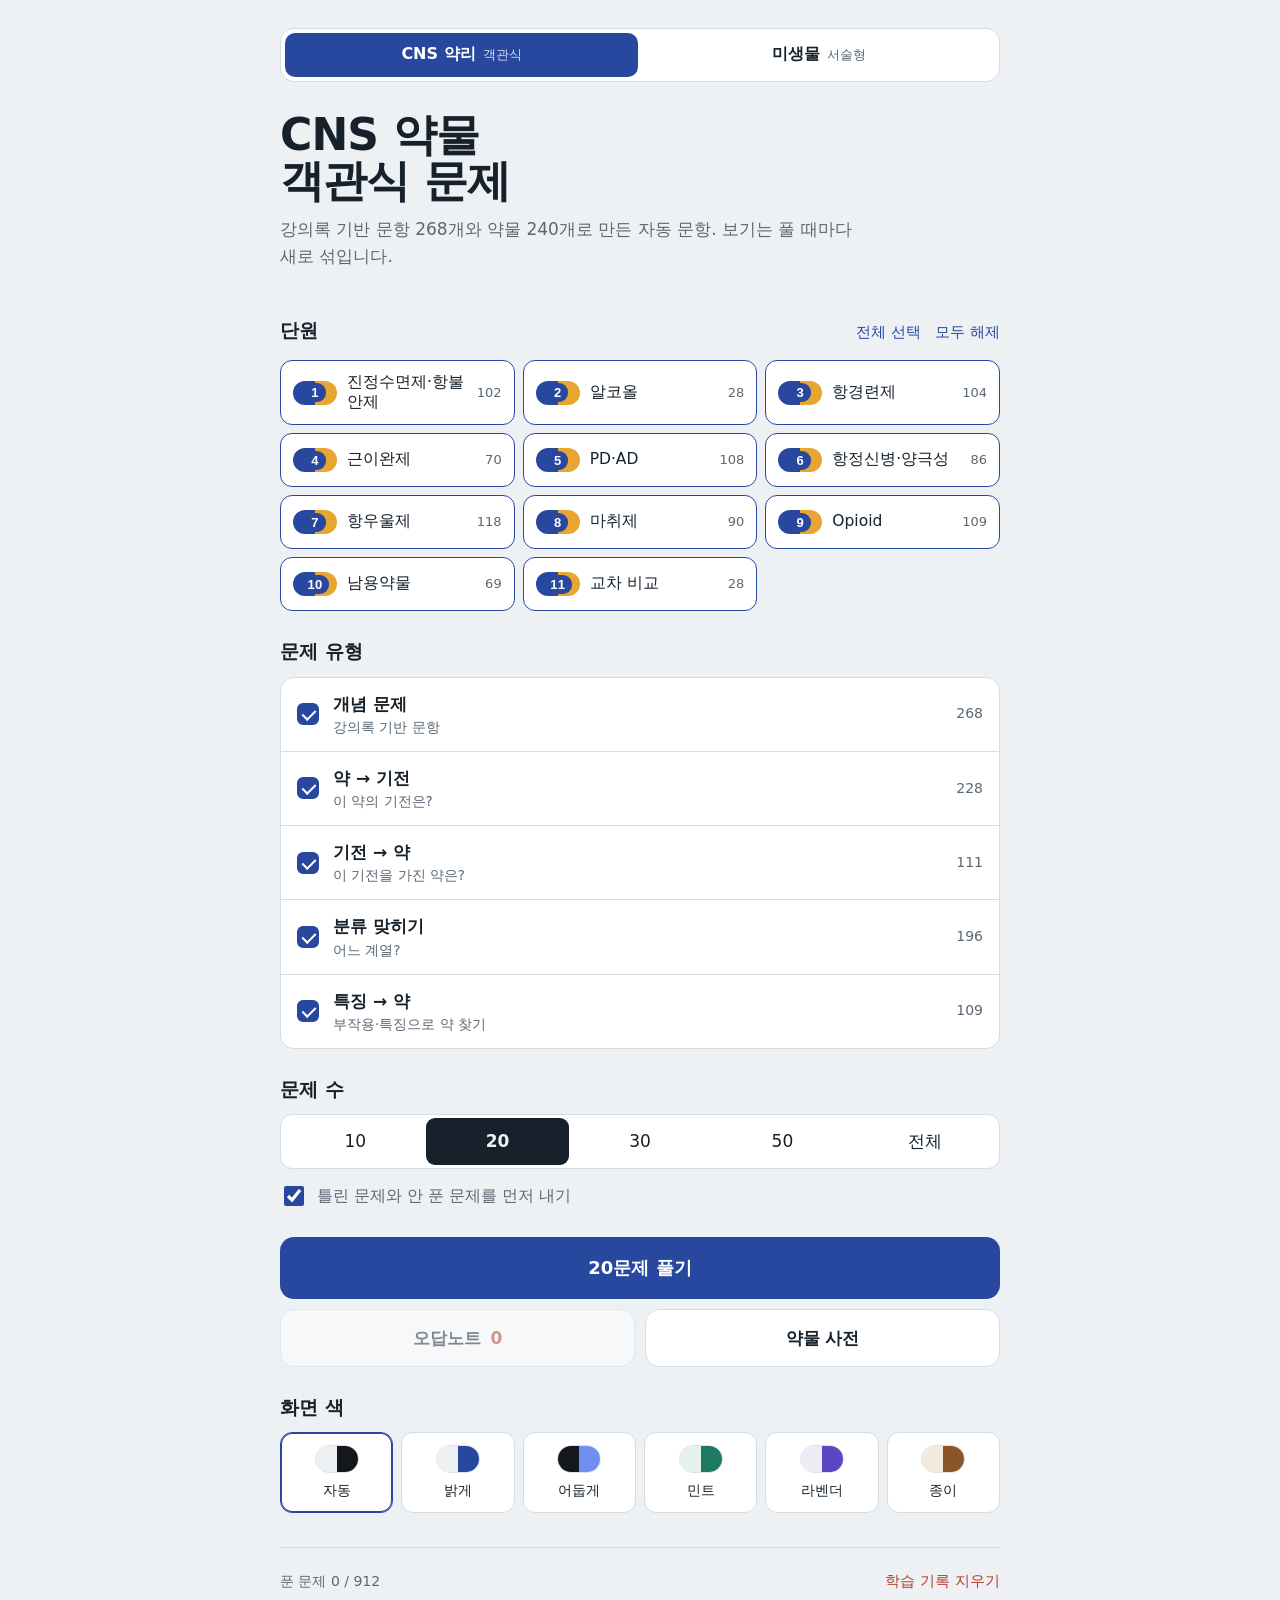
==== cns/index.html @ f4b22f4a "미생물 서술형 앱을 합치고 과목 전환 메뉴 추가 - cns/ (CNS 약리 객관식), micro/ (미생물 서술형, jkchk23/micro-essay에서 이전) - 각 앱 첫 화" ====
<!doctype html>
<html lang="ko">
<head>
<meta charset="utf-8">
<meta name="viewport" content="width=device-width, initial-scale=1, viewport-fit=cover">
<title>CNS 약물 퀴즈</title>
<meta name="apple-mobile-web-app-capable" content="yes">
<meta name="mobile-web-app-capable" content="yes">
<meta name="apple-mobile-web-app-title" content="약리·미생물">
<meta name="apple-mobile-web-app-status-bar-style" content="default">
<meta name="theme-color" content="#EEF1F4" media="(prefers-color-scheme: light)">
<meta name="theme-color" content="#14181D" media="(prefers-color-scheme: dark)">
<script>try{var h=JSON.parse(localStorage.getItem("study-hub-v1"))||{},t=h.theme;if(!t){var o=JSON.parse(localStorage.getItem("cns-quiz-v1"));t=o&&o.set&&o.set.theme}if(t&&t!=="auto")document.documentElement.dataset.theme=t}catch(e){}</script>
<link rel="apple-touch-icon" href="../icon-180.png">
<link rel="icon" href="../icon-180.png">
<link rel="manifest" href="../manifest.json">
<style>
:root{
  --bg:#EEF1F4; --surface:#FFFFFF; --ink:#16212B; --muted:#5B6874; --line:#D5DCE2;
  --cobalt:#2848A0; --cobalt-ink:#FFFFFF; --amber:#E7A532; --amber-ink:#3A2A06;
  --ok:#23784A; --ok-bg:#E3F2E8; --no:#B93A2B; --no-bg:#FBE7E3; --hl:#FFF1D2;
  --name:"Avenir Next Condensed","Avenir Next","Arial Narrow","Helvetica Neue",sans-serif;
  --body:-apple-system,"Apple SD Gothic Neo","Noto Sans KR","Malgun Gothic",system-ui,sans-serif;
}
/* 화면 색: 자동(기기 설정) · 밝게 · 어둡게 · 민트 · 라벤더 · 종이 */
@media (prefers-color-scheme: dark){
  :root:not([data-theme]), :root[data-theme="auto"]{ --bg:#14181D; --surface:#1D232A; --ink:#E7ECF0; --muted:#9AA6B1; --line:#323B45;
    --cobalt:#6F8EF0; --cobalt-ink:#0C1530; --amber:#E9B04A; --amber-ink:#2A1D03;
    --ok:#62C28A; --ok-bg:#183326; --no:#F08273; --no-bg:#3A1D19; --hl:#3A3220; }
}
:root[data-theme="dark"]{ --bg:#14181D; --surface:#1D232A; --ink:#E7ECF0; --muted:#9AA6B1; --line:#323B45;
    --cobalt:#6F8EF0; --cobalt-ink:#0C1530; --amber:#E9B04A; --amber-ink:#2A1D03;
    --ok:#62C28A; --ok-bg:#183326; --no:#F08273; --no-bg:#3A1D19; --hl:#3A3220; }
:root[data-theme="mint"]{ --bg:#E6F2EE; --surface:#FFFFFF; --ink:#13302A; --muted:#55706A; --line:#C6DDD5;
  --cobalt:#1D7A63; --cobalt-ink:#FFFFFF; --amber:#E7A532; --hl:#FFF2D4; --ok-bg:#DDF0E3; --no-bg:#FBE6E2; }
:root[data-theme="lavender"]{ --bg:#EEECF7; --surface:#FFFFFF; --ink:#211D36; --muted:#625C80; --line:#D6D1EA;
  --cobalt:#5847C2; --cobalt-ink:#FFFFFF; --amber:#E89B3A; --hl:#FFF0D9; }
:root[data-theme="paper"]{ --bg:#F2EBDD; --surface:#FBF7EE; --ink:#2D2517; --muted:#6E6352; --line:#DFD3BC;
  --cobalt:#8A5528; --cobalt-ink:#FFFFFF; --amber:#4E7C5B; --hl:#F6E7C4; --ok-bg:#E3EEDB; --no-bg:#F7E1D9; }
*{box-sizing:border-box}
html{-webkit-text-size-adjust:100%}
body{margin:0;background:var(--bg);color:var(--ink);font:17px/1.55 var(--body);
  -webkit-tap-highlight-color:transparent;
  padding:env(safe-area-inset-top) env(safe-area-inset-right) env(safe-area-inset-bottom) env(safe-area-inset-left)}
#app{max-width:760px;margin:0 auto;padding:28px 20px 48px}
button{font:inherit;color:inherit;cursor:pointer;-webkit-user-select:none;user-select:none}
button:focus-visible,input:focus-visible{outline:3px solid var(--cobalt);outline-offset:2px}
button:disabled{cursor:default}
h1,h2{margin:0}

/* 캡슐 배지: 단원 번호 */
.pill{display:inline-flex;align-items:center;justify-content:center;min-width:44px;height:24px;border-radius:12px;
  background:linear-gradient(90deg,var(--cobalt) 0 50%,var(--amber) 50% 100%);flex:none}
.pill i{font:700 13px/1 var(--name);font-style:normal;color:#fff;background:var(--cobalt);padding:3px 7px;border-radius:9px;letter-spacing:.02em}
.pill.sm{min-width:34px;height:18px}.pill.sm i{font-size:11px;padding:2px 5px}

/* 홈 */
.home-head{padding:8px 0 20px}
.home-head h1{font:700 44px/1.05 var(--body);letter-spacing:-.02em}
.lede{margin:12px 0 0;color:var(--muted);max-width:34em}
.block{margin-top:26px}
.bhead{display:flex;align-items:baseline;justify-content:space-between;margin-bottom:10px}
.bhead h2{font-size:19px;font-weight:700}
.links{display:flex;gap:14px}
.link{background:none;border:0;padding:6px 0;color:var(--cobalt);font-size:15px}
.link.danger{color:var(--no)}
.units{display:grid;grid-template-columns:repeat(auto-fill,minmax(210px,1fr));gap:8px}
.unit{display:flex;align-items:center;gap:10px;text-align:left;padding:12px 12px;border-radius:12px;
  background:var(--surface);border:1.5px solid var(--line);min-height:54px}
.unit .uname{flex:1;font-size:15.5px;line-height:1.25}
.unit .ucount{color:var(--muted);font-size:13px;font-variant-numeric:tabular-nums}
.unit:not(.on){opacity:.55}
.unit:not(.on) .pill{filter:grayscale(1)}
.unit.on{border-color:var(--cobalt)}
.types{background:var(--surface);border:1.5px solid var(--line);border-radius:14px;overflow:hidden}
.trow{display:flex;align-items:center;gap:14px;width:100%;text-align:left;padding:13px 16px;background:none;border:0;border-top:1px solid var(--line)}
.trow:first-child{border-top:0}
.trow .tl{flex:1;display:flex;flex-direction:column}
.trow small{color:var(--muted);font-size:13.5px}
.trow .tc{color:var(--muted);font-size:14px;font-variant-numeric:tabular-nums}
.check{width:22px;height:22px;border-radius:6px;border:2px solid var(--line);flex:none;position:relative}
.trow.on .check{background:var(--cobalt);border-color:var(--cobalt)}
.trow.on .check::after{content:"";position:absolute;left:6px;top:2px;width:6px;height:11px;border:solid var(--cobalt-ink);border-width:0 2.5px 2.5px 0;transform:rotate(45deg)}
.segs{display:flex;background:var(--surface);border:1.5px solid var(--line);border-radius:12px;padding:3px}
.seg{flex:1;padding:10px 0;border:0;background:none;border-radius:9px;font-variant-numeric:tabular-nums}
.seg.on{background:var(--ink);color:var(--bg);font-weight:600}
.toggle{display:flex;align-items:center;gap:10px;margin-top:14px;font-size:15.5px;color:var(--muted)}
.toggle input{width:20px;height:20px;accent-color:var(--cobalt)}
.actions{margin-top:28px;display:flex;flex-direction:column;gap:10px}
.row2{display:grid;grid-template-columns:1fr 1fr;gap:10px}
.primary{width:100%;padding:17px;border:0;border-radius:14px;background:var(--cobalt);color:var(--cobalt-ink);font-size:18px;font-weight:700}
.primary:disabled{background:var(--line);color:var(--muted)}
.secondary{padding:15px;border-radius:14px;border:1.5px solid var(--line);background:var(--surface);font-weight:600}
.secondary b{color:var(--no);margin-left:4px}
.secondary:disabled{opacity:.5}
.stats{display:flex;flex-direction:column;gap:9px}
.srow{display:grid;grid-template-columns:minmax(0,1.4fr) 2fr 44px 48px;align-items:center;gap:10px;font-size:14.5px}
.sname{white-space:nowrap;overflow:hidden;text-overflow:ellipsis}
.bar{height:8px;border-radius:4px;background:var(--line);overflow:hidden}
.bar span{display:block;height:100%;background:var(--amber)}
.sp{text-align:right;font-weight:600;font-variant-numeric:tabular-nums}
.sn{text-align:right;color:var(--muted);font-size:13px}
.themes{display:grid;grid-template-columns:repeat(auto-fill,minmax(104px,1fr));gap:8px}
.th{display:flex;flex-direction:column;align-items:center;gap:7px;padding:12px 6px 10px;border-radius:12px;border:1.5px solid var(--line);background:var(--surface);font-size:14px}
.th.on{border-color:var(--cobalt);box-shadow:inset 0 0 0 1px var(--cobalt)}
.sw{width:44px;height:28px;border-radius:14px;border:1px solid rgba(0,0,0,.12);display:flex;overflow:hidden}
.sw i{flex:1}
.foot{margin-top:34px;padding-top:16px;border-top:1px solid var(--line);display:flex;justify-content:space-between;align-items:center;color:var(--muted);font-size:14px}

/* 퀴즈 */
.qtop{display:flex;align-items:center;gap:14px;margin-bottom:18px}
.icon{width:42px;height:42px;border-radius:21px;border:1.5px solid var(--line);background:var(--surface);font-size:17px;flex:none}
.prog{flex:1;height:8px;border-radius:4px;background:var(--line);overflow:hidden}
.prog span{display:block;height:100%;background:var(--cobalt);transition:width .3s}
.count{font:700 20px/1 var(--name);font-variant-numeric:tabular-nums}
.count small{color:var(--muted);font-weight:500}
.qcard{background:var(--surface);border:1.5px solid var(--line);border-radius:18px;padding:22px 20px 20px}
.qmeta{display:flex;align-items:center;flex-wrap:wrap;gap:8px;color:var(--muted);font-size:14px}
.kind{border:1px solid var(--line);border-radius:6px;padding:1px 7px;font-size:12.5px}
.kind.w{color:var(--no);border-color:var(--no)}
.stem{margin:16px 0 18px;font-size:21px;line-height:1.5;font-weight:600;word-break:keep-all}
.stem .dn{font:700 34px/1.1 var(--name);letter-spacing:.005em;display:inline-block;margin-right:2px}
.stem .hl{background:var(--hl);padding:1px 6px;border-radius:5px;font-weight:700}
.stem .sig{display:block;margin-top:12px;padding:12px 14px;border-left:4px solid var(--amber);background:var(--hl);border-radius:0 8px 8px 0;font-weight:500;font-size:18.5px}
.opts{list-style:none;margin:0;padding:0;display:flex;flex-direction:column;gap:9px}
.opt{width:100%;display:flex;align-items:flex-start;gap:12px;text-align:left;padding:14px 15px;border-radius:13px;
  border:1.5px solid var(--line);background:var(--bg);font-size:17px;line-height:1.45;min-height:56px;transition:background .15s,border-color .15s}
.opt .num{font-size:20px;line-height:1.2;color:var(--muted);flex:none}
.opt .ot{flex:1;word-break:keep-all;overflow-wrap:anywhere}
@media (hover:hover){.opt:not(:disabled):hover{border-color:var(--cobalt)}}
.opt:not(:disabled):active{transform:scale(.99)}
.opt.correct{background:var(--ok-bg);border-color:var(--ok)}
.opt.correct .num{color:var(--ok)}
.opt.wrong{background:var(--no-bg);border-color:var(--no)}
.opt.wrong .num{color:var(--no)}
.opt.dim{opacity:.5}
.opt:disabled{color:var(--ink)}
#fb:empty{display:none}
#fb{margin-top:18px}
.verdict{font-weight:700;font-size:19px;margin-bottom:10px}
.verdict.ok{color:var(--ok)}.verdict.no{color:var(--no)}
.expl{padding:13px 15px;border-radius:12px;background:var(--bg);font-size:16px;line-height:1.6;word-break:keep-all}
.note{margin:10px 2px 0;color:var(--muted);font-size:15px}
.next{margin-top:16px}
.score{text-align:center;color:var(--muted);font-size:14px;margin-top:14px;font-variant-numeric:tabular-nums}

/* 약물 카드 */
.dcard{padding:14px 15px;border-radius:12px;background:var(--bg);margin-top:10px}
.dtitle{color:var(--muted);font-size:13px;margin-bottom:2px}
.dname{font:700 24px/1.2 var(--name);display:flex;align-items:center;gap:8px}
.dcard dl{display:grid;grid-template-columns:44px 1fr;gap:4px 10px;margin:8px 0 0;font-size:15.5px;line-height:1.5}
.dcard dt{color:var(--muted)}
.dcard dd{margin:0;word-break:keep-all}

/* 결과 */
.res-head{padding:24px 0 6px}
.big{font:700 84px/1 var(--name);font-variant-numeric:tabular-nums}
.big small{font-size:40px;color:var(--muted)}
.res-head p{color:var(--muted);margin:10px 0 0}
.wlist{list-style:none;margin:0;padding:0;display:flex;flex-direction:column;gap:10px}
.wlist li{background:var(--surface);border:1.5px solid var(--line);border-radius:14px;padding:14px 15px}
.wq{font-weight:600;margin-bottom:8px;word-break:keep-all}
.wq .dn{font:700 22px var(--name)}
.wq .sig{display:block;font-weight:500;margin-top:4px;color:var(--muted)}
.wa{font-size:15.5px;margin-top:4px;display:flex;gap:8px;align-items:baseline}
.tag{flex:none;font-size:12px;padding:1px 7px;border-radius:6px;font-weight:600}
.tag.ok{background:var(--ok-bg);color:var(--ok)}.tag.no{background:var(--no-bg);color:var(--no)}

/* 사전 */
.dhead{font-size:22px}
.search{width:100%;padding:14px 16px;border-radius:12px;border:1.5px solid var(--line);background:var(--surface);color:var(--ink);font:inherit;-webkit-appearance:none}
.chips{display:flex;gap:7px;overflow-x:auto;padding:12px 0 4px;-webkit-overflow-scrolling:touch;scrollbar-width:none}
.chips::-webkit-scrollbar{display:none}
.chip{flex:none;padding:8px 13px;border-radius:18px;border:1.5px solid var(--line);background:var(--surface);font-size:14.5px;white-space:nowrap}
.chip.on{background:var(--ink);color:var(--bg);border-color:var(--ink)}
.dlist .dcard{background:var(--surface);border:1.5px solid var(--line)}
.empty{color:var(--muted);padding:30px 0;text-align:center}

@media (max-width:520px){
  #app{padding:18px 16px 40px}
  .home-head h1{font-size:36px}
  .stem{font-size:19px}.stem .dn{font-size:30px}
  .srow{grid-template-columns:1fr 1.2fr 40px;}.sn{display:none}
}
@media (prefers-reduced-motion:reduce){*{transition:none!important}}
/* 과목 전환 메뉴 */
.subj{display:grid;grid-template-columns:1fr 1fr;gap:4px;padding:4px;margin:0 0 22px;border-radius:14px;background:var(--surface);border:1.5px solid var(--line)}
.sbtn{display:flex;align-items:baseline;justify-content:center;gap:7px;padding:11px 8px;border-radius:10px;color:var(--ink);text-decoration:none;font-size:16px;line-height:1.2;min-height:44px}
.sbtn small{color:var(--muted);font-size:13px}
.sbtn.on{background:var(--cobalt);color:var(--cobalt-ink)}
.sbtn.on small{color:inherit;opacity:.8}
a.sbtn:active{background:var(--bg)}
@media (hover:hover){a.sbtn:hover{background:var(--bg)}}

</style>
</head>
<body>
<main id="app"></main>
<script>
const CURRENT_SUBJECT = "cns";
// ───── 공용: 과목 전환 · 화면 색 · 마지막으로 연 과목
// 두 앱(cns/, micro/)이 같은 저장공간을 쓰므로 여기 값은 서로 공유된다.
const HUB_KEY = "study-hub-v1";
const SUBJECTS = [
  { id: "cns", path: "cns", label: "CNS 약리", sub: "객관식" },
  { id: "micro", path: "micro", label: "미생물", sub: "서술형" }
];
const hub = (() => {
  let h = null;
  try { h = JSON.parse(localStorage.getItem(HUB_KEY)); } catch (e) {}
  return h || {};
})();
function hubSave() { try { localStorage.setItem(HUB_KEY, JSON.stringify(hub)); } catch (e) {} }

// 예전 앱별 화면 색 설정을 한 번만 옮겨 온다
if (!hub.theme) {
  for (const k of ["cns-quiz-v1", "micro-essay-v1"]) {
    try { const t = JSON.parse(localStorage.getItem(k)).set.theme; if (t) { hub.theme = t; break; } } catch (e) {}
  }
  hub.theme = hub.theme || "auto";
}
hub.last = CURRENT_SUBJECT;
hubSave();

function getTheme() { return hub.theme || "auto"; }
function setTheme(t) { hub.theme = t; hubSave(); }

function subjectSwitcher() {
  return `<nav class="subj" aria-label="과목 전환">${SUBJECTS.map(s =>
    s.id === CURRENT_SUBJECT
      ? `<span class="sbtn on" aria-current="page"><b>${s.label}</b><small>${s.sub}</small></span>`
      : `<a class="sbtn" href="../${s.path}/"><b>${s.label}</b><small>${s.sub}</small></a>`
  ).join("")}</nav>`;
}

function registerSW() {
  if ("serviceWorker" in navigator && location.protocol.startsWith("http")) {
    navigator.serviceWorker.register("../sw.js", { scope: "../", updateViaCache: "none" }).catch(() => {});
  }
}

// [이름, 단원, 분류, 기전, 기전그룹(공백구분), 용도, 특징(sig), 플래그(nc=분류문제X, nm=기전문제X), 특징문제에서 제외할 약(쉼표)]
const UNITS = {
  1: "진정수면제·항불안제",
  2: "알코올",
  3: "항경련제",
  4: "근이완제",
  5: "PD·AD",
  6: "항정신병·양극성",
  7: "항우울제",
  8: "마취제",
  9: "Opioid",
  10: "남용약물",
  11: "교차 비교"
};
const CLASSQ_UNITS = [1, 4, 5, 6, 7, 8, 9, 10];

const BZD_M = "GABAA R 결합 (α1 & γ2 subunit)";
const BRT_M = "GABAA R 결합 (multiple subunits) — 억제 강도 가장 강함";
const Z_M = "GABAA R 결합 (α & γ subunit) — 수면 특화";
const NDP_M = "NM R competitive antagonist";
const ATYP_M = "D2 + 5-HT2A R 차단";
const TYP_M = "D2 R 차단";
const TCA_M = "SERT + NET 억제 (+M, H1, α1 차단)";

const DRUG_ROWS = [
  // ───── 1. Sedative-hypnotics & anxiolytics
  ["Alprazolam",1,"Benzodiazepine",BZD_M,"GABAA","불안 — 특히 panic disorder, agoraphobia (중시간형)","panic disorder·agoraphobia에 특히 쓰이는 BZD"],
  ["Chlordiazepoxide",1,"Benzodiazepine",BZD_M,"GABAA","불안 · 알코올 금단(long-acting)","demoxepam(장) → nordazepam(장)으로 대사되는 BZD"],
  ["Clorazepate",1,"Benzodiazepine",BZD_M,"GABAA","항경련(성인 impaired awareness) · 단시간형이지만 장시간 활성대사체(nordazepam) 생성"],
  ["Clonazepam",1,"Benzodiazepine",BZD_M,"GABAA","불안 · 항경련: absence 대체, myoclonic, IS, LGS"],
  ["Diazepam",1,"Benzodiazepine",BZD_M,"GABAA","불안 · 알코올 금단 · status epilepticus 1st · spasmolytic · 마취 전처치 · 국소마취제/TCA 경련","BZD 중 유일하게 spasmolytic(근이완)으로 쓰이며, nordazepam으로 대사되는 장시간형"],
  ["Estazolam",1,"Benzodiazepine",BZD_M,"GABAA","진정·수면"],
  ["Flurazepam",1,"Benzodiazepine",BZD_M,"GABAA","수면 · 장시간 활성대사체 생성","N-desalkylflurazepam(장시간 활성대사체)을 만드는 BZD"],
  ["Lorazepam",1,"Benzodiazepine",BZD_M,"GABAA","불안 · 알코올 금단(short) · status epilepticus 1st · premedication · cocaine/amphetamine 중독 경련"],
  ["Midazolam",1,"Benzodiazepine",BZD_M,"GABAA","마취 전처치(iv, anterograde amnesia) · refractory status epilepticus"],
  ["Nitrazepam",1,"Benzodiazepine",BZD_M,"GABAA","항경련: IS, myoclonic, LGS"],
  ["Oxazepam",1,"Benzodiazepine",BZD_M,"GABAA","불안 · 알코올 금단(short) · 바로 glucuronide conjugation"],
  ["Quazepam",1,"Benzodiazepine",BZD_M,"GABAA","진정·수면"],
  ["Temazepam",1,"Benzodiazepine",BZD_M,"GABAA","불면 — 수면 유지 곤란 (t½ 8.8h)","t½ 8.8h → 수면 '유지' 곤란에 쓰는 BZD"],
  ["Triazolam",1,"Benzodiazepine",BZD_M,"GABAA","불면 — 수면 유도 곤란 (t½ 2h)","t½ 2h → 수면 '유도' 곤란에 쓰는 BZD"],
  ["Amobarbital",1,"Barbiturate",BRT_M,"GABAA","진정·수면 (드물게 사용)"],
  ["Butabarbital",1,"Barbiturate",BRT_M,"GABAA","진정·수면 (드물게 사용)"],
  ["Mephobarbital",1,"Barbiturate",BRT_M,"GABAA","진정·수면 (드물게 사용)"],
  ["Pentobarbital",1,"Barbiturate",BRT_M,"GABAA","Refractory status epilepticus (마취용량)"],
  ["Phenobarbital",1,"Barbiturate",BRT_M,"GABAA","항경련(long-acting): neonatal seizure 1st, focal, GTC, status(iv)","강력한 CYP inducer이며 weak acid라 과량 시 urine 알칼리화로 배설↑"],
  ["Secobarbital",1,"Barbiturate",BRT_M,"GABAA","수면 (드물게 사용)"],
  ["Thiopental",1,"Barbiturate",BRT_M,"GABAA","Ultra-short: 정맥 마취 유도 · refractory status"],
  ["Methohexital",1,"Barbiturate",BRT_M,"GABAA","Ultra-short(지용성): 정맥 마취 유도"],
  ["Zolpidem",1,"Z-drug",Z_M,"GABAA","불면 — 유도+유지 곤란 (t½ 2–3h)","nightmares·몽유병이 특이 AE인 수면제"],
  ["Zaleplon",1,"Z-drug",Z_M,"GABAA","불면 — 유도 곤란만 (t½ 1h)","t½ 1h로 가장 짧아 수면 유도 곤란에만 쓰는 Z-drug"],
  ["Eszopiclone",1,"Z-drug",Z_M,"GABAA","불면 — 유도+유지 곤란 (t½ 6h)","t½ 6h로 Z-drug 중 가장 긴 약"],
  ["Ramelteon",1,"Melatonin R agonist","Selective melatonin R agonist","MT","불면","의존성·금단이 없어 장기복용 가능하지만 효과는 marginal한 수면제","","Tasimelteon"],
  ["Tasimelteon",1,"Melatonin R agonist","Selective melatonin R agonist","MT","불면"],
  ["Suvorexant",1,"Orexin R antagonist","Orexin 1·2 R antagonist","OX","불면","AE: day-after sedation, narcolepsy, 우울 악화, 자살충동","","Lemborexant"],
  ["Lemborexant",1,"Orexin R antagonist","Orexin 1·2 R antagonist","OX","불면"],
  ["Buspirone",1,"비-BZD 항불안제","5-HT1A partial agonist (+weak D2 block)","5HT1A D2","불안 (2nd)","발현이 느려(1주 이상) 급성 불안에 부적합한 항불안제"],
  ["Flumazenil",1,"BZD antagonist","BZD 결합부위 competitive antagonist","GABAA","BZD·Z-drug 과량 역전, 마취 후 회복 촉진","BZD·Z-drug는 역전하지만 barbiturate·ethanol·opioid는 역전 못함"],

  // ───── 2. Alcohols
  ["Ethanol",2,"알코올","GABAA R 활성화 + NMDA R 억제","GABAA NMDA","—","만성 섭취 시 MEOS(CYP2E1·1A2·3A4) induction → 자기 및 CYP 대사 약물 제거↑"],
  ["Methanol",2,"독성 알코올","","","—","독성대사물 formate → 시각장애('눈보라 속')·metabolic acidosis","nm"],
  ["Ethylene glycol",2,"독성 알코올","","","—","독성대사물 oxalate → 신세관 침착·지연성 신부전 (초기 CNS 흥분→억제)","nm"],
  ["Disulfiram",2,"알코올 의존 치료제","ALDH 억제 → 음주 시 acetaldehyde 축적","ALDH","알코올 의존 재발 방지 (불쾌감 유발)"],
  ["Acamprosate",2,"알코올 의존 치료제","Weak NMDA antagonist + GABAA activator","NMDA GABAA","알코올 의존 재발 방지","중증 신장애에 금기인 알코올 의존 재발 방지제"],
  ["Fomepizole",2,"독성 알코올 해독제","ADH 억제","ADH","Methanol·Ethylene glycol 중독 (+투석, bicarbonate)","ADH를 억제해 methanol·ethylene glycol의 독성대사물 생성을 막는 해독제"],
  ["Thiamine",2,"보조 치료","Vitamin B1 보충","B1","급성 알코올 중독·금단 · Wernicke-Korsakoff 예방/치료","결핍 시 Wernicke-Korsakoff(진전·ataxia·의식장애 → 기억장애)를 일으키는 비타민","nm"],

  // ───── 3. Antiseizure
  ["Phenytoin",3,"Na⁺ channel blocker","Na⁺ 채널 차단 (inactivation 연장)","NaCh","Focal, GTC, status epilepticus(iv)","gingival hyperplasia·hirsutism·coarse facies, 장기 osteomalacia, fetal hydantoin syndrome","","Fosphenytoin"],
  ["Fosphenytoin",3,"Na⁺ channel blocker","Na⁺ 채널 차단 (inactivation 연장)","NaCh","Status epilepticus 2nd","Phenytoin의 prodrug","","Phenytoin"],
  ["Carbamazepine",3,"Na⁺ channel blocker","Na⁺ 채널 차단 (inactivated state 안정화)","NaCh","Focal 1st · bipolar · trigeminal neuralgia","hyponatremia를 일으키며 trigeminal neuralgia에도 쓰는 항경련제","","Oxcarbazepine,Eslicarbazepine"],
  ["Oxcarbazepine",3,"Na⁺ channel blocker","Na⁺ 채널 차단 (inactivated state 안정화)","NaCh","Focal (carbamazepine 유사체) · CYP inducer"],
  ["Eslicarbazepine",3,"Na⁺ channel blocker","Na⁺ 채널 차단 (inactivated state 안정화)","NaCh","Focal (carbamazepine 유사체)"],
  ["Lamotrigine",3,"Na⁺ channel blocker","Na⁺ 채널 차단","NaCh","Focal, GTC, LGS, absence(가임기 여성) · bipolar 우울 재발 방지","Valproate 병용 시 clearance↓, 소아 skin rash 위험, 피임약 영향 적음"],
  ["Lacosamide",3,"Na⁺ channel blocker","Na⁺ 채널 억제","NaCh","Focal 1st"],
  ["Cenobamate",3,"Na⁺ channel blocker","Na⁺ 차단 + presynaptic GABA 분비↑","NaCh GABAA","Focal","QT를 '단축'시키는 항경련제"],
  ["Rufinamide",3,"Na⁺ channel blocker","Na⁺ 채널 차단","NaCh","LGS (특히 atonic) · CYP inducer","LGS, 특히 atonic seizure에 쓰는 Na⁺ 차단제"],
  ["Topiramate",3,"Mixed","Na⁺·Ca²⁺ 차단 + GABAA 활성 + kainate 흥분 억제 (+CA 억제)","NaCh TCa a2d GABAA AMPA CA","가장 넓은 스펙트럼(focal, GTC, absence, JME, LGS, IS, Dravet) · migraine","급성 근시·녹내장, 표현언어 저하, 임신 시 oral cleft"],
  ["Zonisamide",3,"Mixed","Na⁺ 채널 차단 (mixed)","NaCh TCa","Focal, GTC, IS, myoclonic"],
  ["Ethosuximide",3,"T-type Ca²⁺ blocker","T-type Ca²⁺ 채널 차단","TCa","Absence 1st","absence seizure 1st (GTC가 공존하면 valproate로)"],
  ["Gabapentin",3,"α2δ ligand","α2δ subunit 결합 (GABA analog)","a2d","Focal · 신경병성 통증(PHN, DPN) · RLS"],
  ["Pregabalin",3,"α2δ ligand","α2δ subunit 결합 (GABA analog)","a2d","Focal · fibromyalgia · 불안장애 2nd","fibromyalgia와 불안장애(2nd)에도 쓰는 α2δ ligand","","Gabapentin"],
  ["Retigabine",3,"K⁺ channel opener","KCNQ K⁺ 채널 개방","KCNQ","항경련 (ezogabine)"],
  ["Levetiracetam",3,"SV2A ligand","SV2A 결합 → glutamate 분비↓","SV2A","Focal, GTC, JME · 피임약 영향 적음"],
  ["Brivaracetam",3,"SV2A ligand","SV2A 결합 → glutamate 분비↓","SV2A","Focal (levetiracetam 유사체)"],
  ["Felbamate",3,"Mixed","NMDA 차단 + GABAA 증강","NMDA GABAA","난치성 focal(3rd), LGS","aplastic anemia와 severe hepatitis 때문에 거의 사용하지 않는 항경련제"],
  ["Perampanel",3,"AMPA antagonist","AMPA R antagonist","AMPA","Focal·GTC (add-on)","aggression·hostility(alcohol 병용 시 분노↑), levonorgestrel 피임약 효과↓"],
  ["Primidone",3,"GABAA 증강제","GABAA agonist (phenobarbital 유도체)","GABAA","Focal, GTC · CYP inducer"],
  ["Tiagabine",3,"GABA 농도 증가","GAT-1 선택적 억제 (GABA 재흡수↓)","GAT1","Focal (2nd/add-on)"],
  ["Vigabatrin",3,"GABA 농도 증가","GABA transaminase 억제 (+vesicle GABA transporter 억제) → 세포외 GABA↑","GABAT","Infantile spasm 1st · focal 보조","비가역적 visual field defect"],
  ["Valproic acid",3,"Mixed","Mixed (여러 기전)","NaCh TCa GABAA GABAT","Generalized 1st(GTC, absence, myoclonic, atonic) · status(iv) · bipolar · migraine 예방","항경련제 중 유일한 CYP inhibitor, 임신 시 spina bifida","nm"],
  ["Clobazam",3,"GABAA 증강제","1,5-BZD, GABAA agonist","GABAA","LGS(≥2세), Dravet · CYP inducer","1,5-benzodiazepine으로 LGS(≥2세)·Dravet에 쓰는 약"],
  ["Stiripentol",3,"GABAA 증강제","Aromatic allylic alcohol → GABAA 증강","GABAA","Dravet (clobazam/valproate와 병용)"],
  ["Cannabidiol",3,"기타 항경련제","Cannabinoid","CB","Dravet, LGS (AE: hepatotoxicity)"],
  ["Fenfluramine",3,"기타 항경련제","Amphetamine 유도체","5HTrel","Dravet, LGS"],
  ["Everolimus",3,"기타 항경련제","mTORC1 억제","mTOR","TSC 관련 난치 focal","TSC(tuberous sclerosis) 관련 난치성 focal seizure에 쓰는 약"],
  ["Acetazolamide",3,"기타 항경련제","Carbonic anhydrase 억제 (뇌 mild acidosis)","CA","월경기 발작 악화 여성","월경기에 악화되는 발작에 쓰지만 내성이 빠르게 생기는 약"],

  // ───── 4. Skeletal muscle relaxants
  ["Mivacurium",4,"Nondepolarizing NMB",NDP_M,"nAChRant","Short-acting · 기관삽관","nondepolarizing NMB 중 short-acting이라 기관삽관에 쓰이며 histamine 유리로 hypotension"],
  ["Atracurium",4,"Nondepolarizing NMB",NDP_M,"nAChRant","Intermediate(25–35분) · histamine 유리 → hypotension"],
  ["Cisatracurium",4,"Nondepolarizing NMB",NDP_M,"nAChRant","Intermediate · CV 영향 minimal"],
  ["Vecuronium",4,"Nondepolarizing NMB",NDP_M,"nAChRant","Intermediate · CV 영향 minimal"],
  ["Rocuronium",4,"Nondepolarizing NMB",NDP_M,"nAChRant","Intermediate · CV 영향 minimal"],
  ["Doxacurium",4,"Nondepolarizing NMB",NDP_M,"nAChRant","Long-acting(>35분, steroid)"],
  ["Pancuronium",4,"Nondepolarizing NMB",NDP_M,"nAChRant","Long-acting(>35분, steroid)","cardiac M 차단 → tachycardia·HTN을 일으키는 NMB"],
  ["Pipecuronium",4,"Nondepolarizing NMB",NDP_M,"nAChRant","Long-acting(>35분, steroid)"],
  ["Tubocurarine",4,"Nondepolarizing NMB",NDP_M,"nAChRant","전신마취 보조 (prototype)","고용량에서 ganglion block + histamine 유리 → hypotension"],
  ["Succinylcholine",4,"Depolarizing NMB","NM R agonist (AChE에 분해 안 됨) → Phase I 지속 탈분극 → Phase II desensitization","nAChRdep","기관삽관(5–10분) · 경련 시 근경련 완화","hyperkalemia·안압↑·위내압↑, butyrylcholinesterase 결핍 시 작용 연장"],
  ["Neostigmine",4,"NMB reversal (AChE inhibitor)","AChE 억제","AChE","Nondepolarizing NMB 잔여 차단 역전"],
  ["Pyridostigmine",4,"NMB reversal (AChE inhibitor)","AChE 억제","AChE","Nondepolarizing NMB 잔여 차단 역전"],
  ["Edrophonium",4,"NMB reversal (AChE inhibitor)","AChE 억제","AChE","NMB reversal"],
  ["Baclofen",4,"Spasmolytic (centrally acting)","GABAB agonist (presynaptic Ca²⁺↓, postsynaptic K⁺↑)","GABAB","Spasticity","척수에 작용하는 경구 활성 GABA-mimetic 근이완제"],
  ["Tizanidine",4,"Spasmolytic (centrally acting)","α2 agonist (clonidine 유사)","a2ag","Spasticity, chronic back pain"],
  ["Dantrolene",4,"Antispasmodic (근육 직접)","RyR1 결합 → SR Ca²⁺ 방출↓ (E-C coupling 방해)","RyR1","Malignant hyperthermia, NMS","malignant hyperthermia와 NMS 치료에 쓰는 근육 직접 작용 약"],
  ["Botulinum toxin",4,"Antispasmodic (근육 직접)","Vesicle docking 방해 → ACh 분비↓ (신경말단 국소주사)","SNARE","Cerebral palsy 경직, 주름(1–3개월), 과민성 방광 요실금, chronic migraine","국소주사로 cerebral palsy 경직·주름·과민성 방광·chronic migraine에 쓰는 약"],

  // ───── 5. PD · AD
  ["Levodopa",5,"DA precursor","LAT로 BBB 통과 → DOPA decarboxylase로 DA 전환","DAprec","PD main drug (고령, 인지·정신장애 동반, 빠른 호전 필요)","장기 사용 시 on-off phenomenon, pyridoxine 병용 시 말초 분해↑"],
  ["Carbidopa",5,"DOPA decarboxylase inhibitor","말초 DOPA decarboxylase 억제 (BBB 통과 못함)","DDC","Levodopa 병용 → levodopa 용량↓, 말초 DA 독성↓"],
  ["Bromocriptine",5,"Ergot DA agonist","D2 R agonist","DAag","PD · NMS 치료","ergot 유도체라 말초혈관질환에 금기이며 NMS 치료에도 쓰는 DA agonist"],
  ["Pramipexole",5,"Non-ergot DA agonist","D3 R agonist","DAag","PD (비고령·경증 단독 first-line, adjunct)"],
  ["Ropinirole",5,"Non-ergot DA agonist","D2 R agonist","DAag","PD (비고령·경증 단독 first-line, adjunct)"],
  ["Rotigotine",5,"Non-ergot DA agonist","D1–D3 R agonist (patch)","DAag","PD","patch(경피) 제형의 DA agonist"],
  ["Apomorphine",5,"Non-ergot DA agonist","Potent D2 R agonist (SC·설하)","DAag","Off-period akinesia 급속 완화","off-period akinesia를 급속히 완화하며, 초기 nausea 때문에 trimethobenzamide를 3일 전부터 쓰는 약"],
  ["Selegiline",5,"MAO-B inhibitor","MAO-B 선택적 억제 (고용량 시 MAO-A도)","MAOB MAO","PD (levodopa adjunct) · 고용량 비선택 MAOI 항우울","저용량은 MAO-B 선택(PD), 고용량은 비선택 MAOI(항우울)"],
  ["Rasagiline",5,"MAO-B inhibitor","MAO-B 선택적 억제","MAOB","PD 단독 또는 levodopa adjunct"],
  ["Safinamide",5,"MAO-B inhibitor","MAO-B 선택적 억제","MAOB","PD levodopa adjunct"],
  ["Entacapone",5,"COMT inhibitor","말초 COMT 억제 → levodopa 분해↓(작용시간↑)","COMT","Levodopa-carbidopa adjunct","Stalevo(levodopa + carbidopa + ?)의 구성 성분인 COMT inhibitor"],
  ["Opicapone",5,"COMT inhibitor","말초 COMT 억제 (장시간형)","COMT","Levodopa-carbidopa adjunct","장시간형으로 취침 시 1일 1회, 투여 전후 1시간 금식이 필요한 COMT inhibitor"],
  ["Tolcapone",5,"COMT inhibitor","말초 + CNS COMT 억제","COMT","Levodopa-carbidopa adjunct","hepatotoxicity가 특징이며 말초와 CNS 모두에서 작용하는 COMT inhibitor"],
  ["Benztropine",5,"Antimuscarinic (PD)","Muscarinic R 차단","mACh","PD tremor·rigidity · 항정신병약 유발 EPS"],
  ["Trihexyphenidyl",5,"Antimuscarinic (PD)","Muscarinic R 차단","mACh","PD tremor·rigidity · 항정신병약 유발 EPS"],
  ["Biperiden",5,"Antimuscarinic (PD)","Muscarinic R 차단","mACh","PD tremor·rigidity"],
  ["Orphenadrine",5,"Antimuscarinic (PD)","Muscarinic R 차단","mACh","PD tremor·rigidity"],
  ["Procyclidine",5,"Antimuscarinic (PD)","Muscarinic R 차단","mACh","PD tremor·rigidity"],
  ["Amantadine",5,"기타 PD 약 (항바이러스제)","DA 합성·분비↑ + M 차단 + NMDA 억제 (기전 불명)","DArel mACh NMDA","PD bradykinesia·rigidity·tremor (수 주만 효과) · 항정신병약 parkinsonism","livedo reticularis가 특징적 AE이며 효과가 수 주만 지속되는 PD 약"],
  ["Istradefylline",5,"기타 PD 약","Adenosine A2A antagonist (caffeine 유사체)","A2A","Levodopa adjunct: off-period·wearing-off↓","caffeine 유사체로 off-period·wearing-off를 줄이며 충동조절 상실 AE가 있는 약"],
  ["Trimethobenzamide",5,"제토제 (DA antagonist)","DA R 차단","D2","Apomorphine 초기 nausea 예방","apomorphine 시작 3일 전부터 투여해 초기 nausea를 예방하는 약"],
  ["Donepezil",5,"AChE inhibitor (AD)","AChE 억제 → cholinergic 전달↑","AChE","Alzheimer's disease"],
  ["Galantamine",5,"AChE inhibitor (AD)","AChE 억제 → cholinergic 전달↑","AChE","AD · PD-associated dementia","PD-associated dementia에 쓴다고 한 AChE inhibitor","","Rivastigmine"],
  ["Rivastigmine",5,"AChE inhibitor (AD)","AChE 억제 → cholinergic 전달↑","AChE","Alzheimer's disease"],
  ["Tacrine",5,"AChE inhibitor (AD)","AChE 억제 → cholinergic 전달↑","AChE","Alzheimer's disease"],
  ["Memantine",5,"NMDA antagonist (AD)","NMDA R 차단 → excitotoxicity 방지","NMDA","Alzheimer's disease"],
  ["Aducanumab",5,"Anti-amyloid mAb","Amyloid β-directed mAb","amyloid","Alzheimer's disease"],

  // ───── 6. Antipsychotics & bipolar
  ["Chlorpromazine",6,"Typical — low potency (phenothiazine)",TYP_M,"D2","조현병 · antiemetic · bipolar 조증"],
  ["Thioridazine",6,"Typical — low potency (phenothiazine)",TYP_M,"D2","조현병","QT 연장 + retinitis pigmentosa, α1·H1·M 차단 모두 강함"],
  ["Fluphenazine",6,"Typical — high potency (phenothiazine)",TYP_M,"D2","조현병"],
  ["Perphenazine",6,"Typical — high potency (phenothiazine)",TYP_M,"D2","조현병"],
  ["Trifluoperazine",6,"Typical — high potency (phenothiazine)",TYP_M,"D2","조현병"],
  ["Haloperidol",6,"Typical — high potency (butyrophenone)",TYP_M,"D2","조현병 · Tourette"],
  ["Thiothixene",6,"Typical — high potency (thioxanthene)",TYP_M,"D2","조현병"],
  ["Clozapine",6,"Atypical",ATYP_M,"D2 5HT2A","치료 저항성·자살 충동 조현병 1차","agranulocytosis(1–2%, 초기 6–8주) → 혈액검사 필수, 체중↑, 자살 위험↓"],
  ["Asenapine",6,"Atypical",ATYP_M,"D2 5HT2A","조현병"],
  ["Brexpiprazole",6,"Atypical",ATYP_M,"D2 5HT2A","조현병"],
  ["Cariprazine",6,"Atypical",ATYP_M,"D2 5HT2A","조현병"],
  ["Droperidol",6,"Atypical (강의록 분류)",ATYP_M,"D2 5HT2A","Antiemetic","","nc"],
  ["Loxapine",6,"Atypical",ATYP_M,"D2 5HT2A","조현병"],
  ["Lurasidone",6,"Atypical",ATYP_M,"D2 5HT2A","조현병"],
  ["Olanzapine",6,"Atypical",ATYP_M,"D2 5HT2A","조현병 · bipolar 조증 · antiemetic","fluoxetine과 병용해 bipolar depression에 쓰는 항정신병약"],
  ["Paliperidone",6,"Atypical",ATYP_M,"D2 5HT2A","조현병 (TD 위험 언급)"],
  ["Quetiapine",6,"Atypical",ATYP_M,"D2 5HT2A","조현병 · bipolar 조증 · bipolar depression · TD 시 교체 약"],
  ["Risperidone",6,"Atypical",ATYP_M,"D2 5HT2A","조현병 · bipolar 조증 (TD 위험 언급)"],
  ["Sertindole",6,"Atypical",ATYP_M,"D2 5HT2A","조현병"],
  ["Ziprasidone",6,"Atypical",ATYP_M,"D2 5HT2A","조현병 · bipolar 조증","QT 연장이 언급된 atypical 항정신병약","","Sertindole"],
  ["Zotepine",6,"Atypical",ATYP_M,"D2 5HT2A","조현병"],
  ["Aripiprazole",6,"Atypical","D2 partial agonist + 5-HT2A 차단","D2 5HT2A","조현병 · bipolar 조증","D2 partial agonist인 항정신병약","","Brexpiprazole,Cariprazine"],
  ["Prochlorperazine",6,"Antiemetic (D2 차단)",TYP_M,"D2","Antiemetic","","nc"],
  ["Lithium",6,"Mood stabilizer","기전 불명","Li","Bipolar 1st: 조증기 치료 + 유지","혈중 ≤1 mEq/L 유지, tremor·nephrogenic DI·edema, sick sinus syndrome 금기","nm"],
  ["Valbenazine",6,"VMAT inhibitor (TD 치료)","VMAT 억제","VMAT","Tardive dyskinesia"],
  ["Deutetrabenazine",6,"VMAT inhibitor (TD 치료)","VMAT 억제","VMAT","Tardive dyskinesia"],

  // ───── 7. Antidepressants
  ["Fluoxetine",7,"SSRI","SERT 억제","SERT","우울 · bulimia · PMDD · 소아 우울/OCD","최초의 SSRI로 active metabolite norfluoxetine(긴 t½) → 주 1회 제형, MAOI 시작 4주 전 중단"],
  ["Sertraline",7,"SSRI","SERT 억제","SERT","우울 · PMDD · 소아 OCD (AE: insomnia)"],
  ["Citalopram",7,"SSRI","SERT 억제","SERT","우울·불안"],
  ["Paroxetine",7,"SSRI","SERT 억제","SERT","우울·불안 (AE: hypersomnia)","weight gain이 특징적으로 언급된 SSRI"],
  ["Fluvoxamine",7,"SSRI","SERT 억제","SERT","우울 · 소아 OCD (AE: hypersomnia)"],
  ["Escitalopram",7,"SSRI","SERT 억제","SERT","우울 · 소아 우울"],
  ["Venlafaxine",7,"SNRI","SERT + NET 억제","SERT NET","우울·불안 · 신경병성 통증"],
  ["Desvenlafaxine",7,"SNRI","SERT + NET 억제","SERT NET","우울"],
  ["Duloxetine",7,"SNRI","SERT + NET 억제","SERT NET","우울 · 신경병성 통증"],
  ["Levomilnacipran",7,"SNRI","SERT + NET 억제","SERT NET","우울"],
  ["Milnacipran",7,"SNRI","SERT + NET 억제","SERT NET","우울"],
  ["Clomipramine",7,"TCA","SERT >> NET 억제 (+M, H1, α1 차단)","SERT NET mACh H1 a1","우울 (AE: 성기능↓)","SERT 선택성이 가장 높은 TCA"],
  ["Imipramine",7,"TCA",TCA_M,"SERT NET mACh H1 a1","우울 · 신경병성 통증","α1 차단에 의한 기립성 저혈압(반사빈맥)이 특히 언급된 TCA"],
  ["Desipramine",7,"TCA","NET > SERT 억제 (+M, H1, α1 차단)","SERT NET mACh H1 a1","우울","NET 선택적 TCA로, 복용자는 tryptophan-free diet 시에도 재발하지 않음"],
  ["Doxepin",7,"TCA",TCA_M,"SERT NET mACh H1 a1","우울"],
  ["Nortriptyline",7,"TCA","NET > SERT 억제 (+M, H1, α1 차단)","SERT NET mACh H1 a1","우울"],
  ["Amitriptyline",7,"TCA",TCA_M,"SERT NET mACh H1 a1","우울 · 신경병성 통증"],
  ["Protriptyline",7,"TCA",TCA_M,"SERT NET mACh H1 a1","우울"],
  ["Amoxapine",7,"Tetracyclic","NET > SERT 억제 + D2 차단","NET SERT D2","우울","D2 차단으로 항정신병 성질과 parkinsonism을 보이는 항우울제"],
  ["Maprotiline",7,"Tetracyclic","NET > SERT 억제","NET SERT","우울"],
  ["Vilazodone",7,"Tetracyclic (강의록 분류)","SERT 억제 + 5-HT1A partial agonist","SERT 5HT1A","우울 (AE: 성기능↓)","","nc"],
  ["Phenelzine",7,"MAOI (비선택·비가역)","MAO-A·B 비선택적·비가역적 억제","MAO","난치 MDD"],
  ["Isocarboxazid",7,"MAOI (비선택·비가역)","MAO-A·B 비선택적·비가역적 억제","MAO","난치 MDD"],
  ["Tranylcypromine",7,"MAOI (비선택·비가역)","MAO-A·B 비선택적·비가역적 억제","MAO","난치 MDD"],
  ["Moclobemide",7,"MAOI (선택·가역, MAO-A)","MAO-A 선택적·가역적 억제","MAOA","우울 (levodopa와 병용 금기)"],
  ["Trazodone",7,"5-HT antagonist/reuptake inhibitor","Weak SERT 억제 + 5-HT2A 차단 (+H1 차단)","SERT 5HT2A H1","우울 · 불면 동반 우울","priapism을 일으키는 항우울제"],
  ["Nefazodone",7,"5-HT antagonist/reuptake inhibitor","Weak SERT 억제 + 5-HT2A 차단 (+H1 차단)","SERT 5HT2A H1","우울 (성기능 AE 적어 1st 가능)","치명적 hepatotoxicity가 있는 항우울제"],
  ["Vortioxetine",7,"5-HT antagonist/reuptake inhibitor","SERT 억제 + 5-HT3·5-HT7 차단 + 5-HT1A 작동","SERT 5HT3 5HT1A","우울 (AE: nausea, 성기능 장애)"],
  ["Bupropion",7,"기타 항우울제","DA/NE reuptake 억제 (추정)","DAT NET","우울 · 금연","금연 보조로 쓰이며 SSRI의 성기능 부작용이 없는 항우울제"],
  ["Mirtazapine",7,"기타 항우울제","Presynaptic α2 차단 → NE·5-HT 분비↑ + 5-HT2·5-HT3 차단 (SERT/NET 영향 없음)","a2block 5HT2A 5HT3 H1","우울 · 불면 동반 우울","presynaptic α2를 차단하고 강력한 H1 차단으로 진정을 일으키는 항우울제","nc","Trazodone,Nefazodone"],
  ["Esketamine",7,"기타 항우울제","NMDA antagonist (비강 스프레이)","NMDA","치료저항성 우울 · 자살사고 동반 MDD","dissociation이 2h 내 최대 → 투여 후 2h 병원 관찰"],
  ["Brexanolone",7,"기타 항우울제","GABAA PAM (allopregnanolone, progesterone 유도체)","GABAA","산후우울증","산후우울증에 60h IV infusion으로 쓰는 약"],

  // ───── 8. Anesthetics
  ["Halothane",8,"흡입마취제 (volatile)","","","전신마취 (blood:gas 2.3, 느림)","catecholamine 감작 → 심실부정맥, halothane hepatitis, 간대사율 최고","nm"],
  ["Enflurane",8,"흡입마취제 (volatile)","","","전신마취","장기 노출 시 nephrotoxicity","nm"],
  ["Isoflurane",8,"흡입마취제 (volatile)","","","전신마취 (느림, pungent)","흡입마취제 중 NMB의 근이완 증강 효과가 가장 큼","nm"],
  ["Desflurane",8,"흡입마취제 (volatile)","","","전신마취","pungent이면서 유도·회복이 빠르고, volatile 중 간대사율이 가장 낮음","nm"],
  ["Sevoflurane",8,"흡입마취제 (volatile)","","","전신마취","nonpungent이면서 유도·회복이 빠른 volatile","nm"],
  ["Nitrous oxide",8,"흡입마취제 (gas)","","","전신마취 (blood:gas 0.47, 빠름)","장기 노출 시 methionine synthase↓ → megaloblastic anemia, 순환억제 최소","nm"],
  ["Xenon",8,"흡입마취제 (gas)","","","전신마취","","nm"],
  ["Propofol",8,"정맥마취제","GABAA 매개 Cl⁻ 전류 증강","GABAA","유도 + 유지(지속주입) · MAC·ICU 진정 · refractory status","antiemetic 효과, 현저한 BP↓·주사통, 진통 없음('우유주사')"],
  ["Etomidate",8,"정맥마취제","GABAA 매개 Cl⁻ 전류 증강","GABAA","심수축력 저하 환자 유도","CV 안정이지만 부신피질 억제(11β-hydroxylase 억제)"],
  ["Ketamine",8,"정맥마취제","NMDA R 억제","NMDA","비협조 소아 · 저혈량/심인성 shock · 천식","교감신경 자극 → BP·HR·CO↑, 기관지 이완, dissociative, 강력한 진통"],
  ["Dexmedetomidine",8,"정맥마취제","α2 agonist","a2ag","ICU 단기 진정 · 전신마취 보조","호흡억제 없이 ICU 단기 진정 (AE: 서맥·심차단·asystole)"],
  ["Glycopyrrolate",8,"전마취제 (anticholinergic)","Muscarinic R 차단","mACh","서맥·기도분비 예방"],
  ["Famotidine",8,"전마취제 (H2 blocker)","H2 R 차단","H2","위산↓"],
  ["Ondansetron",8,"전마취제 (antiemetic)","5-HT3 R 차단","5HT3","PONV 예방"],
  ["Diphenhydramine",8,"전마취제 (antihistamine)","H1 R 차단","H1","알레르기 예방 · akathisia·dystonia · NMS"],
  ["Lidocaine",8,"국소마취제 (amide)","Na⁺ 채널 차단 (inactivated form에 최고 친화도)","NaCh","중시간 국소마취 · TCA 과량 부정맥"],
  ["Articaine",8,"국소마취제 (amide)","Na⁺ 채널 차단 (inactivated form에 최고 친화도)","NaCh","중시간 국소마취"],
  ["Prilocaine",8,"국소마취제 (amide)","Na⁺ 채널 차단 (inactivated form에 최고 친화도)","NaCh","중시간 국소마취"],
  ["Mepivacaine",8,"국소마취제 (amide)","Na⁺ 채널 차단 (inactivated form에 최고 친화도)","NaCh","중시간 국소마취"],
  ["Bupivacaine",8,"국소마취제 (amide)","Na⁺ 채널 차단 (inactivated form에 최고 친화도)","NaCh","장시간 · 척수마취·진통","severe cardiotoxicity(cardiac arrest, arrhythmia)가 있지만 신경독성이 적어 척수마취에 쓰는 약","","Ropivacaine,Levobupivacaine"],
  ["Ropivacaine",8,"국소마취제 (amide)","Na⁺ 채널 차단 (inactivated form에 최고 친화도)","NaCh","장시간 (bupivacaine 이성질체)"],
  ["Levobupivacaine",8,"국소마취제 (amide)","Na⁺ 채널 차단 (inactivated form에 최고 친화도)","NaCh","장시간 (bupivacaine 이성질체)"],
  ["Chloroprocaine",8,"국소마취제 (ester)","Na⁺ 채널 차단 (inactivated form에 최고 친화도)","NaCh","초단시간 수술","단시간형으로 초단시간 수술에 쓰는 ester 국소마취제"],
  ["Benzocaine",8,"국소마취제 (ester)","Na⁺ 채널 차단 (inactivated form에 최고 친화도)","NaCh","표면마취 (고지용성)","methemoglobinemia를 일으키는 표면마취제","","Prilocaine"],

  // ───── 9. Opioids
  ["Morphine",9,"Strong μ agonist","μ full agonist","mu","진통 · 급성 폐부종","급성 폐부종에도 쓰는 full μ agonist (prototype)"],
  ["Hydromorphone",9,"Strong μ agonist","μ full agonist","mu","진통 (반합성)"],
  ["Oxymorphone",9,"Strong μ agonist","μ full agonist","mu","진통"],
  ["Levorphanol",9,"Strong μ agonist","μ full agonist","mu","진통"],
  ["Methadone",9,"Strong μ agonist","μ full agonist (경구, 느린 작용·대사 24h)","mu","Opioid 중독 해독·유지","경구로 느리게 작용·대사(24h)되어 도취감이 없어 opioid 해독·유지에 쓰는 full μ agonist"],
  ["Fentanyl",9,"Strong μ agonist","μ full agonist","mu","진통 · 마취 보조","morphine의 100배, 가장 널리 쓰이며 발현 빠르고 지속 짧음","","Sufentanil,Alfentanil,Remifentanil"],
  ["Sufentanil",9,"Strong μ agonist","μ full agonist","mu","진통 · 마취 보조"],
  ["Alfentanil",9,"Strong μ agonist","μ full agonist","mu","진통 · 마취 보조"],
  ["Remifentanil",9,"Strong μ agonist","μ full agonist","mu","진통 · 마취 보조"],
  ["Meperidine",9,"Strong μ agonist","μ full agonist","mu","진통 (1st-line 제외)","normeperidine 축적 → seizure·psychosis, antimuscarinic 작용으로 빈맥 환자 금기"],
  ["Codeine",9,"Mild–moderate agonist","μ agonist (약함)","mu","진통(aspirin/acetaminophen 병용) · 진해","진해에 쓰이며 opioid 중 예외적으로 심한 금단이 없음","","Dihydrocodeine"],
  ["Dihydrocodeine",9,"Mild–moderate agonist","μ agonist (약함)","mu","경증~중등도 통증"],
  ["Hydrocodone",9,"Mild–moderate agonist","μ agonist (약함)","mu","경증~중등도 통증 (< oxycodone)"],
  ["Oxycodone",9,"Mild–moderate agonist","μ agonist","mu","경증~중등도 통증 (반합성)"],
  ["Nalbuphine",9,"Mixed agonist-antagonist","강한 κ agonist + μ antagonist","kag muant","중등도 통증 (ceiling effect)","호흡억제가 적지만 생기면 naloxone으로 역전되지 않음"],
  ["Buprenorphine",9,"Mixed agonist-antagonist","Partial μ agonist + κ antagonist","mupart kant","Heroin 해독·유지 (설하)","μ 해리가 느려 장시간, 설하 투여, 고용량 시 naloxone 해독 어려움"],
  ["Pentazocine",9,"Mixed agonist-antagonist","κ agonist + weak μ antagonist/partial","kag muant mupart","통증","자극성이 있어 SC 투여하지 않는 opioid"],
  ["Butorphanol",9,"Mixed agonist-antagonist","κ agonist + μ partial/antagonist","kag mupart muant","통증"],
  ["Tramadol",9,"비전형 opioid","SERT(+NET) 차단 + 매우 약한 μ agonist","SERT NET mu","보조 진통 · 만성 신경병성 통증","호흡/CV 영향이 없고 만성 신경병성 통증에 쓰는 opioid"],
  ["Tapentadol",9,"비전형 opioid","Modest μ agonist + NE reuptake 억제","mu NET","통증","진통은 morphine보다 약하고 oxycodone과 비슷하며 GI AE가 적은 opioid"],
  ["Naloxone",9,"중추 opioid antagonist","Opioid R antagonist","muant","급성 opioid 과량 (호흡억제·coma 역전)","IV로 작용시간이 가장 짧아(30–81분) 급성 opioid 과량에 쓰는 antagonist"],
  ["Naltrexone",9,"중추 opioid antagonist","Opioid R antagonist (long-acting)","muant","Opioid 해독(동기 높은 환자) · alcoholism","경구·작용시간 김(~48h) → opioid 해독과 alcoholism에 쓰는 antagonist"],
  ["Nalmefene",9,"중추 opioid antagonist","Opioid R antagonist","muant","Opioid 과량(iv) · alcoholism(경구)","naltrexone 유도체로 8–12h 작용, 과량(iv)과 alcoholism(경구) 모두에 사용"],
  ["Methylnaltrexone",9,"말초 opioid antagonist","말초 μ antagonist (BBB 통과 거의 못함)","muant","Opioid-induced constipation"],
  ["Naloxegol",9,"말초 opioid antagonist","말초 μ antagonist (BBB 통과 거의 못함)","muant","Opioid-induced constipation"],
  ["Naldemedine",9,"말초 opioid antagonist","말초 μ antagonist (BBB 통과 거의 못함)","muant","Opioid-induced constipation"],
  ["Alvimopan",9,"말초 opioid antagonist","말초 μ antagonist (BBB 통과 거의 못함)","muant","수술 후 장폐색","수술 후 장폐색에 쓰지만 CV 독성 때문에 7일 이내로 제한"],
  ["Diphenoxylate",9,"지사제 (opioid)","μ agonist (장관)","mu","설사"],
  ["Difenoxin",9,"지사제 (opioid)","μ agonist (장관)","mu","설사"],
  ["Loperamide",9,"지사제 (opioid)","μ agonist (장관)","mu","설사"],

  // ───── 10. Drugs of abuse
  ["Heroin",10,"Class I (GPCR Gi/o → disinhibition)","μ opioid agonist","mu","남용 (반합성 opioid)"],
  ["THC",10,"Class I (GPCR Gi/o → disinhibition)","CB1·CB2 agonist","CB","남용 (marijuana)","흡연 시 수 분 내 발현, 1–2h 최대, t½ ~4h"],
  ["GHB",10,"Class I (GPCR Gi/o → disinhibition)","GABAB weak agonist","GABAB","남용 (amnesia)"],
  ["LSD",10,"Class I (GPCR Gi/o → disinhibition)","5-HT2A agonist (5-HT analog)","5HTag","남용 (환각제)","mesolimbic DA에 영향이 없어 의존·중독이 없고, 수일 내 빠른 내성·교차내성","","Mescaline,Psilocybin"],
  ["Mescaline",10,"Class I (GPCR Gi/o → disinhibition)","5-HT2A agonist (5-HT analog)","5HTag","남용 (환각제)"],
  ["Psilocybin",10,"Class I (GPCR Gi/o → disinhibition)","5-HT2A agonist (5-HT analog)","5HTag","남용 (환각제)"],
  ["Nicotine",10,"Class II (ionotropic R/ion channel)","nAChR 선택적 agonist","nAChRag","남용 (흡연)","중독자 수가 세계에서 가장 많은 약물"],
  ["PCP",10,"Class II (ionotropic R/ion channel)","Noncompetitive NMDA 차단","NMDA","남용 ('angel dust')","'angel dust'로 불리며 공격성·무통, nystagmus·고체온"],
  ["Cocaine",10,"Class III (DA transporter)","DAT 억제(NET·SERT도) = 재흡수 차단 (+Na⁺ 채널 차단)","DAT NET SERT NaCh","남용 · 이비인후과 표면마취(ester)","재흡수만 차단하는 Class III 약물이며 ester 표면마취제(강력한 혈관수축)로도 사용"],
  ["Amphetamine",10,"Class III (DA transporter)","DAT로 유입 → VMAT 억제 → vesicle 고갈 → DA가 DAT 통해 역방향 유출","DAT VMAT NET SERT","남용 · ADHD · narcolepsy · 식욕억제","ADHD·narcolepsy·식욕억제에 임상적으로 쓰는 Class III 약물","","Dextroamphetamine,Methamphetamine"],
  ["Dextroamphetamine",10,"Class III (DA transporter)","DAT로 유입 → VMAT 억제 → vesicle 고갈 → DA가 DAT 통해 역방향 유출","DAT VMAT NET SERT","ADHD · narcolepsy"],
  ["Methamphetamine",10,"Class III (DA transporter)","DAT로 유입 → VMAT 억제 → vesicle 고갈 → DA가 DAT 통해 역방향 유출","DAT VMAT NET SERT","남용"],
  ["MDMA",10,"Class III (DA transporter)","Amphetamine 유사 (SERT > DAT, NET)","SERT DAT NET VMAT","남용 (ecstasy)","친밀감·empathy, 고체온(+탈수)·serotonin syndrome, 금단 시 우울(mood offset)"],
  ["Dronabinol",10,"의료용 cannabinoid","CB R agonist","CB","암성통증 보조 · AIDS 식욕부진 · N/V","암성통증 보조·AIDS 식욕부진·N/V에 쓰는 의료용 cannabinoid","nc","Nabilone"],
  ["Nabilone",10,"의료용 cannabinoid","CB R agonist","CB","암성통증 보조 · AIDS 식욕부진 · N/V","","nc"],
  ["Varenicline",10,"금연 치료제","nAChR partial agonist","nAChRag","금연 (1주 전부터 복용)","nAChR partial agonist로 금연 1주 전부터 복용하며 경련 AE가 있음","nc","Cytisine"],
  ["Cytisine",10,"금연 치료제","nAChR partial agonist","nAChRag","금연","","nc"]
];

// [단원, 문제, 정답, [오답 4개], 해설]
const CURATED = [
// ───────── 1. Sedative-hypnotics & anxiolytics
[1,"GABAA R의 multiple subunits에 결합하여 억제 강도가 가장 강하고, 과량 시 호흡억제로 안전역이 낮은 계열은?","Barbiturates",["Benzodiazepines","Z-drugs","Melatonin R agonists","Orexin R antagonists"],"결합 subunit: BZD α1·γ2 / Z-drug α·γ / Barbiturate multiple subunits → 억제 강도 Barbiturate > BZD."],
[1,"Flumazenil로 역전할 수 없는 상황은?","Phenobarbital 과량",["Diazepam 과량","Zolpidem 과량","Midazolam 마취 후 회복 지연","Triazolam 과량"],"Flumazenil = BZD 결합부위 competitive antagonist → BZD와 Z-drug만 역전. Barbiturate·ethanol·opioid·general anesthetics는 역전 못함."],
[1,"수면 '유지' 곤란 환자에게 강의록에서 제시한 BZD는?","Temazepam (t½ 8.8h)",["Triazolam (t½ 2h)","Midazolam","Alprazolam","Clonazepam"],"Temazepam(t½ 8.8h) → 수면 유지 곤란 / Triazolam(t½ 2h) → 수면 유도 곤란."],
[1,"장시간 활성대사체를 만들지 않고 바로 glucuronide conjugation되는 BZD는?","Lorazepam",["Diazepam","Chlordiazepoxide","Flurazepam","Clorazepate"],"바로 conjugation: Oxazepam·Temazepam·Lorazepam. Diazepam·Clorazepate → nordazepam, Chlordiazepoxide → demoxepam → nordazepam, Flurazepam → N-desalkylflurazepam."],
[1,"Phenobarbital 과량 시 NaHCO₃로 소변을 알칼리화하는 이유는?","Weak acid라 알칼리 소변에서 이온화되어 배설이 증가하므로",["Weak base라 알칼리 소변에서 재흡수가 감소하므로","NaHCO₃가 GABAA R 결합을 경쟁적으로 차단하므로","CYP 유도를 억제해 대사를 늦추므로","Flumazenil의 효과를 증강시키므로"],"Weak acid는 알칼리 환경에서 이온형↑ → 세뇨관 재흡수↓ → 배설↑. Barbiturate 과량: supportive care, 위세척, NaHCO₃."],
[1,"Buspirone이 급성 불안 발작에 적합하지 않은 이유는?","효과 발현이 느려 1주 이상 걸리기 때문",["호흡억제가 심하기 때문","의존성·금단이 강하기 때문","Flumazenil로 역전되기 때문","Anterograde amnesia를 일으키기 때문"],"Buspirone = 5-HT1A partial agonist (+weak D2 block). GABA계가 아니라 진정·의존이 적지만 발현이 느림."],
[1,"의존성·금단이 없어 장기복용이 가능하지만 효과는 marginal하다고 한 수면제는?","Ramelteon",["Suvorexant","Zolpidem","Triazolam","Eszopiclone"],"Ramelteon·Tasimelteon = selective melatonin R agonist."],
[1,"Orexin R antagonist(Suvorexant, Lemborexant)의 부작용으로 강의록에 제시되지 '않은' 것은?","몽유병(sleepwalking)",["Day-after sedation","Narcolepsy","우울 악화","자살충동"],"몽유병·nightmares는 Zolpidem의 특이 AE."],
[1,"불안장애의 1st-line 약물은?","SSRI, SNRI",["Benzodiazepines","Buspirone","Barbiturates","Z-drugs"],"1st SSRI·SNRI / 2nd TCA, MAOI, Mirtazapine, Buspirone, Pregabalin. BZD는 즉각 개선이 필요할 때 단기 관리·보조로 쓰고, 장기 사용 시 내성·의존 → 서서히 감량."],
[1,"Barbiturate(Drug A)와 BZD(Drug B)의 용량-반응 곡선 비교로 옳은 것은?","BZD는 용량을 올려도 plateau에 도달해 상대적으로 안전하다",["Barbiturate는 plateau에 도달해 coma에 이르지 않는다","두 약 모두 용량에 비례해 coma까지 직선적으로 진행한다","BZD가 연수 호흡중추를 더 강하게 억제한다","BZD는 alcohol과 병용해도 CNS 억제가 증강되지 않는다"],"Drug A(Barbiturate, Alcohol)는 용량↑ → 연수 호흡·혈관운동중추 억제 → coma·death까지 직선 진행. BZD는 plateau."],
[1,"BZD와 Z-drug 비교로 옳은 것은?","Anterograde amnesia와 day-after somnolence는 BZD > Z-drug",["Z-drug은 Flumazenil로 역전되지 않는다","Z-drug은 강력한 CYP inducer이다","Z-drug은 불안·항경련에도 널리 쓰인다","Z-drug은 GABAA R의 multiple subunits에 결합한다"],"Z-drug: α·γ subunit 결합, 수면 특화(불면에만 사용), CYP3A4 대사, Flumazenil로 역전 가능."],
[1,"Ultra-short acting으로 정맥 마취 유도에 쓰이는 barbiturate는?","Thiopental",["Phenobarbital","Secobarbital","Butabarbital","Mephobarbital"],"Ultra-short: Thiopental, Methohexital(마취 유도) / Short: 수면제로 드물게 / Long: Phenobarbital(항경련)."],
[1,"Panic disorder와 agoraphobia에 특히 쓰인다고 한 BZD는?","Alprazolam",["Triazolam","Temazepam","Midazolam","Flurazepam"],"불안: Diazepam, Lorazepam, Clonazepam · Alprazolam은 panic, agoraphobia."],
[1,"불면증 약물치료를 7–10일 했는데 개선이 없을 때 강의록의 권고는?","다른 정신질환이 있는지 조사한다",["Barbiturate로 교체한다","용량을 2배로 올린다","즉시 중단하고 rebound를 관찰한다","Flumazenil을 병용한다"],"불면증 약 선택 기준: rapid onset · sufficient duration · minimal hangover. 중단 시엔 서서히 감량(rebound insomnia 예방)."],
[1,"Sedative(진정)로 쓰는 '장시간형' BZD의 특징이 아닌 것은?","금단이 빠르고 rebound insomnia가 흔하다",["분복이 필요 없다","혈중농도 변동이 적다","금단이 덜하다","낮 동안에도 진정이 지속된다"],"금단 빠름·rebound insomnia·분복 필요는 hypnotic으로 쓰는 단시간형의 특징."],
[1,"Chlordiazepoxide의 대사 경로로 옳은 것은?","→ demoxepam(장시간) → nordazepam(장시간)",["→ 바로 glucuronide conjugation","→ N-desalkylflurazepam","→ norfluoxetine","→ normeperidine"],"Chlordiazepoxide는 장시간 활성대사체를 연달아 만드는 중시간형 BZD."],
[1,"BZD·Barbiturate·Z-drug의 공통 특성이 '아닌' 것은?","Flumazenil로 모두 역전된다",["GABAA R에 작용한다","내성·의존성·금단이 있다","Alcohol·opioid 병용 시 CNS/호흡 억제가 additive하다","노인에서 감수성이 증가한다"],"Barbiturate는 Flumazenil로 역전되지 않음. 공통: sedative-hypnotics 간 교차내성(alcohol 포함)."],
[1,"강력한 CYP inducer로 자기 및 타약물 대사를 증가시키는 진정수면제는?","Phenobarbital",["Midazolam","Zolpidem","Triazolam","Buspirone"],"BZD·Z-drug은 CYP3A4로 '대사되는' 쪽, barbiturate(특히 phenobarbital)는 inducer."],
[1,"마취 전처치(iv)로 BZD를 쓰는 목적으로 옳은 것은?","Anxiolysis + anterograde amnesia",["진통 + 근이완","위산 분비 억제","서맥·기도분비 예방","PONV 예방"],"Diazepam·Lorazepam·Midazolam: premedication(iv) → 불안 해소 + anterograde amnesia."],

// ───────── 2. Alcohols
[2,"다량 음주 시 ADH 외에 추가로 ethanol을 대사하는 경로는?","MEOS (CYP2E1·1A2·3A4, NADPH 사용)",["ALDH (NAD⁺ 사용)","Butyrylcholinesterase","MAO-B","Glucuronide conjugation"],"만성 음주 → MEOS induction → ethanol 및 CYP 대사 약물 제거↑."],
[2,"Disulfiram 복용 중 음주 시 불쾌감(flushing, N/V)이 생기는 기전은?","ALDH 억제 → acetaldehyde 축적",["ADH 억제 → ethanol 축적","μ-opioid R 차단 → 보상 감소","NMDA 억제 + GABAA 활성","MEOS 유도 → acetate 축적"],"Acetaldehyde = flushing, N/V, 어지럼, 두통. ALDH 유전형도 영향."],
[2,"중증 신장애 환자에게 금기인 알코올 의존 치료제는?","Acamprosate",["Naltrexone","Disulfiram","Chlordiazepoxide","Thiamine"],"Acamprosate: weak NMDA antagonist + GABAA activator."],
[2,"Naltrexone이 알코올 의존 재발 방지에 쓰이는 기전은?","Long-acting μ-opioid R antagonist → 음주 보상 감소",["ALDH 억제 → acetaldehyde 축적","Weak NMDA antagonist + GABAA activator","ADH 억제","GABAA R 교차내성 이용"],"원래 opium/heroin 중독 치료용."],
[2,"'눈보라 속에 있는 것 같은' 시각장애와 metabolic acidosis를 일으키는 독성대사물은?","Formate (methanol 유래)",["Oxalate (ethylene glycol 유래)","Acetaldehyde","Acetate","Normeperidine"],"Methanol → formate / Ethylene glycol → oxalate."],
[2,"Ethylene glycol 중독에서 지연성 신부전의 원인은?","Oxalate의 신세관 침착",["Formate에 의한 신경독성","Acetaldehyde 축적","Thiamine 결핍","Myoglobinuria"],"초기 CNS 흥분→억제, 4–12h acidosis, 이후 oxalate 침착 → 지연성 신부전."],
[2,"Methanol·Ethylene glycol 중독에 Ethanol을 투여하는 이유는?","Ethanol의 ADH 친화도가 더 높아 독성대사물 생성을 경쟁적으로 막기 때문",["Ethanol이 ALDH를 억제해 독성대사물 배설을 늘리기 때문","Ethanol이 MEOS를 유도해 빠르게 제거하기 때문","Ethanol이 GABAA를 활성화해 경련을 예방하기 때문","Ethanol이 소변을 알칼리화하기 때문"],"공통 치료: Fomepizole(ADH inhibitor) 또는 Ethanol + 혈액투석 + Bicarbonate."],
[2,"알코올 금단 증후군에서 교차내성을 이용해 쓰고, 증상 소실 후 서서히 감량하는 약은?","Long-acting BZD (Chlordiazepoxide, Diazepam)",["Naltrexone","Disulfiram","Fomepizole","Flumazenil"],"Intermediate/short BZD(Lorazepam, Oxazepam)도 제시됨. 함께 thiamine·K⁺·Mg²⁺·phosphate 교정(seizure, delirium, arrhythmia 예방)."],
[2,"Wernicke-Korsakoff 증후군의 원인은?","Thiamine(B1) 결핍",["Pyridoxine(B6) 결핍","Folate 결핍","Acetaldehyde 축적","Formate 축적"],"Thiamine = 뇌 glucose 대사 보효소. 초기: 진전, ataxia, 의식장애 / 후기: 기억장애."],
[2,"알코올에 의한 blackout(학습·기억 손상)의 주된 기전은?","피질·해마의 NMDA R 억제",["GABAB R 활성화","ALDH 억제","Thiamine 결핍","Dopamine 분비 증가"],"GABAA 활성화 → 진정·불안 해소·ataxia·판단력 저하 / NMDA 억제 → 기억 손상."],
[2,"만성 음주의 합병증 중 가장 흔하다고 한 것은?","말초신경 손상 (손발 이상감각)",["Wernicke-Korsakoff","Alcoholic dementia","Fetal alcohol syndrome","Delirium tremens"],""],
[2,"Fetal alcohol syndrome의 특징이 '아닌' 것은?","Macrocephaly",["Growth retardation","Microcephaly","중안면부 저형성(flattened face)","관절 이상"],"FAS: growth retardation, microcephaly, poor coordination, 중안면부 저형성, 관절 이상."],
[2,"급성 알코올 중독 처치에서 glucose를 투여하는 목적은?","Hypoglycemia, ketoacidosis 교정",["Wernicke-Korsakoff 예방","ADH 경쟁 억제","Acetaldehyde 제거","경련 예방"],"Thiamine = Wernicke 예방 / Electrolyte = 탈수·구토 / K⁺ 다량 = 구토 심할 때. 목표: 호흡억제·구토물 흡인 방지."],
[2,"Ethanol의 약동학으로 옳은 것은?","작은 수용성 분자로 GI 흡수가 빠르고 CNS 포함 전신에 분포한다",["지용성이 커서 지방조직에만 분포한다","주로 신장에서 대사된다","BBB를 통과하지 못한다","대사는 주로 COMT가 담당한다"],"간 대사, 폐·소변 배설. BAC > 400 → 호흡억제."],

// ───────── 3. Antiseizure
[3,"Absence seizure의 1st-line 약물은?","Ethosuximide",["Carbamazepine","Phenytoin","Gabapentin","Tiagabine"],"Ethosuximide = T-type Ca²⁺ 차단. GTC가 공존하면 → Valproate."],
[3,"Absence와 GTC가 함께 있는 환자에서 선택할 약은?","Valproic acid",["Ethosuximide","Carbamazepine","Lacosamide","Gabapentin"],"Valproate = generalized 1st (GTC, absence, myoclonic/JME, atonic/LGS)."],
[3,"Infantile spasm(West syndrome)의 1st-line 약물은?","Vigabatrin",["Ethosuximide","Carbamazepine","Phenytoin","Lacosamide"],"IS 1st: Vigabatrin, Corticosteroid/ACTH."],
[3,"Neonatal seizure의 1st-line 약물은?","Phenobarbital",["Ethosuximide","Vigabatrin","Lamotrigine","Perampanel"],""],
[3,"Gingival hyperplasia, hirsutism, coarse facies를 일으키는 항경련제는?","Phenytoin",["Carbamazepine","Valproic acid","Lamotrigine","Topiramate"],"Phenytoin 장기: osteomalacia(vit D 대사), 말초신경병, fetal hydantoin syndrome도."],
[3,"Hyponatremia가 특징적 부작용인 항경련제는?","Carbamazepine",["Phenytoin","Valproic acid","Ethosuximide","Levetiracetam"],"Carbamazepine: diplopia, ataxia, rash, hyponatremia, aplastic anemia, agranulocytosis, SJS."],
[3,"비가역적 시야결손(visual field defect)을 일으키는 항경련제는?","Vigabatrin",["Topiramate","Tiagabine","Carbamazepine","Phenytoin"],"Topiramate는 '급성 근시·녹내장'(즉시 중단)."],
[3,"급성 근시·녹내장을 일으켜 즉시 중단해야 하는 항경련제는?","Topiramate",["Vigabatrin","Zonisamide","Lacosamide","Phenobarbital"],"Topiramate: 인지(표현언어·언어기억 저하), renal stone, metabolic acidosis, weight loss, 임신 시 oral cleft."],
[3,"항경련제와 최기형성의 연결로 옳은 것은?","Valproate – spina bifida(NTD)",["Topiramate – cardiac defect","Phenobarbital – oral cleft","Phenytoin – spina bifida","Carbamazepine – fetal hydantoin syndrome"],"Valproate: spina bifida·인지↓·ASD / Topiramate: oral cleft / Phenobarbital: cardiac defect / Phenytoin: fetal hydantoin syndrome."],
[3,"항경련제 중 CYP '억제제'는?","Valproic acid",["Carbamazepine","Phenytoin","Phenobarbital","Topiramate"],"Inducer: CBZ, OXC, PHT, PB, Primidone, TPM, Rufinamide, Clobazam."],
[3,"피임약을 복용하는 가임기 여성에게 상호작용이 적은 항경련제는?","Levetiracetam",["Carbamazepine","Phenytoin","Topiramate","Rufinamide"],"피임약 영향 적음: Lamotrigine, Levetiracetam."],
[3,"Lamotrigine의 clearance를 감소시켜 혈중농도를 높이는 약은?","Valproic acid",["Carbamazepine","Phenytoin","Levetiracetam","Gabapentin"],"Valproate는 lamotrigine·ethosuximide 농도↑, phenytoin 단백결합 치환."],
[3,"Phenytoin(단백결합 >90%)과 병용 시 단백결합을 치환해 phenytoin 혈중농도를 높이는 약은?","Sulfonamide",["Levetiracetam","Gabapentin","Lacosamide","Ethosuximide"],"치환 약물: sulfonamide, valproate, phenylbutazone."],
[3,"Refractory status epilepticus(3rd)에 쓰이는 약이 '아닌' 것은?","Ethosuximide",["Pentobarbital","Propofol","Midazolam","Thiopental"],"1st Diazepam·Lorazepam / 2nd Phenytoin·Fosphenytoin·Valproate·Levetiracetam·Phenobarbital / 3rd Pentobarbital·Propofol·Midazolam·Thiopental."],
[3,"Status epilepticus의 1st-line 약물은?","Lorazepam",["Phenytoin","Valproate","Levetiracetam","Propofol"],"1st: Diazepam, Lorazepam (iv/rectal)."],
[3,"강의록의 status epilepticus 정의는?","30분 이상 지속적 발작, 또는 의식 회복 없이 2회 이상 연속 발작",["5분 이상 지속되는 1회의 발작","24시간 내 2회 이상의 unprovoked seizure","10분 이상의 absence seizure","발열과 동반된 발작"],"강의록 기준 30분."],
[3,"Valproic acid의 금기는?","Urea cycle 결함 (hyperammonemic encephalopathy)",["Sick sinus syndrome","중증 신장애","말초혈관질환","Malignant hyperthermia 가족력"],"Idiosyncratic hepatotoxicity는 ≤2세·다약제에서 위험."],
[3,"GABA transaminase를 억제해 GABA를 증가시키는 약은?","Vigabatrin",["Tiagabine","Gabapentin","Levetiracetam","Phenobarbital"],"Tiagabine = GAT-1(재흡수) 억제 / Vigabatrin = GABA-T(분해) 억제."],
[3,"GAT-1을 선택적으로 억제해 GABA 재흡수를 막는 약은?","Tiagabine",["Vigabatrin","Gabapentin","Stiripentol","Clobazam"],"Tiagabine: focal 2nd/add-on. AE: dizziness, tremor, 집중곤란, depression, confusion."],
[3,"Dravet 증후군 치료로 강의록에 제시되지 '않은' 약은?","Carbamazepine",["Stiripentol","Cannabidiol","Fenfluramine","Clobazam"],"Dravet: Clobazam, VPA, TPM, Stiripentol, Cannabidiol, Fenfluramine. SCN1A mutation(79%)."],
[3,"LGS, 특히 atonic seizure에 쓰이는 Na⁺ 차단제는?","Rufinamide",["Ethosuximide","Lacosamide","Vigabatrin","Gabapentin"],"Rufinamide: AE somnolence, vomiting · CYP inducer."],
[3,"TSC 관련 난치성 focal seizure에 쓰는 약은?","Everolimus",["Acetazolamide","Perampanel","Tiagabine","Ethosuximide"],"Everolimus = mTORC1 억제."],
[3,"월경기에 악화되는 발작에 쓰지만 내성이 빠르게 생기는 약은?","Acetazolamide",["Everolimus","Felbamate","Ethosuximide","Tiagabine"],"Carbonic anhydrase 억제 → 뇌 mild acidosis."],
[3,"젊은 환자·학습장애·치매에서 aggression·hostility가 잘 생기고 alcohol 병용 시 분노가 커지는 항경련제는?","Perampanel",["Lacosamide","Gabapentin","Ethosuximide","Tiagabine"],"Perampanel = AMPA antagonist, CYP3A4 대사(CBZ·PHT가 대사 촉진), levonorgestrel 피임약 효과↓."],
[3,"Aplastic anemia와 severe hepatitis 때문에 거의 쓰이지 않는 항경련제는?","Felbamate",["Lamotrigine","Levetiracetam","Gabapentin","Ethosuximide"],"Felbamate = NMDA 차단 + GABAA 증강, 난치성 focal(3rd)·LGS."],
[3,"항경련제 치료 원칙으로 옳은 것은?","Unprovoked seizure가 2회 있으면 치료를 시작한다",["항경련제는 epileptogenesis 자체를 차단한다","처음부터 다약제 병용이 원칙이다","1년 무발작이면 즉시 중단한다","중단 후 재발률은 성인보다 소아에서 높다"],"단일 약물·최소 2년 유지·마지막 발작 후 3–5년 무발작 시 중단 고려·서서히 감량. 재발: 소아 ~30%, 성인 40–50%."],
[3,"QT를 '단축'시키는 항경련제는?","Cenobamate",["Lacosamide","Rufinamide","Lamotrigine","Zonisamide"],"Cenobamate = Na⁺ 차단 + presynaptic GABA 분비↑. QT 연장은 Thioridazine, Ziprasidone."],
[3,"Fibromyalgia에 쓰인다고 강의록에 제시된 α2δ ligand는?","Pregabalin",["Gabapentin","Tiagabine","Lacosamide","Ethosuximide"],"Gabapentin: PHN, DPN / Pregabalin: fibromyalgia, 불안 2nd. 공통: focal, RLS."],
[3,"LGS(≥2세)와 Dravet에 쓰이는 1,5-benzodiazepine은?","Clobazam",["Clonazepam","Nitrazepam","Clorazepate","Lorazepam"],"Clobazam: sedation, dysarthria, drooling, aggression · CYP inducer."],
[3,"Phenytoin 장기 사용 시 osteomalacia가 생기는 이유는?","Vitamin D 대사 이상",["Carbonic anhydrase 억제","Hyponatremia","Ca²⁺ 채널 차단","신결석"],""],
[3,"Carbamazepine의 항경련 외 용도로 옳은 것은?","Trigeminal neuralgia",["Fibromyalgia","Absence seizure","Migraine 예방","Restless legs syndrome"],"그 외 bipolar(mood stabilizer). Migraine 예방은 valproate·topiramate."],
[3,"Topiramate의 기전이 '아닌' 것은?","SV2A 결합",["Na⁺ 채널 차단","Ca²⁺ 채널 차단","GABAA 활성","Kainate R 흥분 억제"],"SV2A = Levetiracetam, Brivaracetam."],
[3,"SV2A에 결합해 glutamate 분비를 줄이는 약은?","Levetiracetam",["Perampanel","Lacosamide","Tiagabine","Ethosuximide"],"AE: mood/behavioral change, psychotic reaction."],
[3,"Lamotrigine에 대한 설명으로 옳지 '않은' 것은?","CYP inhibitor로 다른 항경련제 농도를 높인다",["Na⁺ 채널을 차단한다","가임기 여성의 absence에 쓸 수 있다","Bipolar의 우울 재발 방지에 쓰인다","소아에서 skin rash 위험이 크다"],"CYP inhibitor는 valproate. Lamotrigine은 valproate에 의해 clearance↓."],
[3,"Valproic acid의 부작용이 '아닌' 것은?","Gingival hyperplasia",["Weight gain","Hair loss","Hepatotoxicity","Spina bifida(임신)"],"Gingival hyperplasia = phenytoin."],
[3,"체중 '감소'를 일으키는 항경련제 조합은?","Topiramate, Zonisamide",["Valproate, Topiramate","Valproate, Zonisamide","Phenytoin, Carbamazepine","Gabapentin, Pregabalin"],"체중 증가: Valproate. 신결석도 Topiramate·Zonisamide."],
[3,"Na⁺ 채널 차단 항경련제(와 국소마취제)가 공통으로 결합·안정화하는 채널 상태는?","Inactivated state",["Resting state","Deactivated state","Desensitized state","Closed-resting state만"],""],
[3,"Valproic acid가 focal seizure에서 갖는 위치로 옳은 것은?","2nd-line — CBZ/PHT보다 효과가 약함",["Focal 1st-line","Focal에는 금기","Focal에서 가장 강력한 약","Focal 보조로만 쓰는 3rd-line"],"Focal 1st: carbamazepine, phenytoin, lacosamide, lamotrigine."],

// ───────── 4. Skeletal muscle relaxants
[4,"Succinylcholine을 대사하는 효소는?","혈장 butyrylcholinesterase (pseudoChE)",["시냅스의 AChE","간 CYP3A4","MAO-B","COMT"],"AChE에는 분해되지 않음. 유전적 결핍 시 작용 연장."],
[4,"Succinylcholine Phase I 차단 중 AChE inhibitor를 투여하면?","차단이 증폭된다",["차단이 역전된다","아무 영향이 없다","즉시 Phase II로 전환된다","Hyperkalemia가 예방된다"],"Phase I: 차단 증폭 / Phase II: 차단 역전."],
[4,"Hyperkalemia(cardiac arrest)를 일으킬 수 있는 NMB는?","Succinylcholine",["Rocuronium","Vecuronium","Cisatracurium","Pancuronium"],"그 외 안압↑, 위내압↑(역류), muscle pain, halothane과 arrhythmia, volatile과 malignant hyperthermia."],
[4,"Cardiac M 차단으로 tachycardia·HTN을 일으키는 NMB는?","Pancuronium",["Vecuronium","Rocuronium","Cisatracurium","Mivacurium"],""],
[4,"Histamine 유리로 hypotension을 일으키는 NMB 조합은?","Mivacurium, Atracurium",["Vecuronium, Rocuronium","Cisatracurium, Vecuronium","Pancuronium, Pipecuronium","Rocuronium, Cisatracurium"],"Tubocurarine·Metocurine은 고용량 ganglion block + histamine."],
[4,"CV 영향이 minimal한 nondepolarizing NMB는?","Cisatracurium",["Pancuronium","Mivacurium","Atracurium","Tubocurarine"],"CV minimal: Vecuronium, Cisatracurium, Rocuronium."],
[4,"기관삽관에 쓰이는 '짧은' NMB 조합은?","Mivacurium, Succinylcholine",["Pancuronium, Doxacurium","Vecuronium, Pipecuronium","Pancuronium, Succinylcholine","Doxacurium, Mivacurium"],"인후두근 이완 → 단시간형."],
[4,"NMB가 진통·의식소실을 일으키지 않는 이유는?","극성이라 BBB를 통과하지 못하기 때문",["간에서 빠르게 대사되기 때문","GABAA를 차단하기 때문","Muscarinic R을 차단하기 때문","혈장 단백결합이 높기 때문"],"극성 → 비경구 투여, BBB·태반 통과 못함. 공통 독성: 호흡마비."],
[4,"NMB의 근이완을 가장 크게 증강시키는 흡입마취제는?","Isoflurane",["Halothane","Nitrous oxide","Enflurane","Desflurane"],"Isoflurane > sevoflurane > desflurane > enflurane > halothane > N₂O."],
[4,"Malignant hyperthermia의 치료약은?","Dantrolene",["Baclofen","Tizanidine","Neostigmine","Succinylcholine"],"Dantrolene + cooling + acidosis 교정."],
[4,"Malignant hyperthermia를 유발하는 조합은?","Volatile anesthetic + succinylcholine",["Propofol + rocuronium","SSRI + MAOI","항정신병약의 급격한 D2 차단","N₂O + opioid"],"RyR1(L-type Ca²⁺ 채널 유전자) 변이 → SR Ca²⁺ 급격·지속 방출 → 강력한 수축, lactic acidosis, 체온↑."],
[4,"Baclofen의 기전은?","GABAB agonist (presynaptic Ca²⁺↓, postsynaptic K⁺↑)",["GABAA 증강","α2 agonist","RyR1 결합","Vesicle docking 방해"],"척수 작용, 경구 활성 GABA-mimetic."],
[4,"Clonidine과 유사한 α2 agonist 근이완제는?","Tizanidine",["Baclofen","Dantrolene","Diazepam","Dexmedetomidine"],"Dexmedetomidine도 α2 agonist지만 ICU 진정·마취 보조용."],
[4,"Botulinum toxin의 기전은?","Vesicle docking 방해 → ACh 분비↓",["NM R competitive antagonist","RyR1 결합","AChE 억제","GABAB agonist"],"국소주사: cerebral palsy 경직, 주름(1–3개월), 과민성 방광, chronic migraine."],
[4,"Long-acting(>35분, steroid) nondepolarizing NMB는?","Pancuronium",["Mivacurium","Atracurium","Rocuronium","Succinylcholine"],"Long: Doxacurium, Pancuronium, Pipecuronium."],
[4,"Intermediate-acting(25–35분) nondepolarizing NMB가 '아닌' 것은?","Pancuronium",["Atracurium","Cisatracurium","Vecuronium","Rocuronium"],"Short: Mivacurium / Intermediate: Atracurium, Cisatracurium, Vecuronium, Rocuronium."],
[4,"Spasmolytic으로 쓰이는 BZD에 대한 설명으로 옳은 것은?","Diazepam만 근이완 목적으로 쓰이며 sedation이 부작용이다",["모든 BZD가 동등한 근이완 효과를 가진다","Diazepam은 GABAB agonist로 작용한다","Diazepam은 근육에 직접 작용한다","Lorazepam이 spasmolytic 1st-line이다"],"다른 BZD는 근이완 효과 없음."],
[4,"Succinylcholine을 convulsion 치료에 쓸 때의 효과는?","근경련만 완화한다 (BBB를 못 넘어 CNS 작용 없음)",["뇌의 발작파를 억제한다","GABAA 증강으로 발작을 끝낸다","Status epilepticus 1st-line이다","Malignant hyperthermia를 예방한다"],""],
[4,"수술 후 nondepolarizing NMB의 잔여 차단을 역전시키는 약은?","Neostigmine",["Donepezil","Succinylcholine","Dantrolene","Baclofen"],"Neostigmine, Pyridostigmine, (Edrophonium). ※ 고농도 NMB는 AChEI 작용을 억제할 수 있음."],
[4,"근육에 직접 작용하는 근이완제는?","Dantrolene",["Baclofen","Tizanidine","Diazepam","Gabapentin"],"Spasmolytic(Diazepam·Baclofen·Tizanidine)은 CNS/척수, Antispasmodic(Dantrolene, Botulinum)은 근육/NMJ."],
[4,"Succinylcholine의 부작용이 '아닌' 것은?","Histamine 유리로 인한 hypotension",["Hyperkalemia","안압 상승","위내압 상승","Muscle pain"],"Histamine hypotension = Mivacurium, Atracurium."],
[4,"Nondepolarizing NMB에 대한 설명으로 옳지 '않은' 것은?","NM R agonist로 지속적 탈분극을 일으킨다",["NM R competitive antagonist이다","AChE inhibitor로 역전된다","노인(>70세)에서 감량한다","흡입마취제와 병용하면 근이완이 증강된다"],"지속 탈분극은 depolarizing(Succinylcholine)."],

// ───────── 5. PD · AD
[5,"Carbidopa의 기전은?","말초 DOPA decarboxylase 억제 (BBB 통과 못함)",["말초 COMT 억제","중추 DOPA decarboxylase 억제","MAO-B 억제","D2 R 직접 자극"],"말초 전환 억제 → levodopa 용량↓, 말초 DA 독성↓."],
[5,"Levodopa의 효과를 감소시키는 상호작용은?","Pyridoxine(B6) 병용",["Carbidopa 병용","Entacapone 병용","Rasagiline 병용","Benztropine 병용"],"Pyridoxine → 말초 분해↑."],
[5,"Levodopa와 병용 시 hypertensive crisis 위험으로 금기인 약은?","Phenelzine",["Rasagiline","Entacapone","Carbidopa","Amantadine"],"비선택 MAOI(phenelzine)·MAO-A inhibitor(moclobemide)와 병용 금기. MAO-B inhibitor는 adjunct."],
[5,"Apomorphine 시작 시 초기 nausea를 막기 위해 3일 전부터 투여하는 약은?","Trimethobenzamide",["Ondansetron","Carbidopa","Entacapone","Benztropine"],"Trimethobenzamide = DA antagonist 제토제."],
[5,"Hepatotoxicity가 특징인 COMT inhibitor는?","Tolcapone",["Entacapone","Opicapone","Selegiline","Pramipexole"],"COMT inhibitor 공통: diarrhea, vivid dreams, 환시, dyskinesia, 기립성저혈압."],
[5,"장시간형으로 취침 시 1일 1회, 투여 전후 1시간 금식이 필요한 COMT inhibitor는?","Opicapone",["Entacapone","Tolcapone","Rasagiline","Istradefylline"],""],
[5,"Stalevo의 구성으로 옳은 것은?","Levodopa + Carbidopa + Entacapone",["Levodopa + Carbidopa + Tolcapone","Levodopa + Carbidopa + Selegiline","Levodopa + Entacapone + Pyridoxine","Levodopa + Carbidopa + Amantadine"],""],
[5,"Ergot 유도체 DA agonist(bromocriptine)에서 특히 금기인 것은?","말초혈관질환",["Urea cycle 결함","중증 신장애","Sick sinus syndrome","천식"],"DA agonist 공통 금기: 정신병 병력, 최근 MI, peptic ulcer."],
[5,"주로 D3 R에 작용하는 non-ergot DA agonist는?","Pramipexole",["Ropinirole","Bromocriptine","Rotigotine","Apomorphine"],"Ropinirole D2 · Rotigotine D1–3(patch) · Bromocriptine D2(ergot) · Apomorphine potent D2."],
[5,"Patch(경피) 제형인 DA agonist는?","Rotigotine",["Pramipexole","Ropinirole","Bromocriptine","Apomorphine"],"Apomorphine은 SC·설하."],
[5,"Livedo reticularis가 특징적 부작용인 PD 약은?","Amantadine",["Benztropine","Selegiline","Entacapone","Ropinirole"],"Amantadine: restlessness·agitation·insomnia·confusion, 요저류, 말초부종."],
[5,"Istradefylline의 기전은?","Adenosine A2A antagonist",["NMDA antagonist","MAO-B 억제","COMT 억제","Muscarinic 차단"],"Caffeine 유사체, off-period·wearing-off↓."],
[5,"Antimuscarinic PD 약물이 주로 개선하는 증상은?","Tremor, rigidity",["Bradykinesia","On-off phenomenon","PD 치매","Psychosis"],"항정신병약 유발 EPS에도 사용. AE: 구강건조, 변비, 시야흐림."],
[5,"Levodopa를 1차로 쓰기에 가장 적합한 환자는?","70–75세 고령, 인지·정신장애 동반, 빠르고 확실한 호전 필요",["비고령의 경증 환자","정신병 병력이 있는 환자","비선택 MAOI 복용 중인 환자","항정신병약 복용 중인 환자"],"비고령·경증 → DA agonist 단독 first-line."],
[5,"MAO-B의 기질로 옳은 것은?","Phenylethylamine, benzylamine",["NE, Epinephrine, 5-HT","GABA, glutamate","Acetylcholine","Histamine"],"MAO-A: NE·Epi·5-HT / 공통: tyramine, tryptamine, DA."],
[5,"PD-associated dementia에 쓰인다고 강의록에 제시된 AChE inhibitor는?","Galantamine",["Donepezil","Tacrine","Memantine","Neostigmine"],""],
[5,"Memantine의 기전과 목적은?","NMDA antagonist → excitotoxicity 방지",["AChE 억제 → cholinergic 전달↑","Amyloid β 제거","MAO-B 억제","Adenosine A2A 차단"],"AD 목표: cholinergic 전달↑ + NMDA 과자극(excitotoxicity) 방지."],
[5,"Drug-induced parkinsonism의 원인으로 강의록에 제시된 것은?","MPTP",["Carbidopa","Entacapone","Rasagiline","Pramipexole"],"Antipsychotics(butyrophenones, phenothiazines), Rotenone·MPTP(nigrostriatal 파괴)."],
[5,"Levodopa 장기 사용의 대표적 문제는?","On-off phenomenon",["Livedo reticularis","Agranulocytosis","Gingival hyperplasia","Hyperkalemia"],"반응성이 점차 감소."],
[5,"Levodopa의 부작용·상호작용으로 옳지 '않은' 것은?","Carbidopa 병용 시 말초 DA 독성이 증가한다",["Psychosis 환자에게 금기","Dyskinesia·chorea","기립성저혈압(지속 시 감소)","Antipsychotics와 병용 금기"],"Carbidopa는 말초 DA 독성을 '감소'시킴."],
[5,"말초와 CNS 모두에서 COMT를 억제하는 약은?","Tolcapone",["Entacapone","Opicapone","Carbidopa","Safinamide"],"Entacapone·Opicapone은 말초만."],
[5,"PD의 신경전달 불균형으로 옳은 것은?","선조체 DA↓, ACh 상대적↑",["선조체 DA↑, ACh↓","선조체 DA↓, ACh↓","Mesolimbic DA 과다","피질 cholinergic neuron 소실"],"Substantia nigra DA neuron 소실. 피질 cholinergic neuron 소실은 AD."],
[5,"Alzheimer's disease의 병리 특징이 '아닌' 것은?","Substantia nigra DA neuron 소실",["β-amyloid plaque","Neurofibrillary tangle","피질 cholinergic neuron 소실","NMDA 과자극(excitotoxicity)"],"Substantia nigra DA neuron 소실은 PD."],
[5,"Amantadine에 대한 설명으로 옳지 '않은' 것은?","수년간 효과가 지속되는 PD 1st-line이다",["원래 항바이러스제이다","DA 합성·분비를 늘린다","M 차단·NMDA 억제 작용이 있다","항정신병약 유발 parkinsonism에도 쓴다"],"Amantadine은 수 주만 효과."],

// ───────── 6. Antipsychotics & bipolar
[6,"Atypical 항정신병약의 주 표적은?","D2 + 5-HT2A R",["D2 R만","5-HT1A R만","D1 + M R","H1 + α1 R"],"Typical = 주로 D2."],
[6,"Typical 항정신병약이 효과를 내기 위한 striatal D2 점유율은?","≥60%",["10–20%","30–50%","100%","D2 점유율과 무관"],"Atypical은 5-HT2A 고점유 때문에 30–50%로도 효과."],
[6,"치료 저항성·자살 충동 조현병에 1차로 쓰지만 agranulocytosis 때문에 혈액검사가 필수인 약은?","Clozapine",["Olanzapine","Risperidone","Haloperidol","Quetiapine"],"Agranulocytosis 1–2%, 초기 6–8주. 체중↑."],
[6,"QT 연장과 retinitis pigmentosa를 모두 일으키는 항정신병약은?","Thioridazine",["Ziprasidone","Haloperidol","Clozapine","Fluphenazine"],"Ziprasidone은 QT 연장만."],
[6,"H1 + 5-HT2 차단으로 weight gain이 특히 심한 약 조합은?","Clozapine, Olanzapine",["Haloperidol, Fluphenazine","Aripiprazole, Ziprasidone","Thiothixene, Trifluoperazine","Haloperidol, Aripiprazole"],""],
[6,"Tardive dyskinesia 치료에 쓰는 VMAT inhibitor는?","Valbenazine, Deutetrabenazine",["Bromocriptine, Dantrolene","Benztropine, Diphenhydramine","Amantadine, Levodopa","Lithium, Valproate"],"TD: 감량 또는 quetiapine/clozapine으로 교체 + VMAT inhibitor."],
[6,"NMS 치료로 강의록에 제시되지 '않은' 것은?","Haloperidol 증량",["Diphenhydramine","Diazepam","Dantrolene","Bromocriptine"],"NMS: 급격한 D2 차단 → 심한 EPS, 근경직, 발열, 혼미, 혈압 불안정, myoglobinemia."],
[6,"항정신병약에 의한 akathisia·acute dystonia에 쓰는 약은?","Diphenhydramine",["Bromocriptine","Lithium","Valbenazine","Levodopa"],"Parkinsonism → anticholinergic PD drug(amantadine) / akathisia·dystonia → anticholinergic 또는 diphenhydramine. 3–4개월 후 중단."],
[6,"항정신병약에 의한 hyperprolactinemia의 원인 경로는?","Tuberoinfundibular 경로 D2 차단",["Mesolimbic D2 차단","Mesocortical D2 차단","α1 차단","H1 차단"],"여: amenorrhea-galactorrhea, 불임 / 남: 성욕↓, 발기부전, 불임."],
[6,"항정신병약의 antiemetic 작용 기전은?","연수 CTZ의 D2 차단",["5-HT2A 차단","M R 차단","H1 차단","α1 차단"],"Antiemetic: chlorpromazine, olanzapine, droperidol, prochlorperazine, benzquinamide."],
[6,"Lithium의 부작용·주의사항이 '아닌' 것은?","Agranulocytosis",["Tremor (→ propranolol, atenolol)","Nephrogenic DI","Edema (Na 저류)","Sick sinus syndrome 금기"],"Ataxia·dysarthria·confusion은 중단 사유. 간질성 신염도."],
[6,"강의록에 제시된 Lithium 혈중농도 기준은?","≤ 1 mEq/L",["≤ 0.1 mEq/L","≤ 3 mEq/L","≤ 5 mEq/L","≤ 10 mEq/L"],""],
[6,"Bipolar depression에 쓰는 조합으로 옳은 것은?","Olanzapine + Fluoxetine",["Haloperidol + Fluoxetine","Lithium + Phenelzine","Clozapine + Bupropion","Aripiprazole + Paroxetine"],"또는 Quetiapine."],
[6,"Bipolar disorder에서 Lamotrigine의 위치는?","재발 방지, 특히 우울 episode",["급성 조증 1st-line","조증기 치료 전용","Bipolar depression 급성기에 fluoxetine과 병용","급성 조증 + 재발 방지 모두 1st"],"급성 조증 + 재발 방지: Carbamazepine, Valproate. Lithium 1st: 조증기 + 유지."],
[6,"Aripiprazole의 특징적인 D2 작용은?","D2 partial agonist",["D2 full agonist","D2 inverse agonist","D2 비가역 차단","D2에 작용 없음"],""],
[6,"조현병 항정신병약 치료기간으로 옳은 것은?","첫 발병 2년 / 재발 5년 / 2회 이상 재발 시 평생",["첫 발병 6개월 / 재발 1년 / 2회 이상 5년","첫 발병 5년 / 재발 이후 평생","첫 발병 1년 / 재발 2년 / 2회 이상 10년","증상 소실 즉시 중단"],"먼저 양성 증상 조절 → 음성 증상 완화."],
[6,"DA 가설에서 음성 증상의 원인은?","Mesocortical DA 억제",["Mesolimbic DA 과다","Nigrostriatal DA 과다","Tuberoinfundibular DA 과다","5-HT2A 차단"],"Mesolimbic DA 과다 → 양성 증상."],
[6,"Psychosis를 악화·유발할 수 있는 약이 '아닌' 것은?","Haloperidol",["Levodopa","Amphetamine","Bromocriptine","Apomorphine"],"DA 작용↑ 약물은 psychosis 악화."],
[6,"H1 차단으로 인한 sedation이 가장 강한 항정신병약 조합은?","Chlorpromazine, Thioridazine",["Haloperidol, Fluphenazine","Aripiprazole, Ziprasidone","Trifluoperazine, Haloperidol","Risperidone, Paliperidone"],"Chlorpromazine, Thioridazine > Thiothixene, Quetiapine, Olanzapine."],
[6,"항정신병약의 α1 차단에 의한 부작용은?","기립성 저혈압, 사정장애",["Weight gain","Hyperprolactinemia","구강건조, 변비","Tardive dyskinesia"],"대처: α 차단이 약한 약으로 변경."],
[6,"Tardive dyskinesia의 기전으로 옳은 것은?","지속적 D2 차단 → DA R 수↑(supersensitivity) → 상대적 cholinergic 결핍",["급격한 D2 차단 → RyR1 이상","5-HT2A 과다 자극","α1 차단의 누적","H1 차단 → 대사 이상"],"장기·가장 중요한 AE, choreoathetoid movement."],
[6,"TD가 생겼을 때 교체 대상으로 제시된 약은?","Quetiapine 또는 Clozapine",["Haloperidol","Risperidone","Paliperidone","Fluphenazine"],"TD 위험: Typical, risperidone·paliperidone."],
[6,"Atypical 항정신병약에 대한 설명으로 옳은 것은?","양성과 음성 증상을 모두 개선하고 조현병 1st line이다",["주로 양성 증상만 개선한다","EPS가 typical보다 많다","D2 점유율이 60% 이상이어야 효과가 있다","조현병 2nd line이다"],""],
[6,"Bipolar 조증기에 쓰는 항정신병약으로 강의록에 제시되지 '않은' 것은?","Clozapine",["Aripiprazole","Olanzapine","Quetiapine","Risperidone"],"조증기: Aripiprazole, Chlorpromazine, Olanzapine, Quetiapine, Risperidone, Ziprasidone."],
[6,"Antiemetic으로 쓰이는 항정신병약이 '아닌' 것은?","Clozapine",["Chlorpromazine","Olanzapine","Droperidol","Prochlorperazine"],""],
[6,"항정신병약의 M 차단 부작용으로 옳은 것은?","구강건조, 배뇨곤란, 변비 (시간이 지나면 개선)",["Hyperprolactinemia","기립성 저혈압","Weight gain","Agranulocytosis"],"대표: Chlorpromazine, Thioridazine."],
[6,"5-HT 가설에 대한 설명으로 옳은 것은?","5-HT2 R이 DA 분비를 억제하므로 5-HT2 차단 시 음성 증상이 개선된다",["LSD는 5-HT2A antagonist로 환각을 일으킨다","5-HT2 차단은 양성 증상을 악화시킨다","Clozapine은 5-HT2A에 친화도가 낮다","5-HT1A 작동이 환각의 원인이다"],"LSD·mescaline = 5-HT2A/2C agonist(환각). Clozapine: 5-HT2A 고친화."],

// ───────── 7. Antidepressants
[7,"Mirtazapine의 주 기전은?","Presynaptic α2 차단 → NE·5-HT 분비↑",["SERT·NET 억제","MAO-A 가역 억제","Weak SSRI + 5-HT2A 차단","DA/NE reuptake 억제"],"+ 5-HT2·5-HT3 차단, SERT/NET 영향 없음. 강력한 H1 차단 → 진정."],
[7,"Priapism을 일으키는 항우울제는?","Trazodone",["Nefazodone","Mirtazapine","Bupropion","Vortioxetine"],"Trazodone: H1 차단 → sedation(불면 치료), α1 → 기립성저혈압."],
[7,"치명적 hepatotoxicity가 있는 항우울제는?","Nefazodone",["Trazodone","Mirtazapine","Bupropion","Sertraline"],"성기능 AE가 적어 1st로 쓸 수도 있다고 함."],
[7,"금연 보조로 쓰이며 SSRI의 성기능 부작용이 없는 항우울제는?","Bupropion",["Mirtazapine","Trazodone","Paroxetine","Clomipramine"],"Bupropion = DA/NE reuptake inhibitor(추정)."],
[7,"Esketamine 투여 후 2시간 동안 병원에서 관찰하는 이유는?","Dissociation이 2시간 내에 최대로 나타나기 때문",["Serotonin syndrome 위험","Priapism 위험","Tyramine에 의한 hypertensive crisis","Agranulocytosis"],"NMDA antagonist 비강 스프레이, 치료저항성 우울·자살사고 MDD, 효과 5–7일 지속."],
[7,"산후우울증에 60시간 IV infusion으로 쓰는 GABAA PAM은?","Brexanolone",["Esketamine","Vortioxetine","Fluoxetine","Mirtazapine"],"Allopregnanolone(progesterone 유도체). AE: 과도한 진정, 의식소실. 효과 ≥30일."],
[7,"MAOI를 시작하기 전 대부분의 SSRI는 2주 전 중단하지만 4주 전에 중단해야 하는 약과 그 이유는?","Fluoxetine — active metabolite norfluoxetine의 긴 t½",["Paroxetine — 강한 CYP 억제","Sertraline — 강한 단백결합","Bupropion — DA reuptake 억제","Mirtazapine — α2 차단"],""],
[7,"MAOI 복용자가 숙성 치즈·생맥주·건조 소시지를 먹었을 때의 위험과 기전은?","Tyramine이 분해되지 않음 → NE 분비↑ → hypertensive crisis",["Serotonin 과다 → serotonin syndrome","Histamine 분비 → anaphylaxis","Acetaldehyde 축적 → flushing","Dopamine 고갈 → parkinsonism"],"Hypertensive crisis → stroke, MI."],
[7,"TCA 과량의 심독성(부정맥, 심수축↓) 처치로 강의록에 제시된 약은?","NaHCO₃ (심근 Na⁺ 채널에서 TCA 제거)",["Flumazenil","Naloxone","Dantrolene","Fomepizole"],"발작 → diazepam, 부정맥 → lidocaine, 위세척."],
[7,"SERT 선택성이 가장 높은 TCA는?","Clomipramine",["Desipramine","Nortriptyline","Maprotiline","Amoxapine"],"NET > SERT: Desipramine, Nortriptyline, Maprotiline, Amoxapine."],
[7,"D2 차단 작용이 있어 항정신병 성질과 parkinsonism을 보이는 항우울제는?","Amoxapine",["Maprotiline","Desipramine","Clomipramine","Imipramine"],""],
[7,"SSRI 중 insomnia를 잘 일으키는 약 조합은?","Fluoxetine, Sertraline",["Paroxetine, Fluvoxamine","Paroxetine, Sertraline","Fluvoxamine, Fluoxetine","Paroxetine, Citalopram"],"Hypersomnia: Paroxetine, Fluvoxamine."],
[7,"Weight gain이 특징적으로 언급된 SSRI는?","Paroxetine",["Fluoxetine","Sertraline","Bupropion","Escitalopram"],""],
[7,"소아 우울에 쓰는 항우울제 조합은?","Fluoxetine, Escitalopram",["Paroxetine, Fluvoxamine","Phenelzine, Moclobemide","Amitriptyline, Imipramine","Bupropion, Mirtazapine"],"소아 OCD: Fluoxetine, Sertraline, Fluvoxamine. SSRI는 소아·청소년 자살률↑ 주의."],
[7,"Bulimia에 쓰는 항우울제는?","Fluoxetine",["Bupropion","Paroxetine","Trazodone","Phenelzine"],"PMDD: Fluoxetine, Sertraline."],
[7,"MAOI를 다른 항우울제로 교체할 때 최소 2주 휴약하는 이유는?","비가역적으로 억제된 MAO 효소가 새로 합성(재생)되어야 하기 때문",["MAOI의 t½가 2주이기 때문","Tyramine이 체내에서 완전히 사라져야 하기 때문","Active metabolite 때문","Discontinuation syndrome 예방"],""],
[7,"Monoamine 가설을 지지하는 근거로 옳은 것은?","Reserpine 복용 시 우울이 발생한다",["Fluoxetine 복용자는 tryptophan-free diet에도 재발하지 않는다","Desipramine 복용자는 tryptophan-free diet 시 재발한다","항우울제 효과가 즉시 나타난다","거의 모든 환자가 반응한다"],"Fluoxetine 복용자는 tryptophan-free diet 시 재발, desipramine 복용자는 재발 안 함. 한계: 효과 지연(≥2주), 70%만 반응 → BDNF 가설과 통합."],
[7,"SSRI의 효과 발현 시점으로 옳은 것은?","최소 2주, 최대 효과 약 12주",["복용 즉시","3일 이내","최소 6개월","1주 내 최대 효과"],""],
[7,"Vortioxetine의 기전은?","SERT 억제 + 5-HT3·5-HT7 차단 + 5-HT1A 작동",["Presynaptic α2 차단","DA/NE reuptake 억제","GABAA PAM","NMDA antagonist"],"AE: nausea, sexual dysfunction."],
[7,"Moclobemide의 특징은?","MAO-A 선택적·가역적 억제",["MAO-B 선택적 억제","MAO-A·B 비선택·비가역 억제","COMT 억제","SERT 억제"],"Levodopa와 병용 시 hypertensive crisis(병용 금기)."],
[7,"신경병성 통증에 쓰는 항우울제 계열은?","TCA, SNRI",["SSRI, MAOI","Bupropion, Mirtazapine","Trazodone, Nefazodone","MAOI, Bupropion"],""],
[7,"성기능 장애(anorgasmia)가 가장 심한 항우울제는?","비가역 비선택 MAOI",["Bupropion","Mirtazapine","Nefazodone","Moclobemide"],""],
[7,"TCA 중 α1 차단에 의한 기립성 저혈압이 특히 언급된 약은?","Imipramine",["Desipramine","Nortriptyline","Protriptyline","Maprotiline"],"TCA: M 차단(구강건조·변비·요저류·시야흐림·confusion), H1(체중↑·진정), α1(기립성 저혈압·반사빈맥)."],
[7,"TCA 과량(자살시도)의 독성이 '아닌' 것은?","Hypertensive crisis",["부정맥","심수축력 저하","Coma","Seizure"],""],
[7,"MAOI + SSRI 병용 시 serotonin syndrome의 증상이 '아닌' 것은?","서맥과 저체온",["의식 변화","고혈압·빈맥","발한","간대성 근경련(myoclonus)"],""],
[7,"Mirtazapine에 대한 설명으로 옳지 '않은' 것은?","SERT·NET을 강하게 억제한다",["Presynaptic α2를 차단한다","5-HT2·5-HT3를 차단한다","강력한 H1 차단으로 진정을 일으킨다","불면 동반 우울에 쓸 수 있다"],"SERT/NET 영향 없음."],
[7,"SNRI에서 SSRI와 달리 추가로 나타나는 부작용은?","Noradrenergic 효과로 BP·HR 상승",["Priapism","치명적 hepatotoxicity","Agranulocytosis","Retinitis pigmentosa"],"그 외 SSRI 유사 + discontinuation syndrome."],
[7,"SSRI에 대한 설명으로 옳지 '않은' 것은?","과량 복용 시 부정맥으로 치명적인 경우가 많다",["가장 널리 쓰이며 과량에도 비교적 안전하다","초기 GI 부작용은 대개 개선된다","갑자기 중단하면 discontinuation syndrome","소아·청소년 자살률 증가 주의"],"과량 시 부정맥·심독성은 TCA."],

// ───────── 8. Anesthetics
[8,"Blood:gas 분배계수가 낮은 흡입마취제의 특징은?","FA/FI가 빨리 올라 유도·회복이 빠르다",["유도·회복이 느리다","Potency가 높다(MAC가 작다)","환기 증가의 효과가 크다","간대사율이 높다"],"N₂O(0.47) > halothane(2.3). 환기↑ 효과는 계수 큰 약(halothane)에서 큼."],
[8,"Catecholamine 감작으로 심실부정맥을 일으키고 간대사율이 가장 높은 흡입마취제는?","Halothane",["Desflurane","Sevoflurane","Isoflurane","Nitrous oxide"],"Halothane hepatitis도."],
[8,"장기 노출 시 nephrotoxicity가 특징인 흡입마취제는?","Enflurane",["Halothane","Sevoflurane","Desflurane","Nitrous oxide"],""],
[8,"Nitrous oxide 장기 노출의 독성과 기전은?","Methionine synthase↓ → megaloblastic anemia",["11β-hydroxylase 억제 → 부신 억제","Halothane hepatitis","Methemoglobinemia","Nephrotoxicity"],"N₂O: 순환억제 최소, 자궁 영향 없음, 간대사 최저."],
[8,"Pungent하여 기침·호흡정지를 유발할 수 있는 흡입마취제 조합은?","Isoflurane, Desflurane",["Sevoflurane, Halothane","Nitrous oxide, Sevoflurane","Halothane, Nitrous oxide","Sevoflurane, Desflurane"],"Nonpungent: Halothane, Sevoflurane, N₂O."],
[8,"CV가 안정적이라 심수축력 저하 환자에 쓰지만 부신피질 억제(11β-hydroxylase)가 있는 정맥마취제는?","Etomidate",["Propofol","Ketamine","Thiopental","Dexmedetomidine"],"진통 없음, 주사통, PONV 심함."],
[8,"Ketamine에 대한 설명으로 옳지 '않은' 것은?","현저한 BP 저하로 shock 환자에게 금기이다",["NMDA R을 억제한다","기관지를 이완시켜 천식 환자에 유리하다","강력한 진통 효과가 있다","HTN·stroke 환자에게 금기이다"],"교감신경 자극 → BP·HR·CO↑ → 저혈량·심인성 shock에 사용. Dissociative(눈 뜬 채 nystagmus), 불쾌한 각성반응 → 남용."],
[8,"Propofol의 특징으로 옳은 것은?","Antiemetic 효과가 있고 지속주입으로 유지에도 쓸 수 있다",["강력한 진통 효과가 있다","BP를 상승시킨다","부신피질을 억제한다","Flumazenil로 역전된다"],"단점: 현저한 BP↓, 서맥·asystole, apnea, 진통 없음, 주사통, 유제('우유주사')."],
[8,"α2 agonist로 호흡억제 없이 ICU 단기 진정에 쓰는 약은?","Dexmedetomidine",["Propofol","Thiopental","Midazolam","Etomidate"],"AE: 서맥, 심차단, asystole."],
[8,"진통 효과가 있는 정맥마취제 조합은?","Ketamine, Dexmedetomidine",["Propofol, Etomidate","Thiopental, Propofol","Etomidate, Midazolam","Propofol, Midazolam"],"진통 있음: Ketamine, Dexmedetomidine, Opioids / 없음: Propofol, Barbiturates, Etomidate, BZD."],
[8,"호흡억제가 '없는' 정맥마취제는?","Ketamine",["Propofol","Thiopental","Fentanyl","Etomidate"],"호흡억제 없음: Ketamine, Dexmedetomidine."],
[8,"Severe cardiotoxicity가 있지만 신경독성이 적어 척수마취·진통에 쓰는 국소마취제는?","Bupivacaine",["Lidocaine","Chloroprocaine","Benzocaine","Mepivacaine"],"Amide, 장시간. Ropivacaine·Levobupivacaine = 이성질체."],
[8,"Methemoglobinemia를 일으키는 표면마취제는?","Benzocaine",["Bupivacaine","Lidocaine","Cocaine","Chloroprocaine"],"Benzocaine = 고지용성 ester."],
[8,"염증 부위에서 국소마취제 효과가 감소하는 이유는?","산성 환경에서 이온형↑ → 막 통과↓",["염기성 환경에서 비이온형↑","혈류 감소로 흡수↓","Butyrylcholinesterase 활성↑","지용성↑"],"pKa 7.5–9.0."],
[8,"Ester형 국소마취제의 대사 장소는?","혈중 butyrylcholinesterase (빠른 가수분해)",["간 CYP450","신장 배설","MAO","COMT"],"Amide = 간 CYP450."],
[8,"국소마취제에 epinephrine을 첨가하는 효과는?","국소 농도 유지 → 작용 연장, 흡수 지연 → 전신독성↓",["Na⁺ 채널 친화도 증가","염증 부위 효과 증가","지용성 증가","대사 촉진"],""],
[8,"국소마취제에 대한 신경섬유 감수성으로 옳은 것은?","직경이 작은 섬유가 먼저 차단되고, 같은 직경이면 유수 > 무수",["직경이 큰 섬유가 먼저 차단된다","같은 직경이면 무수 섬유가 먼저 차단된다","운동신경이 감각신경보다 먼저 차단된다","섬유 직경과 무관하다"],""],
[8,"국소마취제 전신독성으로 생긴 tonic-clonic convulsion의 처치약은?","Diazepam",["Flumazenil","Naloxone","Succinylcholine","Dantrolene"],"CNS 독성: 저농도 sedation·어지럼·시청각 이상·초조 → 고농도 nystagmus·twitching → convulsion → 호흡억제."],
[8,"Cocaine이 이비인후과 표면마취에 쓰이는 이유는?","강력한 혈관수축 → 출혈↓",["Methemoglobinemia가 없어서","작용시간이 가장 길어서","간 CYP450으로 빠르게 대사되어서","심독성이 전혀 없어서"],"Cocaine = 중시간 ester."],
[8,"마취 II단계(흥분기)의 특징이 '아닌' 것은?","규칙적 호흡과 근이완",["섬망","빈호흡","HR·BP 상승","완전 amnesia"],"I 진통 → II 흥분 → III 수술마취(규칙적 호흡, 근이완) → IV 연수마비(사망)."],
[8,"전마취제로 glycopyrrolate를 쓰는 목적은?","서맥·기도분비 예방",["위산 감소","알레르기 예방","PONV 예방","불안 감소·amnesia"],"H2 blocker(famotidine) = 위산 / diphenhydramine = 알레르기 / ondansetron = 구토 / BZD = 불안·amnesia."],
[8,"흡입마취 유도를 '느리게' 하는 요인은?","Cardiac output 증가",["Blood:gas 분배계수가 낮음","환기 증가","흡입 농도 증가","Nitrous oxide 사용"],"CO↑, 폐포-정맥 분압차↑ → 유도 느려짐."],
[8,"흡입마취제의 potency 지표인 MAC의 정의는?","50%의 환자에서 부동(움직이지 않음)을 일으키는 폐포 농도",["95%의 환자에서 의식소실을 일으키는 농도","50%에서 호흡정지를 일으키는 농도","100% 부동을 일으키는 혈중 농도","Blood:gas 분배계수의 역수"],""],
[8,"흡입마취제의 간대사율 순서로 옳은 것은?","Halothane > Enflurane > Sevoflurane > Isoflurane > Desflurane > N₂O",["N₂O > Desflurane > Isoflurane > Sevoflurane > Enflurane > Halothane","Sevoflurane > Halothane > Enflurane > Isoflurane > Desflurane > N₂O","Halothane > Isoflurane > Sevoflurane > Enflurane > N₂O > Desflurane","Enflurane > Halothane > Desflurane > Sevoflurane > Isoflurane > N₂O"],""],
[8,"초단시간 수술에 쓰이는 ester 국소마취제는?","Chloroprocaine",["Bupivacaine","Articaine","Lidocaine","Ropivacaine"],""],
[8,"모든 volatile 마취제의 공통 효과가 '아닌' 것은?","자궁 평활근 수축",["평균동맥압 저하","Malignant hyperthermia 유발 가능","NMB의 근이완 증강","의식소실"],"Volatile은 강력한 자궁 평활근 '이완'."],
[8,"지용성이 높아 강력하고 장시간 작용하는 국소마취제는?","Bupivacaine",["Lidocaine","Procaine","Mepivacaine","Chloroprocaine"],"Lidocaine·Procaine·Mepivacaine < Tetracaine·Bupivacaine·Ropivacaine."],
[8,"MAC(monitored anesthesia care) 기법의 목표로 옳은 것은?","깊은 진통 + 자발호흡 유지 + 구두지시에 반응",["완전한 의식소실 + 기계환기","근이완 + 기관삽관","전신마취 유도만","자율반사 완전 억제"],"Propofol, dexmedetomidine 등 사용."],

// ───────── 9. Opioids
[9,"강한 κ agonist + μ antagonist로, 호흡억제가 생기면 naloxone으로 역전되지 않는 약은?","Nalbuphine",["Buprenorphine","Morphine","Methadone","Tramadol"],"Ceiling effect, 중등도 통증. Buprenorphine은 반대로 μ partial + κ antagonist."],
[9,"Buprenorphine의 특징으로 옳은 것은?","Partial μ agonist + κ antagonist, 설하 투여, heroin 해독·유지",["Full μ agonist, 경구, 24h 작용","강한 κ agonist + μ antagonist","SERT·NET 차단 + 약한 μ agonist","말초 μ antagonist"],"μ 해리 느림 → 장시간, 고용량 시 naloxone 해독 어려움."],
[9,"Normeperidine 축적으로 seizure·psychosis가 생기고, antimuscarinic 작용으로 빈맥 환자에게 금기인 약은?","Meperidine",["Morphine","Fentanyl","Methadone","Codeine"],"1st-line에서 제외."],
[9,"경구로 느리게 작용·대사(24h)되어 도취감이 적어 opioid 중독 해독·유지에 쓰는 full μ agonist는?","Methadone",["Buprenorphine","Fentanyl","Naltrexone","Meperidine"],""],
[9,"Morphine의 약 100배 강도로 가장 널리 쓰이며 발현이 빠르고 지속이 짧은 opioid는?","Fentanyl",["Methadone","Codeine","Meperidine","Tramadol"],"Fentanyl, Sufentanil, Alfentanil, Remifentanil."],
[9,"Tramadol의 기전은?","SERT(+NET) 차단 + 매우 약한 μ agonist",["Modest μ agonist + NE reuptake 억제","강한 κ agonist + μ antagonist","Partial μ agonist + κ antagonist","μ full agonist"],"호흡/CV 영향 없음, 보조 진통·만성 신경병성 통증."],
[9,"Tapentadol에 대한 설명으로 옳은 것은?","Modest μ agonist + NE reuptake 억제, GI AE가 적다",["SERT 차단이 주 기전이다","진통이 morphine보다 강하다","κ agonist이다","말초에서만 작용한다"],"진통 < morphine, ≈ oxycodone."],
[9,"Naloxone과 Naltrexone 비교로 옳은 것은?","Naloxone은 IV·짧은 작용으로 급성 과량, Naltrexone은 경구·긴 작용으로 해독·alcoholism",["Naloxone은 경구로 alcoholism에 쓴다","Naltrexone이 작용시간이 더 짧다","둘 다 partial agonist이다","Naltrexone은 BBB를 통과하지 못한다"],"Naloxone 30–81분 / Naltrexone ~48h / Nalmefene 8–12h(둘 다)."],
[9,"BBB를 거의 통과하지 못해 opioid-induced constipation에 쓰는 약은?","Methylnaltrexone",["Naloxone","Naltrexone","Nalmefene","Loperamide"],"말초 antagonist: Methylnaltrexone, Naloxegol, Naldemedine, (Alvimopan)."],
[9,"수술 후 장폐색에 쓰지만 CV 독성 때문에 7일 이내로 제한하는 약은?","Alvimopan",["Naloxegol","Methylnaltrexone","Naldemedine","Naloxone"],""],
[9,"Opioid의 효과가 '아닌' 것은?","Mydriasis",["진해","Truncal rigidity","변비","요저류"],"Miosis(pin-point). 그 외 서맥·항이뇨·N/V(CTZ 자극)."],
[9,"μ 수용체와 구별되는 κ 수용체 효과로 강의록에 제시된 것은?","Psychotomimetic (환각)",["Euphoria","가장 강력한 호흡억제","Miosis","Morphine의 full agonist 작용"],"κ: striatum, amygdala, hypothalamus, pituitary · 진통, GI 운동↓."],
[9,"Opioid의 세포 기전은?","Presynaptic Ca²⁺ 채널 억제 + postsynaptic K⁺ 채널 개방",["Presynaptic Na⁺ 채널 개방 + postsynaptic Cl⁻ 차단","GABAA Cl⁻ 유입 증가","NMDA R 차단","VMAT 억제"],"NE, glutamate, ACh, 5-HT 분비↓ + IPSP."],
[9,"Opioid 중 예외적으로 심한 금단이 없다고 한 약은?","Codeine",["Heroin","Morphine","Oxycodone","Meperidine"],""],
[9,"자극성이 있어 SC 투여하지 않는 mixed agonist-antagonist는?","Pentazocine",["Butorphanol","Nalbuphine","Morphine","Buprenorphine"],"Pentazocine = κ agonist + weak μ antagonist/partial."],
[9,"반합성 opioid 조합은?","Heroin, Hydromorphone, Oxycodone",["Morphine, Codeine, Thebaine","Pentazocine, Meperidine, Fentanyl","Morphine, Fentanyl, Methadone","Codeine, Methadone, Heroin"],"천연: morphine, codeine, thebaine / 합성: pentazocine, meperidine, fentanyl, methadone."],
[9,"급성 폐부종에도 쓰는 opioid는?","Morphine",["Codeine","Loperamide","Tramadol","Nalbuphine"],""],
[9,"설사 치료에 쓰이는 opioid는?","Loperamide",["Dextromethorphan","Naloxegol","Methylnaltrexone","Tramadol"],"지사제: Diphenoxylate, Difenoxin, Loperamide. 진해: codeine, dextromethorphan."],
[9,"Opioid 의존자에게 antagonist를 투여할 때 주의할 점은?","금단 증상을 악화·유발할 수 있다",["호흡억제가 심해진다","Serotonin syndrome이 생긴다","Malignant hyperthermia가 생긴다","효과가 전혀 없다"],""],
[9,"Nalbuphine과 Buprenorphine의 관계로 옳은 것은?","κ·μ에서의 역할이 서로 반대이다",["둘 다 full μ agonist이다","둘 다 κ antagonist이다","둘 다 말초에서만 작용한다","둘 다 naloxone으로 쉽게 역전된다"],"Nalbuphine: κ agonist + μ antagonist / Buprenorphine: μ partial + κ antagonist."],
[9,"Mild–moderate 통증용 opioid로 aspirin/acetaminophen과 병용하는 약이 '아닌' 것은?","Fentanyl",["Codeine","Dihydrocodeine","Hydrocodone","Oxycodone"],""],

// ───────── 10. Drugs of abuse
[10,"DA transporter에 작용해 synaptic DA를 높이는 Class III 약물 조합은?","Cocaine, Amphetamine, MDMA",["Opioids, Cannabinoids, GHB","Nicotine, Alcohol, BZD","Ketamine, PCP, Nicotine","LSD, Mescaline, Psilocybin"],"I: GPCR(Gi/o) / II: ionotropic R·ion channel / III: DA transporter."],
[10,"Opioid·Cannabinoid·GHB가 속하는 Class I의 DA 증가 방식은?","GPCR(Gi/o) → VTA GABA neuron 억제 → DA neuron disinhibition",["Ionotropic R를 통한 DA neuron 활성화","DAT 차단","VMAT 억제 → DA 역수송","MAO 억제"],"LSD·Mescaline·Psilocybin도 Class I."],
[10,"Amphetamine이 cocaine과 다른 점은?","Transporter로 들어가 VMAT를 억제하고 DA를 역방향으로 유출시킨다",["DAT를 바깥에서 차단만 한다","MAO를 억제한다","GABAA를 증강한다","Na⁺ 채널을 차단해 국소마취 효과를 낸다"],"Cocaine = transporter 차단(재흡수 억제) / Amphetamine = 역수송(분비)."],
[10,"SERT > DAT·NET으로 작용해 친밀감·empathy를 유발하고, 고체온·serotonin syndrome·금단 시 우울이 특징인 약은?","MDMA",["Cocaine","LSD","Methamphetamine","PCP"],""],
[10,"Mesolimbic DA에 영향이 없어 의존·중독이 없는 약물은?","LSD",["Nicotine","Cocaine","Heroin","Methamphetamine"],"LSD·Mescaline·Psilocybin, Ketamine·PCP, Codeine(심한 금단 없음)이 '중독·의존 없음(약함)'으로 제시."],
[10,"Club drug의 별칭 연결로 옳은 것은?","Ketamine = 'Special K', PCP = 'angel dust'",["Ketamine = 'angel dust', PCP = 'Special K'","MDMA = 'angel dust'","GHB = 'Special K'","LSD = 'angel dust'"],"둘 다 noncompetitive NMDA 차단."],
[10,"Varenicline의 기전은?","nAChR partial agonist",["nAChR full agonist","nAChR antagonist","DA/NE reuptake 억제","μ antagonist"],"Cytisine 동일. 경련 AE, 금연 1주 전부터 복용."],
[10,"GHB의 기전은?","GABAB weak agonist",["GABAA PAM","NMDA 차단","5-HT2A agonist","CB1 agonist"],"Amnesia."],
[10,"의료용 cannabinoid(Dronabinol, Nabilone)의 적응증으로 제시된 것은?","AIDS 식욕부진, N/V, 암성통증 보조",["ADHD, narcolepsy","금연","Opioid 해독","Dravet 증후군"],"Dravet·LGS에는 Cannabidiol."],
[10,"Delirium tremens의 사망률로 강의록에 제시된 값은?","5–15%",["0.1% 미만","30–50%","약 70%","90% 이상"],""],
[10,"Cocaine 중독의 초조·고체온·경련 처치로 제시된 약은?","Lorazepam",["Naloxone","Flumazenil","Haloperidol","Naltrexone"],"+ supportive, 단시간형 항고혈압제."],
[10,"중독성이 강한 약물의 특징은?","지용성이 높아 빠르게 BBB를 통과하고 지속이 짧다",["수용성이 높고 지속이 길다","천천히 발현하고 오래 지속된다","BBB를 통과하지 못한다","Mesolimbic DA와 무관하다"],"빠른 발현 → 강화↑, 짧은 지속 → 금단·의존↑."],
[10,"Dependence와 Addiction의 구분으로 옳은 것은?","Dependence = physical, Addiction = psychological",["Dependence = psychological, Addiction = physical","둘은 같은 개념이다","Dependence는 내성만 의미한다","Addiction은 금단 증상만 의미한다"],""],
[10,"중독자 수가 세계에서 가장 많은 약물은?","Nicotine",["Alcohol","Cannabinoids","Cocaine","Opioids"],"치료: 패치·껌, Bupropion, Varenicline, Cytisine."],
[10,"환각제로 분류되지 '않는' 것은?","Cocaine",["Marijuana","LSD","Mescaline","Psilocybin"],"CNS 흥분: amphetamine, cocaine, caffeine, nicotine / 억제: opioid, sedative-hypnotic, alcohol / 환각: marijuana, LSD, mescaline, psilocybin, ketamine, PCP."],
[10,"흡연한 THC의 시간 경과로 옳은 것은?","수 분 내 발현, 1–2h 최대, t½ 약 4h",["1시간 후 발현, 6h 최대, t½ 24h","즉시 발현, 10분 최대, t½ 30분","하루 후 발현, 1주 최대","수 분 내 발현, 24h 최대, t½ 48h"],"Euphoria, 지각변화, 졸림, 협조↓, 기억↓."],
[10,"PCP의 특징이 '아닌' 것은?","강한 의존·중독",["Noncompetitive NMDA 차단","공격성·무통","Nystagmus","고체온·빈맥"],""],
[10,"Alcohol이 Class II로 분류되는 이유가 되는 표적이 '아닌' 것은?","DAT",["GABAA","GIRK","NMDA","5-HT3"],"Alcohol: GABAA, GIRK, adenosine, glycine, NMDA, 5-HT3, nACh."],
[10,"Cocaine의 임상 용도로 강의록에 제시된 것은?","국소(표면)마취 — ester",["ADHD","Narcolepsy","식욕억제","금연"],"ADHD·narcolepsy·식욕억제는 amphetamine의 임상 용도."],

// ───────── 11. 교차 비교
[11,"Flumazenil과 Naloxone 비교로 옳지 '않은' 것은?","Flumazenil은 alcohol 중독도 역전한다",["Flumazenil은 Z-drug 과량도 역전한다","Naloxone은 opioid 과량을 역전한다","Flumazenil은 BZD 결합부위 competitive antagonist다","Flumazenil은 barbiturate를 역전하지 못한다"],""],
[11,"원인–증후군–치료의 연결이 옳지 '않은' 것은?","SSRI + MAOI → serotonin syndrome → Dantrolene이 1차",["Volatile + succinylcholine → MH → Dantrolene","항정신병약의 급격한 D2 차단 → NMS → Bromocriptine","항정신병약 → NMS → Diphenhydramine·Diazepam","MDMA → serotonin syndrome 가능"],"Serotonin syndrome: 원인 약 중단, 병용 시 휴약기(2주, fluoxetine 4주)."],
[11,"Dantrolene이 쓰이는 상황 조합은?","Malignant hyperthermia, NMS",["Serotonin syndrome, MH","Status epilepticus, NMS","TCA 과량, MH","Opioid 과량, NMS"],""],
[11,"Selegiline에 대한 설명으로 옳은 것은?","저용량은 MAO-B 선택적(PD), 고용량은 비선택 MAOI(항우울)",["저용량은 MAO-A 선택적이다","용량과 무관하게 항상 비선택적이다","COMT를 억제한다","DOPA decarboxylase를 억제한다"],""],
[11,"Bromocriptine에 대한 설명으로 옳지 '않은' 것은?","Tardive dyskinesia 치료의 1차 약이다",["PD의 D2 agonist(ergot)이다","NMS 치료에 쓰인다","Psychosis를 악화시킬 수 있다","말초혈관질환에 금기이다"],"TD → Valbenazine, Deutetrabenazine."],
[11,"Neostigmine·Pyridostigmine과 Donepezil의 용도 구분으로 옳은 것은?","전자는 NMB reversal, 후자는 Alzheimer's disease",["전자는 AD, 후자는 NMB reversal","둘 다 AD","둘 다 NMB reversal","전자는 PD, 후자는 AD"],""],
[11,"강의록에 제시된 Diazepam의 용도가 '아닌' 것은?","Absence seizure 1st-line",["Status epilepticus 1st","알코올 금단","Spasmolytic","국소마취제 경련"],"그 외 불안, NMS, TCA 과량 발작, 마취 전처치."],
[11,"Ketamine 관련 연결로 옳지 '않은' 것은?","Ketamine – 의존·중독이 강한 Class III 약물",["Ketamine – 정맥마취제(NMDA 억제)","Esketamine – 치료저항성 우울","Ketamine – club drug 'Special K'","Ketamine – 교감신경 자극으로 BP↑"],"Ketamine·PCP는 Class II, 의존·중독 없음으로 제시."],
[11,"Carbidopa와 Entacapone의 공통점은?","둘 다 말초에서 levodopa 분해를 막는다",["둘 다 BBB를 통과한다","둘 다 COMT를 억제한다","둘 다 DOPA decarboxylase를 억제한다","둘 다 단독으로 PD에 쓴다"],"Carbidopa = DOPA decarboxylase / Entacapone = COMT."],
[11,"Hepatotoxicity가 특징적 부작용인 약이 '아닌' 것은?","Entacapone",["Tolcapone","Nefazodone","Felbamate","Halothane"],"그 외 Valproate, Cannabidiol."],
[11,"QT를 '단축'시키는 약은?","Cenobamate",["Thioridazine","Ziprasidone","Lacosamide","Phenytoin"],"QT 연장: Thioridazine, Ziprasidone."],
[11,"체중 증가를 일으키는 약이 '아닌' 것은?","Topiramate",["Valproate","Clozapine","Olanzapine","Paroxetine"],"체중 감소: Topiramate, Zonisamide, Fenfluramine, Amphetamine, Cannabidiol."],
[11,"약물과 시각 부작용의 연결이 옳지 '않은' 것은?","Topiramate – 비가역적 시야결손",["Vigabatrin – 비가역적 시야결손","Topiramate – 급성 근시·녹내장","Thioridazine – retinitis pigmentosa","Methanol – 시각장애"],""],
[11,"CYP inducer가 '아닌' 것은?","Valproate",["Phenobarbital","Carbamazepine","Phenytoin","만성 alcohol (MEOS)"],""],
[11,"자살 위험을 '감소'시킨다고 언급된 약은?","Clozapine",["Suvorexant","Fluoxetine (소아·청소년)","Lemborexant","Paroxetine (소아·청소년)"],""],
[11,"Mirtazapine과 Trazodone의 공통점은?","둘 다 진정 작용이 있어 불면 동반 우울에 유리하다",["둘 다 presynaptic α2를 차단한다","둘 다 priapism을 일으킨다","둘 다 SERT를 강력하게 억제한다","둘 다 치명적 hepatotoxicity가 있다"],"Mirtazapine: α2 차단 + 5-HT2/3 차단 / Trazodone: weak SSRI + 5-HT2A 차단, priapism."],
[11,"중독–처치 연결이 옳지 '않은' 것은?","Barbiturate 과량 – Flumazenil",["Opioid 과량 – Naloxone","TCA 과량 – NaHCO₃","Methanol – Fomepizole","NMB 잔여 효과 – Neostigmine"],"Barbiturate: supportive, 위세척, NaHCO₃(urine 알칼리화)."],
[11,"정신병적 증상·행동 이상을 일으킬 수 있는 약이 '아닌' 것은?","Lacosamide",["Levodopa","Levetiracetam","Vigabatrin","Amantadine"],"그 외 Istradefylline, Perampanel(공격성), Amphetamine."],
[11,"신장 관련 부작용 연결이 옳지 '않은' 것은?","Lithium – 신결석",["Topiramate – 신결석","Zonisamide – 신결석","Lithium – nephrogenic DI","Ethylene glycol – 신부전"],"그 외 Enflurane(nephrotoxicity), Acamprosate(신장애 금기)."],
[11,"GABAB에 작용하는 약 조합은?","Baclofen, GHB",["Baclofen, Diazepam","GHB, Zolpidem","Tiagabine, Vigabatrin","Gabapentin, Pregabalin"],""],
[11,"NMDA R 억제 작용이 '없는' 약은?","Baclofen",["Ketamine","Memantine","Amantadine","Felbamate"],"그 외 Alcohol, Acamprosate(weak), Esketamine, PCP."],
[11,"α2 수용체를 '차단'하는 약은?","Mirtazapine",["Tizanidine","Dexmedetomidine","Trazodone","Bupropion"],"α2 작동: Tizanidine, Dexmedetomidine."],
[11,"Naloxone / Naltrexone / Nalmefene의 작용시간 연결로 옳은 것은?","30–81분 / ~48h / 8–12h",["~48h / 30–81분 / 8–12h","8–12h / ~48h / 30–81분","30–81분 / 8–12h / ~48h","모두 24h"],""],
[11,"Methadone과 Buprenorphine 비교로 옳은 것은?","Methadone = full μ·경구·24h / Buprenorphine = partial μ + κ 차단·설하",["Methadone = partial μ / Buprenorphine = full μ","둘 다 κ agonist","Methadone만 opioid 해독·유지에 쓴다","Buprenorphine만 경구 투여한다"],"둘 다 opioid 해독·유지."],
[11,"Hypertensive crisis와 관련이 '없는' 것은?","Mirtazapine 단독 복용",["MAOI + tyramine","Levodopa + 비선택 MAOI","Levodopa + MAO-A inhibitor","Amphetamine 과량"],""],
[11,"Sedative-hypnotic 계열 간 교차내성에 대한 설명으로 옳은 것은?","Alcohol을 포함해 교차내성이 있어 알코올 금단에 BZD를 쓴다",["BZD와 alcohol 사이에는 교차내성이 없다","교차내성은 opioid와 BZD 사이에만 있다","교차내성 때문에 Flumazenil이 alcohol을 역전한다","Z-drug은 어떤 진정제와도 교차내성이 없다"],""],
[11,"Lorazepam의 용도가 '아닌' 것은?","Malignant hyperthermia 치료",["Status epilepticus 1st","알코올 금단(short/intermediate)","Premedication","Cocaine/amphetamine 중독의 초조·경련"],"MH → Dantrolene."],
[11,"Valproic acid의 용도가 '아닌' 것은?","Trigeminal neuralgia",["Generalized seizure 1st","Bipolar(mood stabilizer)","Migraine 예방","Status epilepticus(iv)"],"Trigeminal neuralgia = Carbamazepine."]
];

// ───── 데이터 정리
const DRUGS = DRUG_ROWS.map(r => {
  const f = r[7] || "";
  return {
    n: r[0], u: r[1], c: r[2], m: r[3] || "",
    g: (r[4] || "").split(/\s+/).filter(Boolean),
    use: r[5] || "", s: r[6] || "",
    nm: f.includes("nm") || !r[3],
    nc: f.includes("nc"),
    x: (r[8] || "").split(",").map(s => s.trim()).filter(Boolean)
  };
});
const BYNAME = Object.fromEntries(DRUGS.map(d => [d.n, d]));

function hash(s) {
  let h = 5381;
  for (let i = 0; i < s.length; i++) h = ((h << 5) + h + s.charCodeAt(i)) | 0;
  return (h >>> 0).toString(36);
}
const CUR = CURATED.map(r => ({ id: "c:" + hash(r[1] + "|" + r[2]), u: r[0], q: r[1], a: r[2], d: r[3], e: r[4] || "" }));

const TYPES = {
  cur:   { label: "개념 문제", desc: "강의록 기반 문항" },
  mech:  { label: "약 → 기전", desc: "이 약의 기전은?" },
  rmech: { label: "기전 → 약", desc: "이 기전을 가진 약은?" },
  class: { label: "분류 맞히기", desc: "어느 계열?" },
  sig:   { label: "특징 → 약", desc: "부작용·특징으로 약 찾기" }
};

function shuffle(a) {
  a = a.slice();
  for (let i = a.length - 1; i > 0; i--) {
    const j = Math.floor(Math.random() * (i + 1));
    [a[i], a[j]] = [a[j], a[i]];
  }
  return a;
}
// BZD / Barbiturate / Z-drug의 결합 subunit 설명은 서로 배타적이라 함정 보기로 허용
const TRIO = new Set([BZD_M, BRT_M, Z_M]);
const shares = (a, b) => {
  if (TRIO.has(a.m) && TRIO.has(b.m) && a.m !== b.m) return a.g.some(x => x !== "GABAA" && b.g.includes(x));
  return a.g.some(x => b.g.includes(x));
};
const conflict = (a, b) => a.x.includes(b.n) || b.x.includes(a.n);

// 같은 단원 → 다른 단원 순으로 후보 정렬
function tiered(cands, unit, firstTier) {
  const t0 = firstTier ? shuffle(cands.filter(firstTier)) : [];
  const rest = cands.filter(c => !t0.includes(c));
  return t0.concat(shuffle(rest.filter(c => c.u === unit)), shuffle(rest.filter(c => c.u !== unit)));
}
function takeDistinct(list, keyFn, n, used) {
  const out = [];
  const seen = new Set(used || []);
  for (const it of list) {
    const k = keyFn(it);
    if (seen.has(k)) continue;
    seen.add(k);
    out.push(it);
    if (out.length >= n) break;
  }
  return out;
}

// ───── 문제 풀(pool) 만들기 — 문제의 '틀'만 만들고 보기는 출제 시점에 랜덤 생성
function buildPool(units, types) {
  const P = [];
  if (types.has("cur")) CUR.forEach(c => { if (units.has(c.u)) P.push({ id: c.id, u: c.u, kind: "cur", ref: c }); });
  const ds = DRUGS.filter(d => units.has(d.u));
  if (types.has("mech")) ds.forEach(d => { if (!d.nm) P.push({ id: "am:" + d.n, u: d.u, kind: "mech", ref: d }); });
  if (types.has("rmech")) {
    const groups = new Map();
    ds.forEach(d => {
      if (d.nm) return;
      const k = d.u + "|" + d.m;
      if (!groups.has(k)) groups.set(k, []);
      groups.get(k).push(d);
    });
    for (const [k, arr] of groups) P.push({ id: "ar:" + hash(k), u: arr[0].u, kind: "rmech", ref: arr });
  }
  if (types.has("class")) ds.forEach(d => {
    if (CLASSQ_UNITS.includes(d.u) && !d.nc && classOptions(d).length >= 2) P.push({ id: "ac:" + d.n, u: d.u, kind: "class", ref: d });
  });
  if (types.has("sig")) ds.forEach(d => { if (d.s) P.push({ id: "as:" + d.n, u: d.u, kind: "sig", ref: d }); });
  return P;
}

function classOptions(d) {
  const set = new Set(DRUGS.filter(o => o.u === d.u && !o.nc && o.c !== d.c).map(o => o.c));
  return [...set];
}

// ───── 출제: 실제 보기 생성
// 반환: {stem, options:[{t, info}], correct(index), expl, drug}
function materialize(item) {
  if (item.kind === "cur") {
    const c = item.ref;
    const opts = shuffle([c.a, ...c.d]);
    return { stem: esc(c.q), options: opts.map(t => ({ t })), correct: opts.indexOf(c.a), expl: c.e ? esc(c.e) : "" };
  }
  if (item.kind === "mech") {
    const d = item.ref;
    const cands = DRUGS.filter(o => !o.nm && o.n !== d.n && !shares(o, d) && o.m !== d.m);
    const picks = takeDistinct(tiered(cands, d.u), o => o.m, 4, [d.m]);
    const opts = shuffle([{ t: d.m, drug: d }, ...picks.map(o => ({ t: o.m, drug: o, mechOf: true }))]);
    return {
      stem: `<b class="dn">${esc(d.n)}</b>의 기전은?`,
      options: opts, correct: opts.findIndex(o => o.drug === d), drug: d
    };
  }
  if (item.kind === "rmech") {
    const arr = item.ref;
    const ans = arr[Math.floor(Math.random() * arr.length)];
    const cands = DRUGS.filter(o => !o.nm && !arr.includes(o) && !shares(o, ans) && o.m !== ans.m);
    const picks = takeDistinct(tiered(cands, ans.u), o => o.n, 4, [ans.n]);
    const opts = shuffle([{ t: ans.n, drug: ans }, ...picks.map(o => ({ t: o.n, drug: o }))]);
    return {
      stem: `기전이 <span class="hl">${esc(ans.m)}</span>인 약물은?`,
      options: opts, correct: opts.findIndex(o => o.drug === ans), drug: ans,
      also: arr.length > 1 ? arr.filter(o => o !== ans).map(o => o.n) : null
    };
  }
  if (item.kind === "class") {
    const d = item.ref;
    const others = shuffle(classOptions(d)).slice(0, 4);
    const opts = shuffle([d.c, ...others]).map(t => ({ t, cls: t }));
    return {
      stem: `<b class="dn">${esc(d.n)}</b>의 분류는?`,
      options: opts, correct: opts.findIndex(o => o.t === d.c), drug: d
    };
  }
  if (item.kind === "sig") {
    const d = item.ref;
    const cands = DRUGS.filter(o => o.n !== d.n && !conflict(o, d) && o.s !== d.s);
    const sameClass = shuffle(cands.filter(o => o.c === d.c)).slice(0, 2);
    const rest = tiered(cands.filter(o => !sameClass.includes(o)), d.u);
    const picks = takeDistinct(sameClass.concat(rest), o => o.n, 4, [d.n]);
    const opts = shuffle([{ t: d.n, drug: d }, ...picks.map(o => ({ t: o.n, drug: o }))]);
    return {
      stem: `다음 특징에 해당하는 약물은?<span class="sig">${esc(d.s)}</span>`,
      options: opts, correct: opts.findIndex(o => o.drug === d), drug: d
    };
  }
}

function esc(s) {
  return String(s).replace(/&/g, "&amp;").replace(/</g, "&lt;").replace(/>/g, "&gt;").replace(/"/g, "&quot;");
}

if (typeof module !== "undefined") module.exports = { DRUGS, CUR, buildPool, materialize, UNITS, TYPES, classOptions };

// ───── 저장
const STORE_KEY = "cns-quiz-v1";
const state = loadState();
function loadState() {
  let s = null;
  try { s = JSON.parse(localStorage.getItem(STORE_KEY)); } catch (e) {}
  s = s || {};
  s.q = s.q || {};          // id → [맞음, 틀림, 마지막시각]
  s.wrong = s.wrong || {};  // id → 시각
  s.set = Object.assign({ units: [1,2,3,4,5,6,7,8,9,10,11], types: ["cur","mech","rmech","class","sig"], count: 20, prio: true, theme: "auto" }, s.set || {});
  return s;
}
function save() { try { localStorage.setItem(STORE_KEY, JSON.stringify(state)); } catch (e) {} }

const ALL_UNITS = Object.keys(UNITS).map(Number);
const ALL_POOL = buildPool(new Set(ALL_UNITS), new Set(Object.keys(TYPES)));
const POOL_BY_ID = Object.fromEntries(ALL_POOL.map(p => [p.id, p]));
// 오답노트에 남아 있지만 문제 은행에서 사라진 id 정리
Object.keys(state.wrong).forEach(id => { if (!POOL_BY_ID[id]) delete state.wrong[id]; });

// ───── 화면 색
const THEMES = [
  ["auto", "자동", null],
  ["light", "밝게", ["#EEF1F4", "#2848A0"]],
  ["dark", "어둡게", ["#14181D", "#6F8EF0"]],
  ["mint", "민트", ["#E6F2EE", "#1D7A63"]],
  ["lavender", "라벤더", ["#EEECF7", "#5847C2"]],
  ["paper", "종이", ["#F2EBDD", "#8A5528"]]
];
function applyTheme() {
  const t = getTheme();
  if (t === "auto") delete document.documentElement.dataset.theme;
  else document.documentElement.dataset.theme = t;
  const bg = getComputedStyle(document.documentElement).getPropertyValue("--bg").trim();
  document.querySelectorAll('meta[name="theme-color"]').forEach(m => {
    if (!m.dataset.orig) m.dataset.orig = m.getAttribute("content");
    m.setAttribute("content", t === "auto" ? m.dataset.orig : bg);
  });
}
applyTheme();

const $ = s => document.querySelector(s);
const app = () => $("#app");
let session = null;

// ───── 홈
function renderHome() {
  session = null;
  const s = state.set;
  const units = new Set(s.units), types = new Set(s.types);
  const pool = buildPool(units, types);
  const wrongN = Object.keys(state.wrong).length;
  const seen = Object.keys(state.q).length;

  const unitBtns = ALL_UNITS.map(u => {
    const n = buildPool(new Set([u]), types).length;
    return `<button class="unit ${units.has(u) ? "on" : ""}" data-u="${u}" aria-pressed="${units.has(u)}">
      <span class="pill"><i>${u}</i></span><span class="uname">${UNITS[u]}</span><span class="ucount">${n}</span></button>`;
  }).join("");

  const typeRows = Object.entries(TYPES).map(([k, t]) => {
    const n = buildPool(units, new Set([k])).length;
    return `<button class="trow ${types.has(k) ? "on" : ""}" data-t="${k}" aria-pressed="${types.has(k)}">
      <span class="check" aria-hidden="true"></span>
      <span class="tl"><b>${t.label}</b><small>${t.desc}</small></span><span class="tc">${n}</span></button>`;
  }).join("");

  const counts = [10, 20, 30, 50, 0].map(c =>
    `<button class="seg ${s.count === c ? "on" : ""}" data-c="${c}">${c || "전체"}</button>`).join("");

  app().innerHTML = `
  ${subjectSwitcher()}
  <header class="home-head">
    <h1>CNS 약물<br>객관식 문제</h1>
    <p class="lede">강의록 기반 문항 ${CUR.length}개와 약물 ${DRUGS.length}개로 만든 자동 문항. 보기는 풀 때마다 새로 섞입니다.</p>
  </header>

  <section class="block">
    <div class="bhead"><h2>단원</h2>
      <span class="links"><button class="link" id="allU">전체 선택</button><button class="link" id="noneU">모두 해제</button></span></div>
    <div class="units">${unitBtns}</div>
  </section>

  <section class="block">
    <div class="bhead"><h2>문제 유형</h2></div>
    <div class="types">${typeRows}</div>
  </section>

  <section class="block">
    <div class="bhead"><h2>문제 수</h2></div>
    <div class="segs">${counts}</div>
    <label class="toggle"><input type="checkbox" id="prio" ${s.prio ? "checked" : ""}><span>틀린 문제와 안 푼 문제를 먼저 내기</span></label>
  </section>

  <div class="actions">
    <button class="primary" id="start" ${pool.length ? "" : "disabled"}>${pool.length ? `${s.count && s.count < pool.length ? s.count : pool.length}문제 풀기` : "단원과 유형을 골라 주세요"}</button>
    <div class="row2">
      <button class="secondary" id="wrongBtn" ${wrongN ? "" : "disabled"}>오답노트 <b>${wrongN}</b></button>
      <button class="secondary" id="dictBtn">약물 사전</button>
    </div>
  </div>

  <section class="block">
    <div class="bhead"><h2>화면 색</h2></div>
    <div class="themes">${THEMES.map(([k, label, c]) => `<button class="th ${getTheme() === k ? "on" : ""}" data-th="${k}" aria-pressed="${getTheme() === k}">
      <span class="sw">${c ? `<i style="background:${c[0]}"></i><i style="background:${c[1]}"></i>` : `<i style="background:#EEF1F4"></i><i style="background:#14181D"></i>`}</span>${label}</button>`).join("")}</div>
  </section>

  ${renderStats()}

  <footer class="foot">
    <span>푼 문제 ${seen} / ${ALL_POOL.length}</span>
    <button class="link danger" id="reset">학습 기록 지우기</button>
  </footer>`;

  app().querySelectorAll(".unit").forEach(b => b.onclick = () => {
    const u = +b.dataset.u; const set = new Set(state.set.units);
    set.has(u) ? set.delete(u) : set.add(u);
    state.set.units = [...set].sort((a, b) => a - b); save(); renderHome();
  });
  app().querySelectorAll(".trow").forEach(b => b.onclick = () => {
    const t = b.dataset.t; const set = new Set(state.set.types);
    set.has(t) ? set.delete(t) : set.add(t);
    state.set.types = [...set]; save(); renderHome();
  });
  app().querySelectorAll(".seg").forEach(b => b.onclick = () => { state.set.count = +b.dataset.c; save(); renderHome(); });
  app().querySelectorAll(".th").forEach(b => b.onclick = () => { setTheme(b.dataset.th); applyTheme(); renderHome(); });
  $("#allU").onclick = () => { state.set.units = ALL_UNITS.slice(); save(); renderHome(); };
  $("#noneU").onclick = () => { state.set.units = []; save(); renderHome(); };
  $("#prio").onchange = e => { state.set.prio = e.target.checked; save(); renderHome(); };
  $("#start").onclick = () => startQuiz(pool, "normal");
  $("#wrongBtn").onclick = () => startQuiz(Object.keys(state.wrong).map(id => POOL_BY_ID[id]).filter(Boolean), "wrong");
  $("#dictBtn").onclick = () => renderDict();
  $("#reset").onclick = () => {
    if (confirm("맞힌·틀린 기록과 오답노트를 모두 지울까요? 설정은 유지됩니다.")) { state.q = {}; state.wrong = {}; save(); renderHome(); }
  };
  window.scrollTo(0, 0);
}

function renderStats() {
  const rows = ALL_UNITS.map(u => {
    let c = 0, w = 0;
    for (const [id, v] of Object.entries(state.q)) { const p = POOL_BY_ID[id]; if (p && p.u === u) { c += v[0]; w += v[1]; } }
    return { u, c, w, t: c + w };
  }).filter(r => r.t > 0);
  if (!rows.length) return "";
  return `<section class="block">
    <div class="bhead"><h2>단원별 정답률</h2></div>
    <div class="stats">${rows.map(r => {
      const p = Math.round(r.c / r.t * 100);
      return `<div class="srow"><span class="sname">${r.u}. ${UNITS[r.u]}</span>
        <span class="bar"><span style="width:${p}%"></span></span><span class="sp">${p}%</span><span class="sn">${r.t}회</span></div>`;
    }).join("")}</div></section>`;
}

// ───── 퀴즈
function startQuiz(pool, mode) {
  if (!pool.length) return;
  let list;
  if (mode === "wrong" || mode === "retry") list = shuffle(pool);
  else if (state.set.prio) {
    list = pool.map(p => {
      const r = state.q[p.id];
      const rank = state.wrong[p.id] ? 0 : !r ? 1 : 2;
      return { p, k: rank + Math.random() * 0.9 };
    }).sort((a, b) => a.k - b.k).map(x => x.p);
  } else list = shuffle(pool);
  const n = mode === "normal" && state.set.count ? Math.min(state.set.count, list.length) : list.length;
  session = { mode, items: list.slice(0, n), i: 0, log: [], cur: null, answered: false };
  nextQ();
}

function nextQ() {
  if (session.i >= session.items.length) return renderResult();
  const item = session.items[session.i];
  session.cur = { item, m: materialize(item) };
  session.answered = false;
  renderQ();
}

const NUMS = ["①","②","③","④","⑤"];
function renderQ() {
  const { item, m } = session.cur;
  const total = session.items.length, idx = session.i;
  const right = session.log.filter(l => l.ok).length;
  const kindLabel = TYPES[item.kind].label;
  app().innerHTML = `
  <div class="qtop">
    <button class="icon" id="quit" aria-label="그만 풀기">✕</button>
    <div class="prog" role="progressbar" aria-valuemin="0" aria-valuemax="${total}" aria-valuenow="${idx}"><span style="width:${idx / total * 100}%"></span></div>
    <span class="count">${idx + 1}<small>/${total}</small></span>
  </div>
  <article class="qcard">
    <div class="qmeta"><span class="pill sm"><i>${item.u}</i></span><span>${UNITS[item.u]}</span><span class="kind">${kindLabel}</span>${session.mode === "wrong" ? `<span class="kind w">오답노트</span>` : ""}</div>
    <h2 class="stem">${m.stem}</h2>
    <ol class="opts">${m.options.map((o, i) =>
      `<li><button class="opt" data-i="${i}"><span class="num">${NUMS[i]}</span><span class="ot">${esc(o.t)}</span></button></li>`).join("")}</ol>
    <div id="fb"></div>
  </article>
  <div class="score">맞힌 문제 ${right} / ${idx}</div>`;
  app().querySelectorAll(".opt").forEach(b => b.onclick = () => answer(+b.dataset.i));
  $("#quit").onclick = () => {
    if (!session.log.length || confirm("지금까지 푼 기록은 저장돼요. 그만 풀까요?")) session.log.length ? renderResult() : renderHome();
  };
  window.scrollTo(0, 0);
}

function answer(i) {
  if (session.answered) return;
  session.answered = true;
  const { item, m } = session.cur;
  const ok = i === m.correct;
  const r = state.q[item.id] || [0, 0, 0];
  ok ? r[0]++ : r[1]++; r[2] = Date.now();
  state.q[item.id] = r;
  if (ok) delete state.wrong[item.id]; else state.wrong[item.id] = Date.now();
  save();
  session.log.push({ item, m, chosen: i, ok });

  app().querySelectorAll(".opt").forEach((b, k) => {
    b.disabled = true;
    if (k === m.correct) b.classList.add("correct");
    else if (k === i) b.classList.add("wrong");
    else b.classList.add("dim");
  });
  const sc = app().querySelector(".score");
  if (sc) sc.textContent = `맞힌 문제 ${session.log.filter(l => l.ok).length} / ${session.log.length}`;
  const last = session.i + 1 >= session.items.length;
  $("#fb").innerHTML = `
    <div class="verdict ${ok ? "ok" : "no"}">${ok ? "정답" : `오답 — 정답은 ${NUMS[m.correct]}`}</div>
    ${explain(item, m, i)}
    <button class="primary next" id="next">${last ? "결과 보기" : "다음 문제"}</button>`;
  $("#next").onclick = () => { session.i++; nextQ(); };
  $("#next").focus({ preventScroll: true });
  $("#fb").scrollIntoView({ behavior: matchMedia("(prefers-reduced-motion: reduce)").matches ? "auto" : "smooth", block: "nearest" });
}

function drugCard(d, title) {
  return `<div class="dcard">
    ${title ? `<div class="dtitle">${title}</div>` : ""}
    <div class="dname">${esc(d.n)} <span class="pill sm"><i>${d.u}</i></span></div>
    <dl>
      <dt>분류</dt><dd>${esc(d.c)}</dd>
      ${d.m ? `<dt>기전</dt><dd>${esc(d.m)}</dd>` : ""}
      ${d.use && d.use !== "—" ? `<dt>용도</dt><dd>${esc(d.use)}</dd>` : ""}
      ${d.s ? `<dt>특징</dt><dd>${esc(d.s)}</dd>` : ""}
    </dl></div>`;
}

function explain(item, m, chosen) {
  if (item.kind === "cur") return m.expl ? `<div class="expl">${m.expl}</div>` : "";
  let h = drugCard(m.drug, "정답 약물");
  if (m.also && m.also.length) h += `<p class="note">같은 기전: ${m.also.map(esc).join(", ")}</p>`;
  if (chosen !== m.correct) {
    const o = m.options[chosen];
    if (o.drug && item.kind !== "mech") h += drugCard(o.drug, "고른 약물");
    else if (o.drug && item.kind === "mech") {
      const owners = DRUGS.filter(d => d.m === o.t).map(d => d.n);
      h += `<p class="note">고른 보기는 ${esc(owners.slice(0, 4).join(", "))}${owners.length > 4 ? " 등" : ""}의 기전입니다.</p>`;
    } else if (o.cls) {
      const ex = DRUGS.filter(d => d.c === o.cls).map(d => d.n);
      h += `<p class="note">${esc(o.cls)}: ${esc(ex.slice(0, 5).join(", "))}${ex.length > 5 ? " 등" : ""}</p>`;
    }
  }
  return h;
}

// ───── 결과
function renderResult() {
  const log = session.log;
  const right = log.filter(l => l.ok).length;
  const wrongs = log.filter(l => !l.ok);
  const p = log.length ? Math.round(right / log.length * 100) : 0;
  app().innerHTML = `
  <header class="res-head">
    <div class="big">${right}<small>/${log.length}</small></div>
    <p>정답률 ${p}%${wrongs.length ? ` · 틀린 ${wrongs.length}문제는 오답노트에 들어갔어요.` : " · 모두 맞혔어요."}</p>
  </header>
  <div class="actions">
    ${wrongs.length ? `<button class="primary" id="retryW">틀린 ${wrongs.length}문제 다시 풀기</button>` : ""}
    <div class="row2">
      <button class="secondary" id="again">새 문제 풀기</button>
      <button class="secondary" id="home">처음으로</button>
    </div>
  </div>
  ${wrongs.length ? `<section class="block"><div class="bhead"><h2>틀린 문제</h2></div>
    <ol class="wlist">${wrongs.map(l => `<li>
      <div class="wq">${l.m.stem}</div>
      <div class="wa"><span class="tag no">고른 답</span>${esc(l.m.options[l.chosen].t)}</div>
      <div class="wa"><span class="tag ok">정답</span>${esc(l.m.options[l.m.correct].t)}</div>
    </li>`).join("")}</ol></section>` : ""}`;
  const again = $("#again"), home = $("#home"), rw = $("#retryW");
  if (rw) rw.onclick = () => startQuiz(wrongs.map(l => l.item), "retry");
  again.onclick = () => startQuiz(buildPool(new Set(state.set.units), new Set(state.set.types)), "normal");
  home.onclick = () => renderHome();
  window.scrollTo(0, 0);
}

// ───── 약물 사전
let dictUnit = 0, dictQ = "";
function renderDict() {
  session = null;
  const chips = [0, ...ALL_UNITS.filter(u => u <= 10)].map(u =>
    `<button class="chip ${dictUnit === u ? "on" : ""}" data-u="${u}">${u ? u + ". " + UNITS[u] : "전체"}</button>`).join("");
  app().innerHTML = `
  <div class="qtop"><button class="icon" id="back" aria-label="처음으로">✕</button><h2 class="dhead">약물 사전</h2></div>
  <input class="search" id="q" type="search" placeholder="약 이름, 기전, 부작용으로 찾기" value="${esc(dictQ)}" autocomplete="off" autocapitalize="off" spellcheck="false">
  <div class="chips">${chips}</div>
  <div id="dlist" class="dlist"></div>`;
  $("#back").onclick = () => renderHome();
  app().querySelectorAll(".chip").forEach(b => b.onclick = () => { dictUnit = +b.dataset.u; renderDict(); });
  const q = $("#q");
  q.oninput = () => { dictQ = q.value; fillDict(); };
  fillDict();
}
function fillDict() {
  const t = dictQ.trim().toLowerCase();
  const list = DRUGS.filter(d => (!dictUnit || d.u === dictUnit) &&
    (!t || [d.n, d.c, d.m, d.use, d.s].join(" ").toLowerCase().includes(t)));
  $("#dlist").innerHTML = list.length
    ? list.map(d => drugCard(d)).join("")
    : `<p class="empty">“${esc(dictQ)}”에 맞는 약이 없어요. 철자를 바꾸거나 단원을 ‘전체’로 바꿔 보세요.</p>`;
}

// ───── 키보드 (아이패드 키보드 연결 시)
document.addEventListener("keydown", e => {
  if (!session || !session.cur) return;
  if (e.target && e.target.tagName === "INPUT") return;
  const k = e.key;
  if (e.target && e.target.tagName === "BUTTON" && (k === "Enter" || k === " ")) return; // 버튼 자체 클릭으로 처리
  if (!session.answered && /^[1-5]$/.test(k)) { const i = +k - 1; if (i < session.cur.m.options.length) answer(i); }
  else if (session.answered && (k === "Enter" || k === " ")) { e.preventDefault(); session.i++; nextQ(); }
});

renderHome();

registerSW();

</script>
</body>
</html>
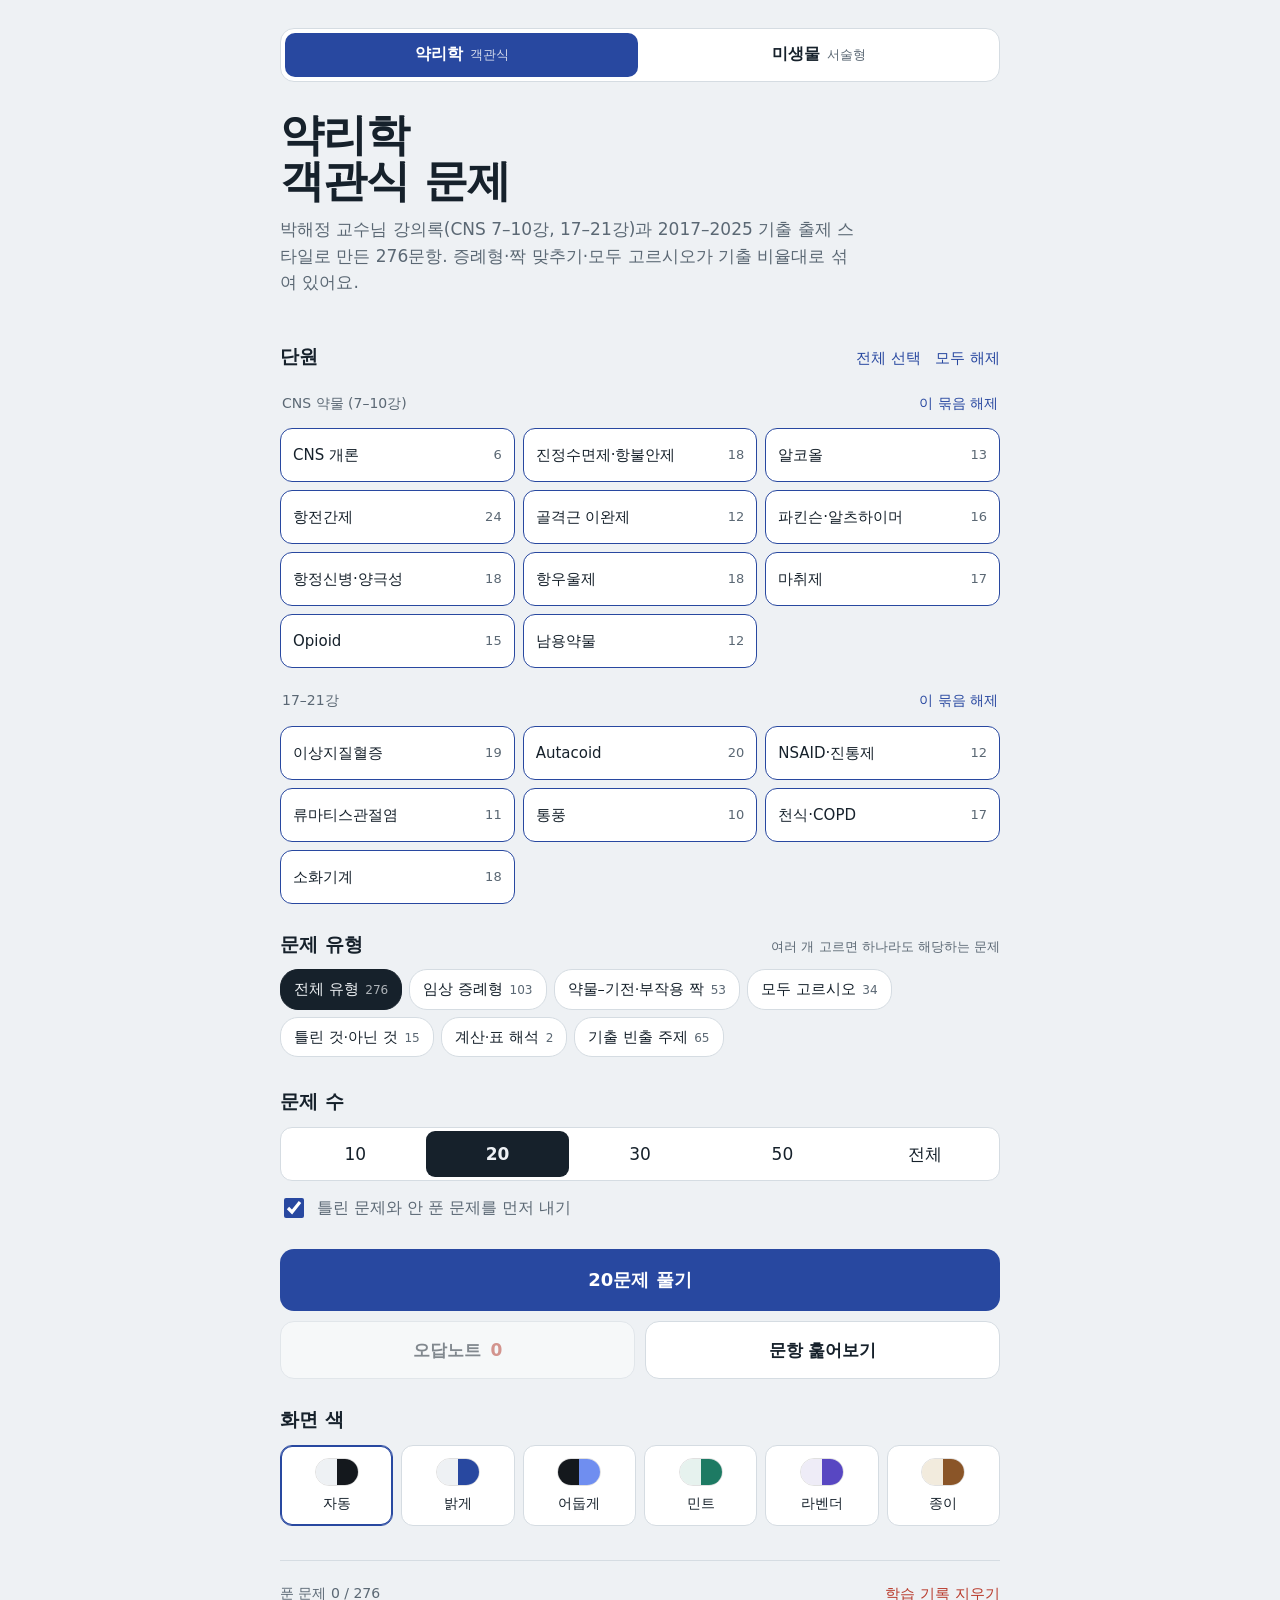
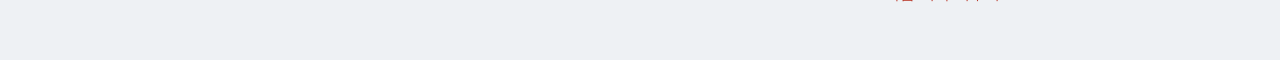
==== commit 6bb05ff3: "옛 CNS 퀴즈 폐기, 박해정 교수님 약리 객관식으로 교체 - 강의록(CNS 7–10강, 17–21강 = 10개 강의) + 2017–2025 기출 352문항 출제 스타일 분석으로 " ====
--- a/cns/index.html
+++ b/cns/index.html
@@ -1,1312 +1 @@
-<!doctype html>
-<html lang="ko">
-<head>
-<meta charset="utf-8">
-<meta name="viewport" content="width=device-width, initial-scale=1, viewport-fit=cover">
-<title>CNS 약물 퀴즈</title>
-<meta name="apple-mobile-web-app-capable" content="yes">
-<meta name="mobile-web-app-capable" content="yes">
-<meta name="apple-mobile-web-app-title" content="약리·미생물">
-<meta name="apple-mobile-web-app-status-bar-style" content="default">
-<meta name="theme-color" content="#EEF1F4" media="(prefers-color-scheme: light)">
-<meta name="theme-color" content="#14181D" media="(prefers-color-scheme: dark)">
-<script>try{var h=JSON.parse(localStorage.getItem("study-hub-v1"))||{},t=h.theme;if(!t){var o=JSON.parse(localStorage.getItem("cns-quiz-v1"));t=o&&o.set&&o.set.theme}if(t&&t!=="auto")document.documentElement.dataset.theme=t}catch(e){}</script>
-<link rel="apple-touch-icon" href="../icon-180.png">
-<link rel="icon" href="../icon-180.png">
-<link rel="manifest" href="../manifest.json">
-<style>
-:root{
-  --bg:#EEF1F4; --surface:#FFFFFF; --ink:#16212B; --muted:#5B6874; --line:#D5DCE2;
-  --cobalt:#2848A0; --cobalt-ink:#FFFFFF; --amber:#E7A532; --amber-ink:#3A2A06;
-  --ok:#23784A; --ok-bg:#E3F2E8; --no:#B93A2B; --no-bg:#FBE7E3; --hl:#FFF1D2;
-  --name:"Avenir Next Condensed","Avenir Next","Arial Narrow","Helvetica Neue",sans-serif;
-  --body:-apple-system,"Apple SD Gothic Neo","Noto Sans KR","Malgun Gothic",system-ui,sans-serif;
-}
-/* 화면 색: 자동(기기 설정) · 밝게 · 어둡게 · 민트 · 라벤더 · 종이 */
-@media (prefers-color-scheme: dark){
-  :root:not([data-theme]), :root[data-theme="auto"]{ --bg:#14181D; --surface:#1D232A; --ink:#E7ECF0; --muted:#9AA6B1; --line:#323B45;
-    --cobalt:#6F8EF0; --cobalt-ink:#0C1530; --amber:#E9B04A; --amber-ink:#2A1D03;
-    --ok:#62C28A; --ok-bg:#183326; --no:#F08273; --no-bg:#3A1D19; --hl:#3A3220; }
-}
-:root[data-theme="dark"]{ --bg:#14181D; --surface:#1D232A; --ink:#E7ECF0; --muted:#9AA6B1; --line:#323B45;
-    --cobalt:#6F8EF0; --cobalt-ink:#0C1530; --amber:#E9B04A; --amber-ink:#2A1D03;
-    --ok:#62C28A; --ok-bg:#183326; --no:#F08273; --no-bg:#3A1D19; --hl:#3A3220; }
-:root[data-theme="mint"]{ --bg:#E6F2EE; --surface:#FFFFFF; --ink:#13302A; --muted:#55706A; --line:#C6DDD5;
-  --cobalt:#1D7A63; --cobalt-ink:#FFFFFF; --amber:#E7A532; --hl:#FFF2D4; --ok-bg:#DDF0E3; --no-bg:#FBE6E2; }
-:root[data-theme="lavender"]{ --bg:#EEECF7; --surface:#FFFFFF; --ink:#211D36; --muted:#625C80; --line:#D6D1EA;
-  --cobalt:#5847C2; --cobalt-ink:#FFFFFF; --amber:#E89B3A; --hl:#FFF0D9; }
-:root[data-theme="paper"]{ --bg:#F2EBDD; --surface:#FBF7EE; --ink:#2D2517; --muted:#6E6352; --line:#DFD3BC;
-  --cobalt:#8A5528; --cobalt-ink:#FFFFFF; --amber:#4E7C5B; --hl:#F6E7C4; --ok-bg:#E3EEDB; --no-bg:#F7E1D9; }
-*{box-sizing:border-box}
-html{-webkit-text-size-adjust:100%}
-body{margin:0;background:var(--bg);color:var(--ink);font:17px/1.55 var(--body);
-  -webkit-tap-highlight-color:transparent;
-  padding:env(safe-area-inset-top) env(safe-area-inset-right) env(safe-area-inset-bottom) env(safe-area-inset-left)}
-#app{max-width:760px;margin:0 auto;padding:28px 20px 48px}
-button{font:inherit;color:inherit;cursor:pointer;-webkit-user-select:none;user-select:none}
-button:focus-visible,input:focus-visible{outline:3px solid var(--cobalt);outline-offset:2px}
-button:disabled{cursor:default}
-h1,h2{margin:0}
-
-/* 캡슐 배지: 단원 번호 */
-.pill{display:inline-flex;align-items:center;justify-content:center;min-width:44px;height:24px;border-radius:12px;
-  background:linear-gradient(90deg,var(--cobalt) 0 50%,var(--amber) 50% 100%);flex:none}
-.pill i{font:700 13px/1 var(--name);font-style:normal;color:#fff;background:var(--cobalt);padding:3px 7px;border-radius:9px;letter-spacing:.02em}
-.pill.sm{min-width:34px;height:18px}.pill.sm i{font-size:11px;padding:2px 5px}
-
-/* 홈 */
-.home-head{padding:8px 0 20px}
-.home-head h1{font:700 44px/1.05 var(--body);letter-spacing:-.02em}
-.lede{margin:12px 0 0;color:var(--muted);max-width:34em}
-.block{margin-top:26px}
-.bhead{display:flex;align-items:baseline;justify-content:space-between;margin-bottom:10px}
-.bhead h2{font-size:19px;font-weight:700}
-.links{display:flex;gap:14px}
-.link{background:none;border:0;padding:6px 0;color:var(--cobalt);font-size:15px}
-.link.danger{color:var(--no)}
-.units{display:grid;grid-template-columns:repeat(auto-fill,minmax(210px,1fr));gap:8px}
-.unit{display:flex;align-items:center;gap:10px;text-align:left;padding:12px 12px;border-radius:12px;
-  background:var(--surface);border:1.5px solid var(--line);min-height:54px}
-.unit .uname{flex:1;font-size:15.5px;line-height:1.25}
-.unit .ucount{color:var(--muted);font-size:13px;font-variant-numeric:tabular-nums}
-.unit:not(.on){opacity:.55}
-.unit:not(.on) .pill{filter:grayscale(1)}
-.unit.on{border-color:var(--cobalt)}
-.types{background:var(--surface);border:1.5px solid var(--line);border-radius:14px;overflow:hidden}
-.trow{display:flex;align-items:center;gap:14px;width:100%;text-align:left;padding:13px 16px;background:none;border:0;border-top:1px solid var(--line)}
-.trow:first-child{border-top:0}
-.trow .tl{flex:1;display:flex;flex-direction:column}
-.trow small{color:var(--muted);font-size:13.5px}
-.trow .tc{color:var(--muted);font-size:14px;font-variant-numeric:tabular-nums}
-.check{width:22px;height:22px;border-radius:6px;border:2px solid var(--line);flex:none;position:relative}
-.trow.on .check{background:var(--cobalt);border-color:var(--cobalt)}
-.trow.on .check::after{content:"";position:absolute;left:6px;top:2px;width:6px;height:11px;border:solid var(--cobalt-ink);border-width:0 2.5px 2.5px 0;transform:rotate(45deg)}
-.segs{display:flex;background:var(--surface);border:1.5px solid var(--line);border-radius:12px;padding:3px}
-.seg{flex:1;padding:10px 0;border:0;background:none;border-radius:9px;font-variant-numeric:tabular-nums}
-.seg.on{background:var(--ink);color:var(--bg);font-weight:600}
-.toggle{display:flex;align-items:center;gap:10px;margin-top:14px;font-size:15.5px;color:var(--muted)}
-.toggle input{width:20px;height:20px;accent-color:var(--cobalt)}
-.actions{margin-top:28px;display:flex;flex-direction:column;gap:10px}
-.row2{display:grid;grid-template-columns:1fr 1fr;gap:10px}
-.primary{width:100%;padding:17px;border:0;border-radius:14px;background:var(--cobalt);color:var(--cobalt-ink);font-size:18px;font-weight:700}
-.primary:disabled{background:var(--line);color:var(--muted)}
-.secondary{padding:15px;border-radius:14px;border:1.5px solid var(--line);background:var(--surface);font-weight:600}
-.secondary b{color:var(--no);margin-left:4px}
-.secondary:disabled{opacity:.5}
-.stats{display:flex;flex-direction:column;gap:9px}
-.srow{display:grid;grid-template-columns:minmax(0,1.4fr) 2fr 44px 48px;align-items:center;gap:10px;font-size:14.5px}
-.sname{white-space:nowrap;overflow:hidden;text-overflow:ellipsis}
-.bar{height:8px;border-radius:4px;background:var(--line);overflow:hidden}
-.bar span{display:block;height:100%;background:var(--amber)}
-.sp{text-align:right;font-weight:600;font-variant-numeric:tabular-nums}
-.sn{text-align:right;color:var(--muted);font-size:13px}
-.themes{display:grid;grid-template-columns:repeat(auto-fill,minmax(104px,1fr));gap:8px}
-.th{display:flex;flex-direction:column;align-items:center;gap:7px;padding:12px 6px 10px;border-radius:12px;border:1.5px solid var(--line);background:var(--surface);font-size:14px}
-.th.on{border-color:var(--cobalt);box-shadow:inset 0 0 0 1px var(--cobalt)}
-.sw{width:44px;height:28px;border-radius:14px;border:1px solid rgba(0,0,0,.12);display:flex;overflow:hidden}
-.sw i{flex:1}
-.foot{margin-top:34px;padding-top:16px;border-top:1px solid var(--line);display:flex;justify-content:space-between;align-items:center;color:var(--muted);font-size:14px}
-
-/* 퀴즈 */
-.qtop{display:flex;align-items:center;gap:14px;margin-bottom:18px}
-.icon{width:42px;height:42px;border-radius:21px;border:1.5px solid var(--line);background:var(--surface);font-size:17px;flex:none}
-.prog{flex:1;height:8px;border-radius:4px;background:var(--line);overflow:hidden}
-.prog span{display:block;height:100%;background:var(--cobalt);transition:width .3s}
-.count{font:700 20px/1 var(--name);font-variant-numeric:tabular-nums}
-.count small{color:var(--muted);font-weight:500}
-.qcard{background:var(--surface);border:1.5px solid var(--line);border-radius:18px;padding:22px 20px 20px}
-.qmeta{display:flex;align-items:center;flex-wrap:wrap;gap:8px;color:var(--muted);font-size:14px}
-.kind{border:1px solid var(--line);border-radius:6px;padding:1px 7px;font-size:12.5px}
-.kind.w{color:var(--no);border-color:var(--no)}
-.stem{margin:16px 0 18px;font-size:21px;line-height:1.5;font-weight:600;word-break:keep-all}
-.stem .dn{font:700 34px/1.1 var(--name);letter-spacing:.005em;display:inline-block;margin-right:2px}
-.stem .hl{background:var(--hl);padding:1px 6px;border-radius:5px;font-weight:700}
-.stem .sig{display:block;margin-top:12px;padding:12px 14px;border-left:4px solid var(--amber);background:var(--hl);border-radius:0 8px 8px 0;font-weight:500;font-size:18.5px}
-.opts{list-style:none;margin:0;padding:0;display:flex;flex-direction:column;gap:9px}
-.opt{width:100%;display:flex;align-items:flex-start;gap:12px;text-align:left;padding:14px 15px;border-radius:13px;
-  border:1.5px solid var(--line);background:var(--bg);font-size:17px;line-height:1.45;min-height:56px;transition:background .15s,border-color .15s}
-.opt .num{font-size:20px;line-height:1.2;color:var(--muted);flex:none}
-.opt .ot{flex:1;word-break:keep-all;overflow-wrap:anywhere}
-@media (hover:hover){.opt:not(:disabled):hover{border-color:var(--cobalt)}}
-.opt:not(:disabled):active{transform:scale(.99)}
-.opt.correct{background:var(--ok-bg);border-color:var(--ok)}
-.opt.correct .num{color:var(--ok)}
-.opt.wrong{background:var(--no-bg);border-color:var(--no)}
-.opt.wrong .num{color:var(--no)}
-.opt.dim{opacity:.5}
-.opt:disabled{color:var(--ink)}
-#fb:empty{display:none}
-#fb{margin-top:18px}
-.verdict{font-weight:700;font-size:19px;margin-bottom:10px}
-.verdict.ok{color:var(--ok)}.verdict.no{color:var(--no)}
-.expl{padding:13px 15px;border-radius:12px;background:var(--bg);font-size:16px;line-height:1.6;word-break:keep-all}
-.note{margin:10px 2px 0;color:var(--muted);font-size:15px}
-.next{margin-top:16px}
-.score{text-align:center;color:var(--muted);font-size:14px;margin-top:14px;font-variant-numeric:tabular-nums}
-
-/* 약물 카드 */
-.dcard{padding:14px 15px;border-radius:12px;background:var(--bg);margin-top:10px}
-.dtitle{color:var(--muted);font-size:13px;margin-bottom:2px}
-.dname{font:700 24px/1.2 var(--name);display:flex;align-items:center;gap:8px}
-.dcard dl{display:grid;grid-template-columns:44px 1fr;gap:4px 10px;margin:8px 0 0;font-size:15.5px;line-height:1.5}
-.dcard dt{color:var(--muted)}
-.dcard dd{margin:0;word-break:keep-all}
-
-/* 결과 */
-.res-head{padding:24px 0 6px}
-.big{font:700 84px/1 var(--name);font-variant-numeric:tabular-nums}
-.big small{font-size:40px;color:var(--muted)}
-.res-head p{color:var(--muted);margin:10px 0 0}
-.wlist{list-style:none;margin:0;padding:0;display:flex;flex-direction:column;gap:10px}
-.wlist li{background:var(--surface);border:1.5px solid var(--line);border-radius:14px;padding:14px 15px}
-.wq{font-weight:600;margin-bottom:8px;word-break:keep-all}
-.wq .dn{font:700 22px var(--name)}
-.wq .sig{display:block;font-weight:500;margin-top:4px;color:var(--muted)}
-.wa{font-size:15.5px;margin-top:4px;display:flex;gap:8px;align-items:baseline}
-.tag{flex:none;font-size:12px;padding:1px 7px;border-radius:6px;font-weight:600}
-.tag.ok{background:var(--ok-bg);color:var(--ok)}.tag.no{background:var(--no-bg);color:var(--no)}
-
-/* 사전 */
-.dhead{font-size:22px}
-.search{width:100%;padding:14px 16px;border-radius:12px;border:1.5px solid var(--line);background:var(--surface);color:var(--ink);font:inherit;-webkit-appearance:none}
-.chips{display:flex;gap:7px;overflow-x:auto;padding:12px 0 4px;-webkit-overflow-scrolling:touch;scrollbar-width:none}
-.chips::-webkit-scrollbar{display:none}
-.chip{flex:none;padding:8px 13px;border-radius:18px;border:1.5px solid var(--line);background:var(--surface);font-size:14.5px;white-space:nowrap}
-.chip.on{background:var(--ink);color:var(--bg);border-color:var(--ink)}
-.dlist .dcard{background:var(--surface);border:1.5px solid var(--line)}
-.empty{color:var(--muted);padding:30px 0;text-align:center}
-
-@media (max-width:520px){
-  #app{padding:18px 16px 40px}
-  .home-head h1{font-size:36px}
-  .stem{font-size:19px}.stem .dn{font-size:30px}
-  .srow{grid-template-columns:1fr 1.2fr 40px;}.sn{display:none}
-}
-@media (prefers-reduced-motion:reduce){*{transition:none!important}}
-/* 과목 전환 메뉴 */
-.subj{display:grid;grid-template-columns:1fr 1fr;gap:4px;padding:4px;margin:0 0 22px;border-radius:14px;background:var(--surface);border:1.5px solid var(--line)}
-.sbtn{display:flex;align-items:baseline;justify-content:center;gap:7px;padding:11px 8px;border-radius:10px;color:var(--ink);text-decoration:none;font-size:16px;line-height:1.2;min-height:44px}
-.sbtn small{color:var(--muted);font-size:13px}
-.sbtn.on{background:var(--cobalt);color:var(--cobalt-ink)}
-.sbtn.on small{color:inherit;opacity:.8}
-a.sbtn:active{background:var(--bg)}
-@media (hover:hover){a.sbtn:hover{background:var(--bg)}}
-
-</style>
-</head>
-<body>
-<main id="app"></main>
-<script>
-const CURRENT_SUBJECT = "cns";
-// ───── 공용: 과목 전환 · 화면 색 · 마지막으로 연 과목
-// 두 앱(cns/, micro/)이 같은 저장공간을 쓰므로 여기 값은 서로 공유된다.
-const HUB_KEY = "study-hub-v1";
-const SUBJECTS = [
-  { id: "cns", path: "cns", label: "CNS 약리", sub: "객관식" },
-  { id: "micro", path: "micro", label: "미생물", sub: "서술형" }
-];
-const hub = (() => {
-  let h = null;
-  try { h = JSON.parse(localStorage.getItem(HUB_KEY)); } catch (e) {}
-  return h || {};
-})();
-function hubSave() { try { localStorage.setItem(HUB_KEY, JSON.stringify(hub)); } catch (e) {} }
-
-// 예전 앱별 화면 색 설정을 한 번만 옮겨 온다
-if (!hub.theme) {
-  for (const k of ["cns-quiz-v1", "micro-essay-v1"]) {
-    try { const t = JSON.parse(localStorage.getItem(k)).set.theme; if (t) { hub.theme = t; break; } } catch (e) {}
-  }
-  hub.theme = hub.theme || "auto";
-}
-hub.last = CURRENT_SUBJECT;
-hubSave();
-
-function getTheme() { return hub.theme || "auto"; }
-function setTheme(t) { hub.theme = t; hubSave(); }
-
-function subjectSwitcher() {
-  return `<nav class="subj" aria-label="과목 전환">${SUBJECTS.map(s =>
-    s.id === CURRENT_SUBJECT
-      ? `<span class="sbtn on" aria-current="page"><b>${s.label}</b><small>${s.sub}</small></span>`
-      : `<a class="sbtn" href="../${s.path}/"><b>${s.label}</b><small>${s.sub}</small></a>`
-  ).join("")}</nav>`;
-}
-
-function registerSW() {
-  if ("serviceWorker" in navigator && location.protocol.startsWith("http")) {
-    navigator.serviceWorker.register("../sw.js", { scope: "../", updateViaCache: "none" }).catch(() => {});
-  }
-}
-
-// [이름, 단원, 분류, 기전, 기전그룹(공백구분), 용도, 특징(sig), 플래그(nc=분류문제X, nm=기전문제X), 특징문제에서 제외할 약(쉼표)]
-const UNITS = {
-  1: "진정수면제·항불안제",
-  2: "알코올",
-  3: "항경련제",
-  4: "근이완제",
-  5: "PD·AD",
-  6: "항정신병·양극성",
-  7: "항우울제",
-  8: "마취제",
-  9: "Opioid",
-  10: "남용약물",
-  11: "교차 비교"
-};
-const CLASSQ_UNITS = [1, 4, 5, 6, 7, 8, 9, 10];
-
-const BZD_M = "GABAA R 결합 (α1 & γ2 subunit)";
-const BRT_M = "GABAA R 결합 (multiple subunits) — 억제 강도 가장 강함";
-const Z_M = "GABAA R 결합 (α & γ subunit) — 수면 특화";
-const NDP_M = "NM R competitive antagonist";
-const ATYP_M = "D2 + 5-HT2A R 차단";
-const TYP_M = "D2 R 차단";
-const TCA_M = "SERT + NET 억제 (+M, H1, α1 차단)";
-
-const DRUG_ROWS = [
-  // ───── 1. Sedative-hypnotics & anxiolytics
-  ["Alprazolam",1,"Benzodiazepine",BZD_M,"GABAA","불안 — 특히 panic disorder, agoraphobia (중시간형)","panic disorder·agoraphobia에 특히 쓰이는 BZD"],
-  ["Chlordiazepoxide",1,"Benzodiazepine",BZD_M,"GABAA","불안 · 알코올 금단(long-acting)","demoxepam(장) → nordazepam(장)으로 대사되는 BZD"],
-  ["Clorazepate",1,"Benzodiazepine",BZD_M,"GABAA","항경련(성인 impaired awareness) · 단시간형이지만 장시간 활성대사체(nordazepam) 생성"],
-  ["Clonazepam",1,"Benzodiazepine",BZD_M,"GABAA","불안 · 항경련: absence 대체, myoclonic, IS, LGS"],
-  ["Diazepam",1,"Benzodiazepine",BZD_M,"GABAA","불안 · 알코올 금단 · status epilepticus 1st · spasmolytic · 마취 전처치 · 국소마취제/TCA 경련","BZD 중 유일하게 spasmolytic(근이완)으로 쓰이며, nordazepam으로 대사되는 장시간형"],
-  ["Estazolam",1,"Benzodiazepine",BZD_M,"GABAA","진정·수면"],
-  ["Flurazepam",1,"Benzodiazepine",BZD_M,"GABAA","수면 · 장시간 활성대사체 생성","N-desalkylflurazepam(장시간 활성대사체)을 만드는 BZD"],
-  ["Lorazepam",1,"Benzodiazepine",BZD_M,"GABAA","불안 · 알코올 금단(short) · status epilepticus 1st · premedication · cocaine/amphetamine 중독 경련"],
-  ["Midazolam",1,"Benzodiazepine",BZD_M,"GABAA","마취 전처치(iv, anterograde amnesia) · refractory status epilepticus"],
-  ["Nitrazepam",1,"Benzodiazepine",BZD_M,"GABAA","항경련: IS, myoclonic, LGS"],
-  ["Oxazepam",1,"Benzodiazepine",BZD_M,"GABAA","불안 · 알코올 금단(short) · 바로 glucuronide conjugation"],
-  ["Quazepam",1,"Benzodiazepine",BZD_M,"GABAA","진정·수면"],
-  ["Temazepam",1,"Benzodiazepine",BZD_M,"GABAA","불면 — 수면 유지 곤란 (t½ 8.8h)","t½ 8.8h → 수면 '유지' 곤란에 쓰는 BZD"],
-  ["Triazolam",1,"Benzodiazepine",BZD_M,"GABAA","불면 — 수면 유도 곤란 (t½ 2h)","t½ 2h → 수면 '유도' 곤란에 쓰는 BZD"],
-  ["Amobarbital",1,"Barbiturate",BRT_M,"GABAA","진정·수면 (드물게 사용)"],
-  ["Butabarbital",1,"Barbiturate",BRT_M,"GABAA","진정·수면 (드물게 사용)"],
-  ["Mephobarbital",1,"Barbiturate",BRT_M,"GABAA","진정·수면 (드물게 사용)"],
-  ["Pentobarbital",1,"Barbiturate",BRT_M,"GABAA","Refractory status epilepticus (마취용량)"],
-  ["Phenobarbital",1,"Barbiturate",BRT_M,"GABAA","항경련(long-acting): neonatal seizure 1st, focal, GTC, status(iv)","강력한 CYP inducer이며 weak acid라 과량 시 urine 알칼리화로 배설↑"],
-  ["Secobarbital",1,"Barbiturate",BRT_M,"GABAA","수면 (드물게 사용)"],
-  ["Thiopental",1,"Barbiturate",BRT_M,"GABAA","Ultra-short: 정맥 마취 유도 · refractory status"],
-  ["Methohexital",1,"Barbiturate",BRT_M,"GABAA","Ultra-short(지용성): 정맥 마취 유도"],
-  ["Zolpidem",1,"Z-drug",Z_M,"GABAA","불면 — 유도+유지 곤란 (t½ 2–3h)","nightmares·몽유병이 특이 AE인 수면제"],
-  ["Zaleplon",1,"Z-drug",Z_M,"GABAA","불면 — 유도 곤란만 (t½ 1h)","t½ 1h로 가장 짧아 수면 유도 곤란에만 쓰는 Z-drug"],
-  ["Eszopiclone",1,"Z-drug",Z_M,"GABAA","불면 — 유도+유지 곤란 (t½ 6h)","t½ 6h로 Z-drug 중 가장 긴 약"],
-  ["Ramelteon",1,"Melatonin R agonist","Selective melatonin R agonist","MT","불면","의존성·금단이 없어 장기복용 가능하지만 효과는 marginal한 수면제","","Tasimelteon"],
-  ["Tasimelteon",1,"Melatonin R agonist","Selective melatonin R agonist","MT","불면"],
-  ["Suvorexant",1,"Orexin R antagonist","Orexin 1·2 R antagonist","OX","불면","AE: day-after sedation, narcolepsy, 우울 악화, 자살충동","","Lemborexant"],
-  ["Lemborexant",1,"Orexin R antagonist","Orexin 1·2 R antagonist","OX","불면"],
-  ["Buspirone",1,"비-BZD 항불안제","5-HT1A partial agonist (+weak D2 block)","5HT1A D2","불안 (2nd)","발현이 느려(1주 이상) 급성 불안에 부적합한 항불안제"],
-  ["Flumazenil",1,"BZD antagonist","BZD 결합부위 competitive antagonist","GABAA","BZD·Z-drug 과량 역전, 마취 후 회복 촉진","BZD·Z-drug는 역전하지만 barbiturate·ethanol·opioid는 역전 못함"],
-
-  // ───── 2. Alcohols
-  ["Ethanol",2,"알코올","GABAA R 활성화 + NMDA R 억제","GABAA NMDA","—","만성 섭취 시 MEOS(CYP2E1·1A2·3A4) induction → 자기 및 CYP 대사 약물 제거↑"],
-  ["Methanol",2,"독성 알코올","","","—","독성대사물 formate → 시각장애('눈보라 속')·metabolic acidosis","nm"],
-  ["Ethylene glycol",2,"독성 알코올","","","—","독성대사물 oxalate → 신세관 침착·지연성 신부전 (초기 CNS 흥분→억제)","nm"],
-  ["Disulfiram",2,"알코올 의존 치료제","ALDH 억제 → 음주 시 acetaldehyde 축적","ALDH","알코올 의존 재발 방지 (불쾌감 유발)"],
-  ["Acamprosate",2,"알코올 의존 치료제","Weak NMDA antagonist + GABAA activator","NMDA GABAA","알코올 의존 재발 방지","중증 신장애에 금기인 알코올 의존 재발 방지제"],
-  ["Fomepizole",2,"독성 알코올 해독제","ADH 억제","ADH","Methanol·Ethylene glycol 중독 (+투석, bicarbonate)","ADH를 억제해 methanol·ethylene glycol의 독성대사물 생성을 막는 해독제"],
-  ["Thiamine",2,"보조 치료","Vitamin B1 보충","B1","급성 알코올 중독·금단 · Wernicke-Korsakoff 예방/치료","결핍 시 Wernicke-Korsakoff(진전·ataxia·의식장애 → 기억장애)를 일으키는 비타민","nm"],
-
-  // ───── 3. Antiseizure
-  ["Phenytoin",3,"Na⁺ channel blocker","Na⁺ 채널 차단 (inactivation 연장)","NaCh","Focal, GTC, status epilepticus(iv)","gingival hyperplasia·hirsutism·coarse facies, 장기 osteomalacia, fetal hydantoin syndrome","","Fosphenytoin"],
-  ["Fosphenytoin",3,"Na⁺ channel blocker","Na⁺ 채널 차단 (inactivation 연장)","NaCh","Status epilepticus 2nd","Phenytoin의 prodrug","","Phenytoin"],
-  ["Carbamazepine",3,"Na⁺ channel blocker","Na⁺ 채널 차단 (inactivated state 안정화)","NaCh","Focal 1st · bipolar · trigeminal neuralgia","hyponatremia를 일으키며 trigeminal neuralgia에도 쓰는 항경련제","","Oxcarbazepine,Eslicarbazepine"],
-  ["Oxcarbazepine",3,"Na⁺ channel blocker","Na⁺ 채널 차단 (inactivated state 안정화)","NaCh","Focal (carbamazepine 유사체) · CYP inducer"],
-  ["Eslicarbazepine",3,"Na⁺ channel blocker","Na⁺ 채널 차단 (inactivated state 안정화)","NaCh","Focal (carbamazepine 유사체)"],
-  ["Lamotrigine",3,"Na⁺ channel blocker","Na⁺ 채널 차단","NaCh","Focal, GTC, LGS, absence(가임기 여성) · bipolar 우울 재발 방지","Valproate 병용 시 clearance↓, 소아 skin rash 위험, 피임약 영향 적음"],
-  ["Lacosamide",3,"Na⁺ channel blocker","Na⁺ 채널 억제","NaCh","Focal 1st"],
-  ["Cenobamate",3,"Na⁺ channel blocker","Na⁺ 차단 + presynaptic GABA 분비↑","NaCh GABAA","Focal","QT를 '단축'시키는 항경련제"],
-  ["Rufinamide",3,"Na⁺ channel blocker","Na⁺ 채널 차단","NaCh","LGS (특히 atonic) · CYP inducer","LGS, 특히 atonic seizure에 쓰는 Na⁺ 차단제"],
-  ["Topiramate",3,"Mixed","Na⁺·Ca²⁺ 차단 + GABAA 활성 + kainate 흥분 억제 (+CA 억제)","NaCh TCa a2d GABAA AMPA CA","가장 넓은 스펙트럼(focal, GTC, absence, JME, LGS, IS, Dravet) · migraine","급성 근시·녹내장, 표현언어 저하, 임신 시 oral cleft"],
-  ["Zonisamide",3,"Mixed","Na⁺ 채널 차단 (mixed)","NaCh TCa","Focal, GTC, IS, myoclonic"],
-  ["Ethosuximide",3,"T-type Ca²⁺ blocker","T-type Ca²⁺ 채널 차단","TCa","Absence 1st","absence seizure 1st (GTC가 공존하면 valproate로)"],
-  ["Gabapentin",3,"α2δ ligand","α2δ subunit 결합 (GABA analog)","a2d","Focal · 신경병성 통증(PHN, DPN) · RLS"],
-  ["Pregabalin",3,"α2δ ligand","α2δ subunit 결합 (GABA analog)","a2d","Focal · fibromyalgia · 불안장애 2nd","fibromyalgia와 불안장애(2nd)에도 쓰는 α2δ ligand","","Gabapentin"],
-  ["Retigabine",3,"K⁺ channel opener","KCNQ K⁺ 채널 개방","KCNQ","항경련 (ezogabine)"],
-  ["Levetiracetam",3,"SV2A ligand","SV2A 결합 → glutamate 분비↓","SV2A","Focal, GTC, JME · 피임약 영향 적음"],
-  ["Brivaracetam",3,"SV2A ligand","SV2A 결합 → glutamate 분비↓","SV2A","Focal (levetiracetam 유사체)"],
-  ["Felbamate",3,"Mixed","NMDA 차단 + GABAA 증강","NMDA GABAA","난치성 focal(3rd), LGS","aplastic anemia와 severe hepatitis 때문에 거의 사용하지 않는 항경련제"],
-  ["Perampanel",3,"AMPA antagonist","AMPA R antagonist","AMPA","Focal·GTC (add-on)","aggression·hostility(alcohol 병용 시 분노↑), levonorgestrel 피임약 효과↓"],
-  ["Primidone",3,"GABAA 증강제","GABAA agonist (phenobarbital 유도체)","GABAA","Focal, GTC · CYP inducer"],
-  ["Tiagabine",3,"GABA 농도 증가","GAT-1 선택적 억제 (GABA 재흡수↓)","GAT1","Focal (2nd/add-on)"],
-  ["Vigabatrin",3,"GABA 농도 증가","GABA transaminase 억제 (+vesicle GABA transporter 억제) → 세포외 GABA↑","GABAT","Infantile spasm 1st · focal 보조","비가역적 visual field defect"],
-  ["Valproic acid",3,"Mixed","Mixed (여러 기전)","NaCh TCa GABAA GABAT","Generalized 1st(GTC, absence, myoclonic, atonic) · status(iv) · bipolar · migraine 예방","항경련제 중 유일한 CYP inhibitor, 임신 시 spina bifida","nm"],
-  ["Clobazam",3,"GABAA 증강제","1,5-BZD, GABAA agonist","GABAA","LGS(≥2세), Dravet · CYP inducer","1,5-benzodiazepine으로 LGS(≥2세)·Dravet에 쓰는 약"],
-  ["Stiripentol",3,"GABAA 증강제","Aromatic allylic alcohol → GABAA 증강","GABAA","Dravet (clobazam/valproate와 병용)"],
-  ["Cannabidiol",3,"기타 항경련제","Cannabinoid","CB","Dravet, LGS (AE: hepatotoxicity)"],
-  ["Fenfluramine",3,"기타 항경련제","Amphetamine 유도체","5HTrel","Dravet, LGS"],
-  ["Everolimus",3,"기타 항경련제","mTORC1 억제","mTOR","TSC 관련 난치 focal","TSC(tuberous sclerosis) 관련 난치성 focal seizure에 쓰는 약"],
-  ["Acetazolamide",3,"기타 항경련제","Carbonic anhydrase 억제 (뇌 mild acidosis)","CA","월경기 발작 악화 여성","월경기에 악화되는 발작에 쓰지만 내성이 빠르게 생기는 약"],
-
-  // ───── 4. Skeletal muscle relaxants
-  ["Mivacurium",4,"Nondepolarizing NMB",NDP_M,"nAChRant","Short-acting · 기관삽관","nondepolarizing NMB 중 short-acting이라 기관삽관에 쓰이며 histamine 유리로 hypotension"],
-  ["Atracurium",4,"Nondepolarizing NMB",NDP_M,"nAChRant","Intermediate(25–35분) · histamine 유리 → hypotension"],
-  ["Cisatracurium",4,"Nondepolarizing NMB",NDP_M,"nAChRant","Intermediate · CV 영향 minimal"],
-  ["Vecuronium",4,"Nondepolarizing NMB",NDP_M,"nAChRant","Intermediate · CV 영향 minimal"],
-  ["Rocuronium",4,"Nondepolarizing NMB",NDP_M,"nAChRant","Intermediate · CV 영향 minimal"],
-  ["Doxacurium",4,"Nondepolarizing NMB",NDP_M,"nAChRant","Long-acting(>35분, steroid)"],
-  ["Pancuronium",4,"Nondepolarizing NMB",NDP_M,"nAChRant","Long-acting(>35분, steroid)","cardiac M 차단 → tachycardia·HTN을 일으키는 NMB"],
-  ["Pipecuronium",4,"Nondepolarizing NMB",NDP_M,"nAChRant","Long-acting(>35분, steroid)"],
-  ["Tubocurarine",4,"Nondepolarizing NMB",NDP_M,"nAChRant","전신마취 보조 (prototype)","고용량에서 ganglion block + histamine 유리 → hypotension"],
-  ["Succinylcholine",4,"Depolarizing NMB","NM R agonist (AChE에 분해 안 됨) → Phase I 지속 탈분극 → Phase II desensitization","nAChRdep","기관삽관(5–10분) · 경련 시 근경련 완화","hyperkalemia·안압↑·위내압↑, butyrylcholinesterase 결핍 시 작용 연장"],
-  ["Neostigmine",4,"NMB reversal (AChE inhibitor)","AChE 억제","AChE","Nondepolarizing NMB 잔여 차단 역전"],
-  ["Pyridostigmine",4,"NMB reversal (AChE inhibitor)","AChE 억제","AChE","Nondepolarizing NMB 잔여 차단 역전"],
-  ["Edrophonium",4,"NMB reversal (AChE inhibitor)","AChE 억제","AChE","NMB reversal"],
-  ["Baclofen",4,"Spasmolytic (centrally acting)","GABAB agonist (presynaptic Ca²⁺↓, postsynaptic K⁺↑)","GABAB","Spasticity","척수에 작용하는 경구 활성 GABA-mimetic 근이완제"],
-  ["Tizanidine",4,"Spasmolytic (centrally acting)","α2 agonist (clonidine 유사)","a2ag","Spasticity, chronic back pain"],
-  ["Dantrolene",4,"Antispasmodic (근육 직접)","RyR1 결합 → SR Ca²⁺ 방출↓ (E-C coupling 방해)","RyR1","Malignant hyperthermia, NMS","malignant hyperthermia와 NMS 치료에 쓰는 근육 직접 작용 약"],
-  ["Botulinum toxin",4,"Antispasmodic (근육 직접)","Vesicle docking 방해 → ACh 분비↓ (신경말단 국소주사)","SNARE","Cerebral palsy 경직, 주름(1–3개월), 과민성 방광 요실금, chronic migraine","국소주사로 cerebral palsy 경직·주름·과민성 방광·chronic migraine에 쓰는 약"],
-
-  // ───── 5. PD · AD
-  ["Levodopa",5,"DA precursor","LAT로 BBB 통과 → DOPA decarboxylase로 DA 전환","DAprec","PD main drug (고령, 인지·정신장애 동반, 빠른 호전 필요)","장기 사용 시 on-off phenomenon, pyridoxine 병용 시 말초 분해↑"],
-  ["Carbidopa",5,"DOPA decarboxylase inhibitor","말초 DOPA decarboxylase 억제 (BBB 통과 못함)","DDC","Levodopa 병용 → levodopa 용량↓, 말초 DA 독성↓"],
-  ["Bromocriptine",5,"Ergot DA agonist","D2 R agonist","DAag","PD · NMS 치료","ergot 유도체라 말초혈관질환에 금기이며 NMS 치료에도 쓰는 DA agonist"],
-  ["Pramipexole",5,"Non-ergot DA agonist","D3 R agonist","DAag","PD (비고령·경증 단독 first-line, adjunct)"],
-  ["Ropinirole",5,"Non-ergot DA agonist","D2 R agonist","DAag","PD (비고령·경증 단독 first-line, adjunct)"],
-  ["Rotigotine",5,"Non-ergot DA agonist","D1–D3 R agonist (patch)","DAag","PD","patch(경피) 제형의 DA agonist"],
-  ["Apomorphine",5,"Non-ergot DA agonist","Potent D2 R agonist (SC·설하)","DAag","Off-period akinesia 급속 완화","off-period akinesia를 급속히 완화하며, 초기 nausea 때문에 trimethobenzamide를 3일 전부터 쓰는 약"],
-  ["Selegiline",5,"MAO-B inhibitor","MAO-B 선택적 억제 (고용량 시 MAO-A도)","MAOB MAO","PD (levodopa adjunct) · 고용량 비선택 MAOI 항우울","저용량은 MAO-B 선택(PD), 고용량은 비선택 MAOI(항우울)"],
-  ["Rasagiline",5,"MAO-B inhibitor","MAO-B 선택적 억제","MAOB","PD 단독 또는 levodopa adjunct"],
-  ["Safinamide",5,"MAO-B inhibitor","MAO-B 선택적 억제","MAOB","PD levodopa adjunct"],
-  ["Entacapone",5,"COMT inhibitor","말초 COMT 억제 → levodopa 분해↓(작용시간↑)","COMT","Levodopa-carbidopa adjunct","Stalevo(levodopa + carbidopa + ?)의 구성 성분인 COMT inhibitor"],
-  ["Opicapone",5,"COMT inhibitor","말초 COMT 억제 (장시간형)","COMT","Levodopa-carbidopa adjunct","장시간형으로 취침 시 1일 1회, 투여 전후 1시간 금식이 필요한 COMT inhibitor"],
-  ["Tolcapone",5,"COMT inhibitor","말초 + CNS COMT 억제","COMT","Levodopa-carbidopa adjunct","hepatotoxicity가 특징이며 말초와 CNS 모두에서 작용하는 COMT inhibitor"],
-  ["Benztropine",5,"Antimuscarinic (PD)","Muscarinic R 차단","mACh","PD tremor·rigidity · 항정신병약 유발 EPS"],
-  ["Trihexyphenidyl",5,"Antimuscarinic (PD)","Muscarinic R 차단","mACh","PD tremor·rigidity · 항정신병약 유발 EPS"],
-  ["Biperiden",5,"Antimuscarinic (PD)","Muscarinic R 차단","mACh","PD tremor·rigidity"],
-  ["Orphenadrine",5,"Antimuscarinic (PD)","Muscarinic R 차단","mACh","PD tremor·rigidity"],
-  ["Procyclidine",5,"Antimuscarinic (PD)","Muscarinic R 차단","mACh","PD tremor·rigidity"],
-  ["Amantadine",5,"기타 PD 약 (항바이러스제)","DA 합성·분비↑ + M 차단 + NMDA 억제 (기전 불명)","DArel mACh NMDA","PD bradykinesia·rigidity·tremor (수 주만 효과) · 항정신병약 parkinsonism","livedo reticularis가 특징적 AE이며 효과가 수 주만 지속되는 PD 약"],
-  ["Istradefylline",5,"기타 PD 약","Adenosine A2A antagonist (caffeine 유사체)","A2A","Levodopa adjunct: off-period·wearing-off↓","caffeine 유사체로 off-period·wearing-off를 줄이며 충동조절 상실 AE가 있는 약"],
-  ["Trimethobenzamide",5,"제토제 (DA antagonist)","DA R 차단","D2","Apomorphine 초기 nausea 예방","apomorphine 시작 3일 전부터 투여해 초기 nausea를 예방하는 약"],
-  ["Donepezil",5,"AChE inhibitor (AD)","AChE 억제 → cholinergic 전달↑","AChE","Alzheimer's disease"],
-  ["Galantamine",5,"AChE inhibitor (AD)","AChE 억제 → cholinergic 전달↑","AChE","AD · PD-associated dementia","PD-associated dementia에 쓴다고 한 AChE inhibitor","","Rivastigmine"],
-  ["Rivastigmine",5,"AChE inhibitor (AD)","AChE 억제 → cholinergic 전달↑","AChE","Alzheimer's disease"],
-  ["Tacrine",5,"AChE inhibitor (AD)","AChE 억제 → cholinergic 전달↑","AChE","Alzheimer's disease"],
-  ["Memantine",5,"NMDA antagonist (AD)","NMDA R 차단 → excitotoxicity 방지","NMDA","Alzheimer's disease"],
-  ["Aducanumab",5,"Anti-amyloid mAb","Amyloid β-directed mAb","amyloid","Alzheimer's disease"],
-
-  // ───── 6. Antipsychotics & bipolar
-  ["Chlorpromazine",6,"Typical — low potency (phenothiazine)",TYP_M,"D2","조현병 · antiemetic · bipolar 조증"],
-  ["Thioridazine",6,"Typical — low potency (phenothiazine)",TYP_M,"D2","조현병","QT 연장 + retinitis pigmentosa, α1·H1·M 차단 모두 강함"],
-  ["Fluphenazine",6,"Typical — high potency (phenothiazine)",TYP_M,"D2","조현병"],
-  ["Perphenazine",6,"Typical — high potency (phenothiazine)",TYP_M,"D2","조현병"],
-  ["Trifluoperazine",6,"Typical — high potency (phenothiazine)",TYP_M,"D2","조현병"],
-  ["Haloperidol",6,"Typical — high potency (butyrophenone)",TYP_M,"D2","조현병 · Tourette"],
-  ["Thiothixene",6,"Typical — high potency (thioxanthene)",TYP_M,"D2","조현병"],
-  ["Clozapine",6,"Atypical",ATYP_M,"D2 5HT2A","치료 저항성·자살 충동 조현병 1차","agranulocytosis(1–2%, 초기 6–8주) → 혈액검사 필수, 체중↑, 자살 위험↓"],
-  ["Asenapine",6,"Atypical",ATYP_M,"D2 5HT2A","조현병"],
-  ["Brexpiprazole",6,"Atypical",ATYP_M,"D2 5HT2A","조현병"],
-  ["Cariprazine",6,"Atypical",ATYP_M,"D2 5HT2A","조현병"],
-  ["Droperidol",6,"Atypical (강의록 분류)",ATYP_M,"D2 5HT2A","Antiemetic","","nc"],
-  ["Loxapine",6,"Atypical",ATYP_M,"D2 5HT2A","조현병"],
-  ["Lurasidone",6,"Atypical",ATYP_M,"D2 5HT2A","조현병"],
-  ["Olanzapine",6,"Atypical",ATYP_M,"D2 5HT2A","조현병 · bipolar 조증 · antiemetic","fluoxetine과 병용해 bipolar depression에 쓰는 항정신병약"],
-  ["Paliperidone",6,"Atypical",ATYP_M,"D2 5HT2A","조현병 (TD 위험 언급)"],
-  ["Quetiapine",6,"Atypical",ATYP_M,"D2 5HT2A","조현병 · bipolar 조증 · bipolar depression · TD 시 교체 약"],
-  ["Risperidone",6,"Atypical",ATYP_M,"D2 5HT2A","조현병 · bipolar 조증 (TD 위험 언급)"],
-  ["Sertindole",6,"Atypical",ATYP_M,"D2 5HT2A","조현병"],
-  ["Ziprasidone",6,"Atypical",ATYP_M,"D2 5HT2A","조현병 · bipolar 조증","QT 연장이 언급된 atypical 항정신병약","","Sertindole"],
-  ["Zotepine",6,"Atypical",ATYP_M,"D2 5HT2A","조현병"],
-  ["Aripiprazole",6,"Atypical","D2 partial agonist + 5-HT2A 차단","D2 5HT2A","조현병 · bipolar 조증","D2 partial agonist인 항정신병약","","Brexpiprazole,Cariprazine"],
-  ["Prochlorperazine",6,"Antiemetic (D2 차단)",TYP_M,"D2","Antiemetic","","nc"],
-  ["Lithium",6,"Mood stabilizer","기전 불명","Li","Bipolar 1st: 조증기 치료 + 유지","혈중 ≤1 mEq/L 유지, tremor·nephrogenic DI·edema, sick sinus syndrome 금기","nm"],
-  ["Valbenazine",6,"VMAT inhibitor (TD 치료)","VMAT 억제","VMAT","Tardive dyskinesia"],
-  ["Deutetrabenazine",6,"VMAT inhibitor (TD 치료)","VMAT 억제","VMAT","Tardive dyskinesia"],
-
-  // ───── 7. Antidepressants
-  ["Fluoxetine",7,"SSRI","SERT 억제","SERT","우울 · bulimia · PMDD · 소아 우울/OCD","최초의 SSRI로 active metabolite norfluoxetine(긴 t½) → 주 1회 제형, MAOI 시작 4주 전 중단"],
-  ["Sertraline",7,"SSRI","SERT 억제","SERT","우울 · PMDD · 소아 OCD (AE: insomnia)"],
-  ["Citalopram",7,"SSRI","SERT 억제","SERT","우울·불안"],
-  ["Paroxetine",7,"SSRI","SERT 억제","SERT","우울·불안 (AE: hypersomnia)","weight gain이 특징적으로 언급된 SSRI"],
-  ["Fluvoxamine",7,"SSRI","SERT 억제","SERT","우울 · 소아 OCD (AE: hypersomnia)"],
-  ["Escitalopram",7,"SSRI","SERT 억제","SERT","우울 · 소아 우울"],
-  ["Venlafaxine",7,"SNRI","SERT + NET 억제","SERT NET","우울·불안 · 신경병성 통증"],
-  ["Desvenlafaxine",7,"SNRI","SERT + NET 억제","SERT NET","우울"],
-  ["Duloxetine",7,"SNRI","SERT + NET 억제","SERT NET","우울 · 신경병성 통증"],
-  ["Levomilnacipran",7,"SNRI","SERT + NET 억제","SERT NET","우울"],
-  ["Milnacipran",7,"SNRI","SERT + NET 억제","SERT NET","우울"],
-  ["Clomipramine",7,"TCA","SERT >> NET 억제 (+M, H1, α1 차단)","SERT NET mACh H1 a1","우울 (AE: 성기능↓)","SERT 선택성이 가장 높은 TCA"],
-  ["Imipramine",7,"TCA",TCA_M,"SERT NET mACh H1 a1","우울 · 신경병성 통증","α1 차단에 의한 기립성 저혈압(반사빈맥)이 특히 언급된 TCA"],
-  ["Desipramine",7,"TCA","NET > SERT 억제 (+M, H1, α1 차단)","SERT NET mACh H1 a1","우울","NET 선택적 TCA로, 복용자는 tryptophan-free diet 시에도 재발하지 않음"],
-  ["Doxepin",7,"TCA",TCA_M,"SERT NET mACh H1 a1","우울"],
-  ["Nortriptyline",7,"TCA","NET > SERT 억제 (+M, H1, α1 차단)","SERT NET mACh H1 a1","우울"],
-  ["Amitriptyline",7,"TCA",TCA_M,"SERT NET mACh H1 a1","우울 · 신경병성 통증"],
-  ["Protriptyline",7,"TCA",TCA_M,"SERT NET mACh H1 a1","우울"],
-  ["Amoxapine",7,"Tetracyclic","NET > SERT 억제 + D2 차단","NET SERT D2","우울","D2 차단으로 항정신병 성질과 parkinsonism을 보이는 항우울제"],
-  ["Maprotiline",7,"Tetracyclic","NET > SERT 억제","NET SERT","우울"],
-  ["Vilazodone",7,"Tetracyclic (강의록 분류)","SERT 억제 + 5-HT1A partial agonist","SERT 5HT1A","우울 (AE: 성기능↓)","","nc"],
-  ["Phenelzine",7,"MAOI (비선택·비가역)","MAO-A·B 비선택적·비가역적 억제","MAO","난치 MDD"],
-  ["Isocarboxazid",7,"MAOI (비선택·비가역)","MAO-A·B 비선택적·비가역적 억제","MAO","난치 MDD"],
-  ["Tranylcypromine",7,"MAOI (비선택·비가역)","MAO-A·B 비선택적·비가역적 억제","MAO","난치 MDD"],
-  ["Moclobemide",7,"MAOI (선택·가역, MAO-A)","MAO-A 선택적·가역적 억제","MAOA","우울 (levodopa와 병용 금기)"],
-  ["Trazodone",7,"5-HT antagonist/reuptake inhibitor","Weak SERT 억제 + 5-HT2A 차단 (+H1 차단)","SERT 5HT2A H1","우울 · 불면 동반 우울","priapism을 일으키는 항우울제"],
-  ["Nefazodone",7,"5-HT antagonist/reuptake inhibitor","Weak SERT 억제 + 5-HT2A 차단 (+H1 차단)","SERT 5HT2A H1","우울 (성기능 AE 적어 1st 가능)","치명적 hepatotoxicity가 있는 항우울제"],
-  ["Vortioxetine",7,"5-HT antagonist/reuptake inhibitor","SERT 억제 + 5-HT3·5-HT7 차단 + 5-HT1A 작동","SERT 5HT3 5HT1A","우울 (AE: nausea, 성기능 장애)"],
-  ["Bupropion",7,"기타 항우울제","DA/NE reuptake 억제 (추정)","DAT NET","우울 · 금연","금연 보조로 쓰이며 SSRI의 성기능 부작용이 없는 항우울제"],
-  ["Mirtazapine",7,"기타 항우울제","Presynaptic α2 차단 → NE·5-HT 분비↑ + 5-HT2·5-HT3 차단 (SERT/NET 영향 없음)","a2block 5HT2A 5HT3 H1","우울 · 불면 동반 우울","presynaptic α2를 차단하고 강력한 H1 차단으로 진정을 일으키는 항우울제","nc","Trazodone,Nefazodone"],
-  ["Esketamine",7,"기타 항우울제","NMDA antagonist (비강 스프레이)","NMDA","치료저항성 우울 · 자살사고 동반 MDD","dissociation이 2h 내 최대 → 투여 후 2h 병원 관찰"],
-  ["Brexanolone",7,"기타 항우울제","GABAA PAM (allopregnanolone, progesterone 유도체)","GABAA","산후우울증","산후우울증에 60h IV infusion으로 쓰는 약"],
-
-  // ───── 8. Anesthetics
-  ["Halothane",8,"흡입마취제 (volatile)","","","전신마취 (blood:gas 2.3, 느림)","catecholamine 감작 → 심실부정맥, halothane hepatitis, 간대사율 최고","nm"],
-  ["Enflurane",8,"흡입마취제 (volatile)","","","전신마취","장기 노출 시 nephrotoxicity","nm"],
-  ["Isoflurane",8,"흡입마취제 (volatile)","","","전신마취 (느림, pungent)","흡입마취제 중 NMB의 근이완 증강 효과가 가장 큼","nm"],
-  ["Desflurane",8,"흡입마취제 (volatile)","","","전신마취","pungent이면서 유도·회복이 빠르고, volatile 중 간대사율이 가장 낮음","nm"],
-  ["Sevoflurane",8,"흡입마취제 (volatile)","","","전신마취","nonpungent이면서 유도·회복이 빠른 volatile","nm"],
-  ["Nitrous oxide",8,"흡입마취제 (gas)","","","전신마취 (blood:gas 0.47, 빠름)","장기 노출 시 methionine synthase↓ → megaloblastic anemia, 순환억제 최소","nm"],
-  ["Xenon",8,"흡입마취제 (gas)","","","전신마취","","nm"],
-  ["Propofol",8,"정맥마취제","GABAA 매개 Cl⁻ 전류 증강","GABAA","유도 + 유지(지속주입) · MAC·ICU 진정 · refractory status","antiemetic 효과, 현저한 BP↓·주사통, 진통 없음('우유주사')"],
-  ["Etomidate",8,"정맥마취제","GABAA 매개 Cl⁻ 전류 증강","GABAA","심수축력 저하 환자 유도","CV 안정이지만 부신피질 억제(11β-hydroxylase 억제)"],
-  ["Ketamine",8,"정맥마취제","NMDA R 억제","NMDA","비협조 소아 · 저혈량/심인성 shock · 천식","교감신경 자극 → BP·HR·CO↑, 기관지 이완, dissociative, 강력한 진통"],
-  ["Dexmedetomidine",8,"정맥마취제","α2 agonist","a2ag","ICU 단기 진정 · 전신마취 보조","호흡억제 없이 ICU 단기 진정 (AE: 서맥·심차단·asystole)"],
-  ["Glycopyrrolate",8,"전마취제 (anticholinergic)","Muscarinic R 차단","mACh","서맥·기도분비 예방"],
-  ["Famotidine",8,"전마취제 (H2 blocker)","H2 R 차단","H2","위산↓"],
-  ["Ondansetron",8,"전마취제 (antiemetic)","5-HT3 R 차단","5HT3","PONV 예방"],
-  ["Diphenhydramine",8,"전마취제 (antihistamine)","H1 R 차단","H1","알레르기 예방 · akathisia·dystonia · NMS"],
-  ["Lidocaine",8,"국소마취제 (amide)","Na⁺ 채널 차단 (inactivated form에 최고 친화도)","NaCh","중시간 국소마취 · TCA 과량 부정맥"],
-  ["Articaine",8,"국소마취제 (amide)","Na⁺ 채널 차단 (inactivated form에 최고 친화도)","NaCh","중시간 국소마취"],
-  ["Prilocaine",8,"국소마취제 (amide)","Na⁺ 채널 차단 (inactivated form에 최고 친화도)","NaCh","중시간 국소마취"],
-  ["Mepivacaine",8,"국소마취제 (amide)","Na⁺ 채널 차단 (inactivated form에 최고 친화도)","NaCh","중시간 국소마취"],
-  ["Bupivacaine",8,"국소마취제 (amide)","Na⁺ 채널 차단 (inactivated form에 최고 친화도)","NaCh","장시간 · 척수마취·진통","severe cardiotoxicity(cardiac arrest, arrhythmia)가 있지만 신경독성이 적어 척수마취에 쓰는 약","","Ropivacaine,Levobupivacaine"],
-  ["Ropivacaine",8,"국소마취제 (amide)","Na⁺ 채널 차단 (inactivated form에 최고 친화도)","NaCh","장시간 (bupivacaine 이성질체)"],
-  ["Levobupivacaine",8,"국소마취제 (amide)","Na⁺ 채널 차단 (inactivated form에 최고 친화도)","NaCh","장시간 (bupivacaine 이성질체)"],
-  ["Chloroprocaine",8,"국소마취제 (ester)","Na⁺ 채널 차단 (inactivated form에 최고 친화도)","NaCh","초단시간 수술","단시간형으로 초단시간 수술에 쓰는 ester 국소마취제"],
-  ["Benzocaine",8,"국소마취제 (ester)","Na⁺ 채널 차단 (inactivated form에 최고 친화도)","NaCh","표면마취 (고지용성)","methemoglobinemia를 일으키는 표면마취제","","Prilocaine"],
-
-  // ───── 9. Opioids
-  ["Morphine",9,"Strong μ agonist","μ full agonist","mu","진통 · 급성 폐부종","급성 폐부종에도 쓰는 full μ agonist (prototype)"],
-  ["Hydromorphone",9,"Strong μ agonist","μ full agonist","mu","진통 (반합성)"],
-  ["Oxymorphone",9,"Strong μ agonist","μ full agonist","mu","진통"],
-  ["Levorphanol",9,"Strong μ agonist","μ full agonist","mu","진통"],
-  ["Methadone",9,"Strong μ agonist","μ full agonist (경구, 느린 작용·대사 24h)","mu","Opioid 중독 해독·유지","경구로 느리게 작용·대사(24h)되어 도취감이 없어 opioid 해독·유지에 쓰는 full μ agonist"],
-  ["Fentanyl",9,"Strong μ agonist","μ full agonist","mu","진통 · 마취 보조","morphine의 100배, 가장 널리 쓰이며 발현 빠르고 지속 짧음","","Sufentanil,Alfentanil,Remifentanil"],
-  ["Sufentanil",9,"Strong μ agonist","μ full agonist","mu","진통 · 마취 보조"],
-  ["Alfentanil",9,"Strong μ agonist","μ full agonist","mu","진통 · 마취 보조"],
-  ["Remifentanil",9,"Strong μ agonist","μ full agonist","mu","진통 · 마취 보조"],
-  ["Meperidine",9,"Strong μ agonist","μ full agonist","mu","진통 (1st-line 제외)","normeperidine 축적 → seizure·psychosis, antimuscarinic 작용으로 빈맥 환자 금기"],
-  ["Codeine",9,"Mild–moderate agonist","μ agonist (약함)","mu","진통(aspirin/acetaminophen 병용) · 진해","진해에 쓰이며 opioid 중 예외적으로 심한 금단이 없음","","Dihydrocodeine"],
-  ["Dihydrocodeine",9,"Mild–moderate agonist","μ agonist (약함)","mu","경증~중등도 통증"],
-  ["Hydrocodone",9,"Mild–moderate agonist","μ agonist (약함)","mu","경증~중등도 통증 (< oxycodone)"],
-  ["Oxycodone",9,"Mild–moderate agonist","μ agonist","mu","경증~중등도 통증 (반합성)"],
-  ["Nalbuphine",9,"Mixed agonist-antagonist","강한 κ agonist + μ antagonist","kag muant","중등도 통증 (ceiling effect)","호흡억제가 적지만 생기면 naloxone으로 역전되지 않음"],
-  ["Buprenorphine",9,"Mixed agonist-antagonist","Partial μ agonist + κ antagonist","mupart kant","Heroin 해독·유지 (설하)","μ 해리가 느려 장시간, 설하 투여, 고용량 시 naloxone 해독 어려움"],
-  ["Pentazocine",9,"Mixed agonist-antagonist","κ agonist + weak μ antagonist/partial","kag muant mupart","통증","자극성이 있어 SC 투여하지 않는 opioid"],
-  ["Butorphanol",9,"Mixed agonist-antagonist","κ agonist + μ partial/antagonist","kag mupart muant","통증"],
-  ["Tramadol",9,"비전형 opioid","SERT(+NET) 차단 + 매우 약한 μ agonist","SERT NET mu","보조 진통 · 만성 신경병성 통증","호흡/CV 영향이 없고 만성 신경병성 통증에 쓰는 opioid"],
-  ["Tapentadol",9,"비전형 opioid","Modest μ agonist + NE reuptake 억제","mu NET","통증","진통은 morphine보다 약하고 oxycodone과 비슷하며 GI AE가 적은 opioid"],
-  ["Naloxone",9,"중추 opioid antagonist","Opioid R antagonist","muant","급성 opioid 과량 (호흡억제·coma 역전)","IV로 작용시간이 가장 짧아(30–81분) 급성 opioid 과량에 쓰는 antagonist"],
-  ["Naltrexone",9,"중추 opioid antagonist","Opioid R antagonist (long-acting)","muant","Opioid 해독(동기 높은 환자) · alcoholism","경구·작용시간 김(~48h) → opioid 해독과 alcoholism에 쓰는 antagonist"],
-  ["Nalmefene",9,"중추 opioid antagonist","Opioid R antagonist","muant","Opioid 과량(iv) · alcoholism(경구)","naltrexone 유도체로 8–12h 작용, 과량(iv)과 alcoholism(경구) 모두에 사용"],
-  ["Methylnaltrexone",9,"말초 opioid antagonist","말초 μ antagonist (BBB 통과 거의 못함)","muant","Opioid-induced constipation"],
-  ["Naloxegol",9,"말초 opioid antagonist","말초 μ antagonist (BBB 통과 거의 못함)","muant","Opioid-induced constipation"],
-  ["Naldemedine",9,"말초 opioid antagonist","말초 μ antagonist (BBB 통과 거의 못함)","muant","Opioid-induced constipation"],
-  ["Alvimopan",9,"말초 opioid antagonist","말초 μ antagonist (BBB 통과 거의 못함)","muant","수술 후 장폐색","수술 후 장폐색에 쓰지만 CV 독성 때문에 7일 이내로 제한"],
-  ["Diphenoxylate",9,"지사제 (opioid)","μ agonist (장관)","mu","설사"],
-  ["Difenoxin",9,"지사제 (opioid)","μ agonist (장관)","mu","설사"],
-  ["Loperamide",9,"지사제 (opioid)","μ agonist (장관)","mu","설사"],
-
-  // ───── 10. Drugs of abuse
-  ["Heroin",10,"Class I (GPCR Gi/o → disinhibition)","μ opioid agonist","mu","남용 (반합성 opioid)"],
-  ["THC",10,"Class I (GPCR Gi/o → disinhibition)","CB1·CB2 agonist","CB","남용 (marijuana)","흡연 시 수 분 내 발현, 1–2h 최대, t½ ~4h"],
-  ["GHB",10,"Class I (GPCR Gi/o → disinhibition)","GABAB weak agonist","GABAB","남용 (amnesia)"],
-  ["LSD",10,"Class I (GPCR Gi/o → disinhibition)","5-HT2A agonist (5-HT analog)","5HTag","남용 (환각제)","mesolimbic DA에 영향이 없어 의존·중독이 없고, 수일 내 빠른 내성·교차내성","","Mescaline,Psilocybin"],
-  ["Mescaline",10,"Class I (GPCR Gi/o → disinhibition)","5-HT2A agonist (5-HT analog)","5HTag","남용 (환각제)"],
-  ["Psilocybin",10,"Class I (GPCR Gi/o → disinhibition)","5-HT2A agonist (5-HT analog)","5HTag","남용 (환각제)"],
-  ["Nicotine",10,"Class II (ionotropic R/ion channel)","nAChR 선택적 agonist","nAChRag","남용 (흡연)","중독자 수가 세계에서 가장 많은 약물"],
-  ["PCP",10,"Class II (ionotropic R/ion channel)","Noncompetitive NMDA 차단","NMDA","남용 ('angel dust')","'angel dust'로 불리며 공격성·무통, nystagmus·고체온"],
-  ["Cocaine",10,"Class III (DA transporter)","DAT 억제(NET·SERT도) = 재흡수 차단 (+Na⁺ 채널 차단)","DAT NET SERT NaCh","남용 · 이비인후과 표면마취(ester)","재흡수만 차단하는 Class III 약물이며 ester 표면마취제(강력한 혈관수축)로도 사용"],
-  ["Amphetamine",10,"Class III (DA transporter)","DAT로 유입 → VMAT 억제 → vesicle 고갈 → DA가 DAT 통해 역방향 유출","DAT VMAT NET SERT","남용 · ADHD · narcolepsy · 식욕억제","ADHD·narcolepsy·식욕억제에 임상적으로 쓰는 Class III 약물","","Dextroamphetamine,Methamphetamine"],
-  ["Dextroamphetamine",10,"Class III (DA transporter)","DAT로 유입 → VMAT 억제 → vesicle 고갈 → DA가 DAT 통해 역방향 유출","DAT VMAT NET SERT","ADHD · narcolepsy"],
-  ["Methamphetamine",10,"Class III (DA transporter)","DAT로 유입 → VMAT 억제 → vesicle 고갈 → DA가 DAT 통해 역방향 유출","DAT VMAT NET SERT","남용"],
-  ["MDMA",10,"Class III (DA transporter)","Amphetamine 유사 (SERT > DAT, NET)","SERT DAT NET VMAT","남용 (ecstasy)","친밀감·empathy, 고체온(+탈수)·serotonin syndrome, 금단 시 우울(mood offset)"],
-  ["Dronabinol",10,"의료용 cannabinoid","CB R agonist","CB","암성통증 보조 · AIDS 식욕부진 · N/V","암성통증 보조·AIDS 식욕부진·N/V에 쓰는 의료용 cannabinoid","nc","Nabilone"],
-  ["Nabilone",10,"의료용 cannabinoid","CB R agonist","CB","암성통증 보조 · AIDS 식욕부진 · N/V","","nc"],
-  ["Varenicline",10,"금연 치료제","nAChR partial agonist","nAChRag","금연 (1주 전부터 복용)","nAChR partial agonist로 금연 1주 전부터 복용하며 경련 AE가 있음","nc","Cytisine"],
-  ["Cytisine",10,"금연 치료제","nAChR partial agonist","nAChRag","금연","","nc"]
-];
-
-// [단원, 문제, 정답, [오답 4개], 해설]
-const CURATED = [
-// ───────── 1. Sedative-hypnotics & anxiolytics
-[1,"GABAA R의 multiple subunits에 결합하여 억제 강도가 가장 강하고, 과량 시 호흡억제로 안전역이 낮은 계열은?","Barbiturates",["Benzodiazepines","Z-drugs","Melatonin R agonists","Orexin R antagonists"],"결합 subunit: BZD α1·γ2 / Z-drug α·γ / Barbiturate multiple subunits → 억제 강도 Barbiturate > BZD."],
-[1,"Flumazenil로 역전할 수 없는 상황은?","Phenobarbital 과량",["Diazepam 과량","Zolpidem 과량","Midazolam 마취 후 회복 지연","Triazolam 과량"],"Flumazenil = BZD 결합부위 competitive antagonist → BZD와 Z-drug만 역전. Barbiturate·ethanol·opioid·general anesthetics는 역전 못함."],
-[1,"수면 '유지' 곤란 환자에게 강의록에서 제시한 BZD는?","Temazepam (t½ 8.8h)",["Triazolam (t½ 2h)","Midazolam","Alprazolam","Clonazepam"],"Temazepam(t½ 8.8h) → 수면 유지 곤란 / Triazolam(t½ 2h) → 수면 유도 곤란."],
-[1,"장시간 활성대사체를 만들지 않고 바로 glucuronide conjugation되는 BZD는?","Lorazepam",["Diazepam","Chlordiazepoxide","Flurazepam","Clorazepate"],"바로 conjugation: Oxazepam·Temazepam·Lorazepam. Diazepam·Clorazepate → nordazepam, Chlordiazepoxide → demoxepam → nordazepam, Flurazepam → N-desalkylflurazepam."],
-[1,"Phenobarbital 과량 시 NaHCO₃로 소변을 알칼리화하는 이유는?","Weak acid라 알칼리 소변에서 이온화되어 배설이 증가하므로",["Weak base라 알칼리 소변에서 재흡수가 감소하므로","NaHCO₃가 GABAA R 결합을 경쟁적으로 차단하므로","CYP 유도를 억제해 대사를 늦추므로","Flumazenil의 효과를 증강시키므로"],"Weak acid는 알칼리 환경에서 이온형↑ → 세뇨관 재흡수↓ → 배설↑. Barbiturate 과량: supportive care, 위세척, NaHCO₃."],
-[1,"Buspirone이 급성 불안 발작에 적합하지 않은 이유는?","효과 발현이 느려 1주 이상 걸리기 때문",["호흡억제가 심하기 때문","의존성·금단이 강하기 때문","Flumazenil로 역전되기 때문","Anterograde amnesia를 일으키기 때문"],"Buspirone = 5-HT1A partial agonist (+weak D2 block). GABA계가 아니라 진정·의존이 적지만 발현이 느림."],
-[1,"의존성·금단이 없어 장기복용이 가능하지만 효과는 marginal하다고 한 수면제는?","Ramelteon",["Suvorexant","Zolpidem","Triazolam","Eszopiclone"],"Ramelteon·Tasimelteon = selective melatonin R agonist."],
-[1,"Orexin R antagonist(Suvorexant, Lemborexant)의 부작용으로 강의록에 제시되지 '않은' 것은?","몽유병(sleepwalking)",["Day-after sedation","Narcolepsy","우울 악화","자살충동"],"몽유병·nightmares는 Zolpidem의 특이 AE."],
-[1,"불안장애의 1st-line 약물은?","SSRI, SNRI",["Benzodiazepines","Buspirone","Barbiturates","Z-drugs"],"1st SSRI·SNRI / 2nd TCA, MAOI, Mirtazapine, Buspirone, Pregabalin. BZD는 즉각 개선이 필요할 때 단기 관리·보조로 쓰고, 장기 사용 시 내성·의존 → 서서히 감량."],
-[1,"Barbiturate(Drug A)와 BZD(Drug B)의 용량-반응 곡선 비교로 옳은 것은?","BZD는 용량을 올려도 plateau에 도달해 상대적으로 안전하다",["Barbiturate는 plateau에 도달해 coma에 이르지 않는다","두 약 모두 용량에 비례해 coma까지 직선적으로 진행한다","BZD가 연수 호흡중추를 더 강하게 억제한다","BZD는 alcohol과 병용해도 CNS 억제가 증강되지 않는다"],"Drug A(Barbiturate, Alcohol)는 용량↑ → 연수 호흡·혈관운동중추 억제 → coma·death까지 직선 진행. BZD는 plateau."],
-[1,"BZD와 Z-drug 비교로 옳은 것은?","Anterograde amnesia와 day-after somnolence는 BZD > Z-drug",["Z-drug은 Flumazenil로 역전되지 않는다","Z-drug은 강력한 CYP inducer이다","Z-drug은 불안·항경련에도 널리 쓰인다","Z-drug은 GABAA R의 multiple subunits에 결합한다"],"Z-drug: α·γ subunit 결합, 수면 특화(불면에만 사용), CYP3A4 대사, Flumazenil로 역전 가능."],
-[1,"Ultra-short acting으로 정맥 마취 유도에 쓰이는 barbiturate는?","Thiopental",["Phenobarbital","Secobarbital","Butabarbital","Mephobarbital"],"Ultra-short: Thiopental, Methohexital(마취 유도) / Short: 수면제로 드물게 / Long: Phenobarbital(항경련)."],
-[1,"Panic disorder와 agoraphobia에 특히 쓰인다고 한 BZD는?","Alprazolam",["Triazolam","Temazepam","Midazolam","Flurazepam"],"불안: Diazepam, Lorazepam, Clonazepam · Alprazolam은 panic, agoraphobia."],
-[1,"불면증 약물치료를 7–10일 했는데 개선이 없을 때 강의록의 권고는?","다른 정신질환이 있는지 조사한다",["Barbiturate로 교체한다","용량을 2배로 올린다","즉시 중단하고 rebound를 관찰한다","Flumazenil을 병용한다"],"불면증 약 선택 기준: rapid onset · sufficient duration · minimal hangover. 중단 시엔 서서히 감량(rebound insomnia 예방)."],
-[1,"Sedative(진정)로 쓰는 '장시간형' BZD의 특징이 아닌 것은?","금단이 빠르고 rebound insomnia가 흔하다",["분복이 필요 없다","혈중농도 변동이 적다","금단이 덜하다","낮 동안에도 진정이 지속된다"],"금단 빠름·rebound insomnia·분복 필요는 hypnotic으로 쓰는 단시간형의 특징."],
-[1,"Chlordiazepoxide의 대사 경로로 옳은 것은?","→ demoxepam(장시간) → nordazepam(장시간)",["→ 바로 glucuronide conjugation","→ N-desalkylflurazepam","→ norfluoxetine","→ normeperidine"],"Chlordiazepoxide는 장시간 활성대사체를 연달아 만드는 중시간형 BZD."],
-[1,"BZD·Barbiturate·Z-drug의 공통 특성이 '아닌' 것은?","Flumazenil로 모두 역전된다",["GABAA R에 작용한다","내성·의존성·금단이 있다","Alcohol·opioid 병용 시 CNS/호흡 억제가 additive하다","노인에서 감수성이 증가한다"],"Barbiturate는 Flumazenil로 역전되지 않음. 공통: sedative-hypnotics 간 교차내성(alcohol 포함)."],
-[1,"강력한 CYP inducer로 자기 및 타약물 대사를 증가시키는 진정수면제는?","Phenobarbital",["Midazolam","Zolpidem","Triazolam","Buspirone"],"BZD·Z-drug은 CYP3A4로 '대사되는' 쪽, barbiturate(특히 phenobarbital)는 inducer."],
-[1,"마취 전처치(iv)로 BZD를 쓰는 목적으로 옳은 것은?","Anxiolysis + anterograde amnesia",["진통 + 근이완","위산 분비 억제","서맥·기도분비 예방","PONV 예방"],"Diazepam·Lorazepam·Midazolam: premedication(iv) → 불안 해소 + anterograde amnesia."],
-
-// ───────── 2. Alcohols
-[2,"다량 음주 시 ADH 외에 추가로 ethanol을 대사하는 경로는?","MEOS (CYP2E1·1A2·3A4, NADPH 사용)",["ALDH (NAD⁺ 사용)","Butyrylcholinesterase","MAO-B","Glucuronide conjugation"],"만성 음주 → MEOS induction → ethanol 및 CYP 대사 약물 제거↑."],
-[2,"Disulfiram 복용 중 음주 시 불쾌감(flushing, N/V)이 생기는 기전은?","ALDH 억제 → acetaldehyde 축적",["ADH 억제 → ethanol 축적","μ-opioid R 차단 → 보상 감소","NMDA 억제 + GABAA 활성","MEOS 유도 → acetate 축적"],"Acetaldehyde = flushing, N/V, 어지럼, 두통. ALDH 유전형도 영향."],
-[2,"중증 신장애 환자에게 금기인 알코올 의존 치료제는?","Acamprosate",["Naltrexone","Disulfiram","Chlordiazepoxide","Thiamine"],"Acamprosate: weak NMDA antagonist + GABAA activator."],
-[2,"Naltrexone이 알코올 의존 재발 방지에 쓰이는 기전은?","Long-acting μ-opioid R antagonist → 음주 보상 감소",["ALDH 억제 → acetaldehyde 축적","Weak NMDA antagonist + GABAA activator","ADH 억제","GABAA R 교차내성 이용"],"원래 opium/heroin 중독 치료용."],
-[2,"'눈보라 속에 있는 것 같은' 시각장애와 metabolic acidosis를 일으키는 독성대사물은?","Formate (methanol 유래)",["Oxalate (ethylene glycol 유래)","Acetaldehyde","Acetate","Normeperidine"],"Methanol → formate / Ethylene glycol → oxalate."],
-[2,"Ethylene glycol 중독에서 지연성 신부전의 원인은?","Oxalate의 신세관 침착",["Formate에 의한 신경독성","Acetaldehyde 축적","Thiamine 결핍","Myoglobinuria"],"초기 CNS 흥분→억제, 4–12h acidosis, 이후 oxalate 침착 → 지연성 신부전."],
-[2,"Methanol·Ethylene glycol 중독에 Ethanol을 투여하는 이유는?","Ethanol의 ADH 친화도가 더 높아 독성대사물 생성을 경쟁적으로 막기 때문",["Ethanol이 ALDH를 억제해 독성대사물 배설을 늘리기 때문","Ethanol이 MEOS를 유도해 빠르게 제거하기 때문","Ethanol이 GABAA를 활성화해 경련을 예방하기 때문","Ethanol이 소변을 알칼리화하기 때문"],"공통 치료: Fomepizole(ADH inhibitor) 또는 Ethanol + 혈액투석 + Bicarbonate."],
-[2,"알코올 금단 증후군에서 교차내성을 이용해 쓰고, 증상 소실 후 서서히 감량하는 약은?","Long-acting BZD (Chlordiazepoxide, Diazepam)",["Naltrexone","Disulfiram","Fomepizole","Flumazenil"],"Intermediate/short BZD(Lorazepam, Oxazepam)도 제시됨. 함께 thiamine·K⁺·Mg²⁺·phosphate 교정(seizure, delirium, arrhythmia 예방)."],
-[2,"Wernicke-Korsakoff 증후군의 원인은?","Thiamine(B1) 결핍",["Pyridoxine(B6) 결핍","Folate 결핍","Acetaldehyde 축적","Formate 축적"],"Thiamine = 뇌 glucose 대사 보효소. 초기: 진전, ataxia, 의식장애 / 후기: 기억장애."],
-[2,"알코올에 의한 blackout(학습·기억 손상)의 주된 기전은?","피질·해마의 NMDA R 억제",["GABAB R 활성화","ALDH 억제","Thiamine 결핍","Dopamine 분비 증가"],"GABAA 활성화 → 진정·불안 해소·ataxia·판단력 저하 / NMDA 억제 → 기억 손상."],
-[2,"만성 음주의 합병증 중 가장 흔하다고 한 것은?","말초신경 손상 (손발 이상감각)",["Wernicke-Korsakoff","Alcoholic dementia","Fetal alcohol syndrome","Delirium tremens"],""],
-[2,"Fetal alcohol syndrome의 특징이 '아닌' 것은?","Macrocephaly",["Growth retardation","Microcephaly","중안면부 저형성(flattened face)","관절 이상"],"FAS: growth retardation, microcephaly, poor coordination, 중안면부 저형성, 관절 이상."],
-[2,"급성 알코올 중독 처치에서 glucose를 투여하는 목적은?","Hypoglycemia, ketoacidosis 교정",["Wernicke-Korsakoff 예방","ADH 경쟁 억제","Acetaldehyde 제거","경련 예방"],"Thiamine = Wernicke 예방 / Electrolyte = 탈수·구토 / K⁺ 다량 = 구토 심할 때. 목표: 호흡억제·구토물 흡인 방지."],
-[2,"Ethanol의 약동학으로 옳은 것은?","작은 수용성 분자로 GI 흡수가 빠르고 CNS 포함 전신에 분포한다",["지용성이 커서 지방조직에만 분포한다","주로 신장에서 대사된다","BBB를 통과하지 못한다","대사는 주로 COMT가 담당한다"],"간 대사, 폐·소변 배설. BAC > 400 → 호흡억제."],
-
-// ───────── 3. Antiseizure
-[3,"Absence seizure의 1st-line 약물은?","Ethosuximide",["Carbamazepine","Phenytoin","Gabapentin","Tiagabine"],"Ethosuximide = T-type Ca²⁺ 차단. GTC가 공존하면 → Valproate."],
-[3,"Absence와 GTC가 함께 있는 환자에서 선택할 약은?","Valproic acid",["Ethosuximide","Carbamazepine","Lacosamide","Gabapentin"],"Valproate = generalized 1st (GTC, absence, myoclonic/JME, atonic/LGS)."],
-[3,"Infantile spasm(West syndrome)의 1st-line 약물은?","Vigabatrin",["Ethosuximide","Carbamazepine","Phenytoin","Lacosamide"],"IS 1st: Vigabatrin, Corticosteroid/ACTH."],
-[3,"Neonatal seizure의 1st-line 약물은?","Phenobarbital",["Ethosuximide","Vigabatrin","Lamotrigine","Perampanel"],""],
-[3,"Gingival hyperplasia, hirsutism, coarse facies를 일으키는 항경련제는?","Phenytoin",["Carbamazepine","Valproic acid","Lamotrigine","Topiramate"],"Phenytoin 장기: osteomalacia(vit D 대사), 말초신경병, fetal hydantoin syndrome도."],
-[3,"Hyponatremia가 특징적 부작용인 항경련제는?","Carbamazepine",["Phenytoin","Valproic acid","Ethosuximide","Levetiracetam"],"Carbamazepine: diplopia, ataxia, rash, hyponatremia, aplastic anemia, agranulocytosis, SJS."],
-[3,"비가역적 시야결손(visual field defect)을 일으키는 항경련제는?","Vigabatrin",["Topiramate","Tiagabine","Carbamazepine","Phenytoin"],"Topiramate는 '급성 근시·녹내장'(즉시 중단)."],
-[3,"급성 근시·녹내장을 일으켜 즉시 중단해야 하는 항경련제는?","Topiramate",["Vigabatrin","Zonisamide","Lacosamide","Phenobarbital"],"Topiramate: 인지(표현언어·언어기억 저하), renal stone, metabolic acidosis, weight loss, 임신 시 oral cleft."],
-[3,"항경련제와 최기형성의 연결로 옳은 것은?","Valproate – spina bifida(NTD)",["Topiramate – cardiac defect","Phenobarbital – oral cleft","Phenytoin – spina bifida","Carbamazepine – fetal hydantoin syndrome"],"Valproate: spina bifida·인지↓·ASD / Topiramate: oral cleft / Phenobarbital: cardiac defect / Phenytoin: fetal hydantoin syndrome."],
-[3,"항경련제 중 CYP '억제제'는?","Valproic acid",["Carbamazepine","Phenytoin","Phenobarbital","Topiramate"],"Inducer: CBZ, OXC, PHT, PB, Primidone, TPM, Rufinamide, Clobazam."],
-[3,"피임약을 복용하는 가임기 여성에게 상호작용이 적은 항경련제는?","Levetiracetam",["Carbamazepine","Phenytoin","Topiramate","Rufinamide"],"피임약 영향 적음: Lamotrigine, Levetiracetam."],
-[3,"Lamotrigine의 clearance를 감소시켜 혈중농도를 높이는 약은?","Valproic acid",["Carbamazepine","Phenytoin","Levetiracetam","Gabapentin"],"Valproate는 lamotrigine·ethosuximide 농도↑, phenytoin 단백결합 치환."],
-[3,"Phenytoin(단백결합 >90%)과 병용 시 단백결합을 치환해 phenytoin 혈중농도를 높이는 약은?","Sulfonamide",["Levetiracetam","Gabapentin","Lacosamide","Ethosuximide"],"치환 약물: sulfonamide, valproate, phenylbutazone."],
-[3,"Refractory status epilepticus(3rd)에 쓰이는 약이 '아닌' 것은?","Ethosuximide",["Pentobarbital","Propofol","Midazolam","Thiopental"],"1st Diazepam·Lorazepam / 2nd Phenytoin·Fosphenytoin·Valproate·Levetiracetam·Phenobarbital / 3rd Pentobarbital·Propofol·Midazolam·Thiopental."],
-[3,"Status epilepticus의 1st-line 약물은?","Lorazepam",["Phenytoin","Valproate","Levetiracetam","Propofol"],"1st: Diazepam, Lorazepam (iv/rectal)."],
-[3,"강의록의 status epilepticus 정의는?","30분 이상 지속적 발작, 또는 의식 회복 없이 2회 이상 연속 발작",["5분 이상 지속되는 1회의 발작","24시간 내 2회 이상의 unprovoked seizure","10분 이상의 absence seizure","발열과 동반된 발작"],"강의록 기준 30분."],
-[3,"Valproic acid의 금기는?","Urea cycle 결함 (hyperammonemic encephalopathy)",["Sick sinus syndrome","중증 신장애","말초혈관질환","Malignant hyperthermia 가족력"],"Idiosyncratic hepatotoxicity는 ≤2세·다약제에서 위험."],
-[3,"GABA transaminase를 억제해 GABA를 증가시키는 약은?","Vigabatrin",["Tiagabine","Gabapentin","Levetiracetam","Phenobarbital"],"Tiagabine = GAT-1(재흡수) 억제 / Vigabatrin = GABA-T(분해) 억제."],
-[3,"GAT-1을 선택적으로 억제해 GABA 재흡수를 막는 약은?","Tiagabine",["Vigabatrin","Gabapentin","Stiripentol","Clobazam"],"Tiagabine: focal 2nd/add-on. AE: dizziness, tremor, 집중곤란, depression, confusion."],
-[3,"Dravet 증후군 치료로 강의록에 제시되지 '않은' 약은?","Carbamazepine",["Stiripentol","Cannabidiol","Fenfluramine","Clobazam"],"Dravet: Clobazam, VPA, TPM, Stiripentol, Cannabidiol, Fenfluramine. SCN1A mutation(79%)."],
-[3,"LGS, 특히 atonic seizure에 쓰이는 Na⁺ 차단제는?","Rufinamide",["Ethosuximide","Lacosamide","Vigabatrin","Gabapentin"],"Rufinamide: AE somnolence, vomiting · CYP inducer."],
-[3,"TSC 관련 난치성 focal seizure에 쓰는 약은?","Everolimus",["Acetazolamide","Perampanel","Tiagabine","Ethosuximide"],"Everolimus = mTORC1 억제."],
-[3,"월경기에 악화되는 발작에 쓰지만 내성이 빠르게 생기는 약은?","Acetazolamide",["Everolimus","Felbamate","Ethosuximide","Tiagabine"],"Carbonic anhydrase 억제 → 뇌 mild acidosis."],
-[3,"젊은 환자·학습장애·치매에서 aggression·hostility가 잘 생기고 alcohol 병용 시 분노가 커지는 항경련제는?","Perampanel",["Lacosamide","Gabapentin","Ethosuximide","Tiagabine"],"Perampanel = AMPA antagonist, CYP3A4 대사(CBZ·PHT가 대사 촉진), levonorgestrel 피임약 효과↓."],
-[3,"Aplastic anemia와 severe hepatitis 때문에 거의 쓰이지 않는 항경련제는?","Felbamate",["Lamotrigine","Levetiracetam","Gabapentin","Ethosuximide"],"Felbamate = NMDA 차단 + GABAA 증강, 난치성 focal(3rd)·LGS."],
-[3,"항경련제 치료 원칙으로 옳은 것은?","Unprovoked seizure가 2회 있으면 치료를 시작한다",["항경련제는 epileptogenesis 자체를 차단한다","처음부터 다약제 병용이 원칙이다","1년 무발작이면 즉시 중단한다","중단 후 재발률은 성인보다 소아에서 높다"],"단일 약물·최소 2년 유지·마지막 발작 후 3–5년 무발작 시 중단 고려·서서히 감량. 재발: 소아 ~30%, 성인 40–50%."],
-[3,"QT를 '단축'시키는 항경련제는?","Cenobamate",["Lacosamide","Rufinamide","Lamotrigine","Zonisamide"],"Cenobamate = Na⁺ 차단 + presynaptic GABA 분비↑. QT 연장은 Thioridazine, Ziprasidone."],
-[3,"Fibromyalgia에 쓰인다고 강의록에 제시된 α2δ ligand는?","Pregabalin",["Gabapentin","Tiagabine","Lacosamide","Ethosuximide"],"Gabapentin: PHN, DPN / Pregabalin: fibromyalgia, 불안 2nd. 공통: focal, RLS."],
-[3,"LGS(≥2세)와 Dravet에 쓰이는 1,5-benzodiazepine은?","Clobazam",["Clonazepam","Nitrazepam","Clorazepate","Lorazepam"],"Clobazam: sedation, dysarthria, drooling, aggression · CYP inducer."],
-[3,"Phenytoin 장기 사용 시 osteomalacia가 생기는 이유는?","Vitamin D 대사 이상",["Carbonic anhydrase 억제","Hyponatremia","Ca²⁺ 채널 차단","신결석"],""],
-[3,"Carbamazepine의 항경련 외 용도로 옳은 것은?","Trigeminal neuralgia",["Fibromyalgia","Absence seizure","Migraine 예방","Restless legs syndrome"],"그 외 bipolar(mood stabilizer). Migraine 예방은 valproate·topiramate."],
-[3,"Topiramate의 기전이 '아닌' 것은?","SV2A 결합",["Na⁺ 채널 차단","Ca²⁺ 채널 차단","GABAA 활성","Kainate R 흥분 억제"],"SV2A = Levetiracetam, Brivaracetam."],
-[3,"SV2A에 결합해 glutamate 분비를 줄이는 약은?","Levetiracetam",["Perampanel","Lacosamide","Tiagabine","Ethosuximide"],"AE: mood/behavioral change, psychotic reaction."],
-[3,"Lamotrigine에 대한 설명으로 옳지 '않은' 것은?","CYP inhibitor로 다른 항경련제 농도를 높인다",["Na⁺ 채널을 차단한다","가임기 여성의 absence에 쓸 수 있다","Bipolar의 우울 재발 방지에 쓰인다","소아에서 skin rash 위험이 크다"],"CYP inhibitor는 valproate. Lamotrigine은 valproate에 의해 clearance↓."],
-[3,"Valproic acid의 부작용이 '아닌' 것은?","Gingival hyperplasia",["Weight gain","Hair loss","Hepatotoxicity","Spina bifida(임신)"],"Gingival hyperplasia = phenytoin."],
-[3,"체중 '감소'를 일으키는 항경련제 조합은?","Topiramate, Zonisamide",["Valproate, Topiramate","Valproate, Zonisamide","Phenytoin, Carbamazepine","Gabapentin, Pregabalin"],"체중 증가: Valproate. 신결석도 Topiramate·Zonisamide."],
-[3,"Na⁺ 채널 차단 항경련제(와 국소마취제)가 공통으로 결합·안정화하는 채널 상태는?","Inactivated state",["Resting state","Deactivated state","Desensitized state","Closed-resting state만"],""],
-[3,"Valproic acid가 focal seizure에서 갖는 위치로 옳은 것은?","2nd-line — CBZ/PHT보다 효과가 약함",["Focal 1st-line","Focal에는 금기","Focal에서 가장 강력한 약","Focal 보조로만 쓰는 3rd-line"],"Focal 1st: carbamazepine, phenytoin, lacosamide, lamotrigine."],
-
-// ───────── 4. Skeletal muscle relaxants
-[4,"Succinylcholine을 대사하는 효소는?","혈장 butyrylcholinesterase (pseudoChE)",["시냅스의 AChE","간 CYP3A4","MAO-B","COMT"],"AChE에는 분해되지 않음. 유전적 결핍 시 작용 연장."],
-[4,"Succinylcholine Phase I 차단 중 AChE inhibitor를 투여하면?","차단이 증폭된다",["차단이 역전된다","아무 영향이 없다","즉시 Phase II로 전환된다","Hyperkalemia가 예방된다"],"Phase I: 차단 증폭 / Phase II: 차단 역전."],
-[4,"Hyperkalemia(cardiac arrest)를 일으킬 수 있는 NMB는?","Succinylcholine",["Rocuronium","Vecuronium","Cisatracurium","Pancuronium"],"그 외 안압↑, 위내압↑(역류), muscle pain, halothane과 arrhythmia, volatile과 malignant hyperthermia."],
-[4,"Cardiac M 차단으로 tachycardia·HTN을 일으키는 NMB는?","Pancuronium",["Vecuronium","Rocuronium","Cisatracurium","Mivacurium"],""],
-[4,"Histamine 유리로 hypotension을 일으키는 NMB 조합은?","Mivacurium, Atracurium",["Vecuronium, Rocuronium","Cisatracurium, Vecuronium","Pancuronium, Pipecuronium","Rocuronium, Cisatracurium"],"Tubocurarine·Metocurine은 고용량 ganglion block + histamine."],
-[4,"CV 영향이 minimal한 nondepolarizing NMB는?","Cisatracurium",["Pancuronium","Mivacurium","Atracurium","Tubocurarine"],"CV minimal: Vecuronium, Cisatracurium, Rocuronium."],
-[4,"기관삽관에 쓰이는 '짧은' NMB 조합은?","Mivacurium, Succinylcholine",["Pancuronium, Doxacurium","Vecuronium, Pipecuronium","Pancuronium, Succinylcholine","Doxacurium, Mivacurium"],"인후두근 이완 → 단시간형."],
-[4,"NMB가 진통·의식소실을 일으키지 않는 이유는?","극성이라 BBB를 통과하지 못하기 때문",["간에서 빠르게 대사되기 때문","GABAA를 차단하기 때문","Muscarinic R을 차단하기 때문","혈장 단백결합이 높기 때문"],"극성 → 비경구 투여, BBB·태반 통과 못함. 공통 독성: 호흡마비."],
-[4,"NMB의 근이완을 가장 크게 증강시키는 흡입마취제는?","Isoflurane",["Halothane","Nitrous oxide","Enflurane","Desflurane"],"Isoflurane > sevoflurane > desflurane > enflurane > halothane > N₂O."],
-[4,"Malignant hyperthermia의 치료약은?","Dantrolene",["Baclofen","Tizanidine","Neostigmine","Succinylcholine"],"Dantrolene + cooling + acidosis 교정."],
-[4,"Malignant hyperthermia를 유발하는 조합은?","Volatile anesthetic + succinylcholine",["Propofol + rocuronium","SSRI + MAOI","항정신병약의 급격한 D2 차단","N₂O + opioid"],"RyR1(L-type Ca²⁺ 채널 유전자) 변이 → SR Ca²⁺ 급격·지속 방출 → 강력한 수축, lactic acidosis, 체온↑."],
-[4,"Baclofen의 기전은?","GABAB agonist (presynaptic Ca²⁺↓, postsynaptic K⁺↑)",["GABAA 증강","α2 agonist","RyR1 결합","Vesicle docking 방해"],"척수 작용, 경구 활성 GABA-mimetic."],
-[4,"Clonidine과 유사한 α2 agonist 근이완제는?","Tizanidine",["Baclofen","Dantrolene","Diazepam","Dexmedetomidine"],"Dexmedetomidine도 α2 agonist지만 ICU 진정·마취 보조용."],
-[4,"Botulinum toxin의 기전은?","Vesicle docking 방해 → ACh 분비↓",["NM R competitive antagonist","RyR1 결합","AChE 억제","GABAB agonist"],"국소주사: cerebral palsy 경직, 주름(1–3개월), 과민성 방광, chronic migraine."],
-[4,"Long-acting(>35분, steroid) nondepolarizing NMB는?","Pancuronium",["Mivacurium","Atracurium","Rocuronium","Succinylcholine"],"Long: Doxacurium, Pancuronium, Pipecuronium."],
-[4,"Intermediate-acting(25–35분) nondepolarizing NMB가 '아닌' 것은?","Pancuronium",["Atracurium","Cisatracurium","Vecuronium","Rocuronium"],"Short: Mivacurium / Intermediate: Atracurium, Cisatracurium, Vecuronium, Rocuronium."],
-[4,"Spasmolytic으로 쓰이는 BZD에 대한 설명으로 옳은 것은?","Diazepam만 근이완 목적으로 쓰이며 sedation이 부작용이다",["모든 BZD가 동등한 근이완 효과를 가진다","Diazepam은 GABAB agonist로 작용한다","Diazepam은 근육에 직접 작용한다","Lorazepam이 spasmolytic 1st-line이다"],"다른 BZD는 근이완 효과 없음."],
-[4,"Succinylcholine을 convulsion 치료에 쓸 때의 효과는?","근경련만 완화한다 (BBB를 못 넘어 CNS 작용 없음)",["뇌의 발작파를 억제한다","GABAA 증강으로 발작을 끝낸다","Status epilepticus 1st-line이다","Malignant hyperthermia를 예방한다"],""],
-[4,"수술 후 nondepolarizing NMB의 잔여 차단을 역전시키는 약은?","Neostigmine",["Donepezil","Succinylcholine","Dantrolene","Baclofen"],"Neostigmine, Pyridostigmine, (Edrophonium). ※ 고농도 NMB는 AChEI 작용을 억제할 수 있음."],
-[4,"근육에 직접 작용하는 근이완제는?","Dantrolene",["Baclofen","Tizanidine","Diazepam","Gabapentin"],"Spasmolytic(Diazepam·Baclofen·Tizanidine)은 CNS/척수, Antispasmodic(Dantrolene, Botulinum)은 근육/NMJ."],
-[4,"Succinylcholine의 부작용이 '아닌' 것은?","Histamine 유리로 인한 hypotension",["Hyperkalemia","안압 상승","위내압 상승","Muscle pain"],"Histamine hypotension = Mivacurium, Atracurium."],
-[4,"Nondepolarizing NMB에 대한 설명으로 옳지 '않은' 것은?","NM R agonist로 지속적 탈분극을 일으킨다",["NM R competitive antagonist이다","AChE inhibitor로 역전된다","노인(>70세)에서 감량한다","흡입마취제와 병용하면 근이완이 증강된다"],"지속 탈분극은 depolarizing(Succinylcholine)."],
-
-// ───────── 5. PD · AD
-[5,"Carbidopa의 기전은?","말초 DOPA decarboxylase 억제 (BBB 통과 못함)",["말초 COMT 억제","중추 DOPA decarboxylase 억제","MAO-B 억제","D2 R 직접 자극"],"말초 전환 억제 → levodopa 용량↓, 말초 DA 독성↓."],
-[5,"Levodopa의 효과를 감소시키는 상호작용은?","Pyridoxine(B6) 병용",["Carbidopa 병용","Entacapone 병용","Rasagiline 병용","Benztropine 병용"],"Pyridoxine → 말초 분해↑."],
-[5,"Levodopa와 병용 시 hypertensive crisis 위험으로 금기인 약은?","Phenelzine",["Rasagiline","Entacapone","Carbidopa","Amantadine"],"비선택 MAOI(phenelzine)·MAO-A inhibitor(moclobemide)와 병용 금기. MAO-B inhibitor는 adjunct."],
-[5,"Apomorphine 시작 시 초기 nausea를 막기 위해 3일 전부터 투여하는 약은?","Trimethobenzamide",["Ondansetron","Carbidopa","Entacapone","Benztropine"],"Trimethobenzamide = DA antagonist 제토제."],
-[5,"Hepatotoxicity가 특징인 COMT inhibitor는?","Tolcapone",["Entacapone","Opicapone","Selegiline","Pramipexole"],"COMT inhibitor 공통: diarrhea, vivid dreams, 환시, dyskinesia, 기립성저혈압."],
-[5,"장시간형으로 취침 시 1일 1회, 투여 전후 1시간 금식이 필요한 COMT inhibitor는?","Opicapone",["Entacapone","Tolcapone","Rasagiline","Istradefylline"],""],
-[5,"Stalevo의 구성으로 옳은 것은?","Levodopa + Carbidopa + Entacapone",["Levodopa + Carbidopa + Tolcapone","Levodopa + Carbidopa + Selegiline","Levodopa + Entacapone + Pyridoxine","Levodopa + Carbidopa + Amantadine"],""],
-[5,"Ergot 유도체 DA agonist(bromocriptine)에서 특히 금기인 것은?","말초혈관질환",["Urea cycle 결함","중증 신장애","Sick sinus syndrome","천식"],"DA agonist 공통 금기: 정신병 병력, 최근 MI, peptic ulcer."],
-[5,"주로 D3 R에 작용하는 non-ergot DA agonist는?","Pramipexole",["Ropinirole","Bromocriptine","Rotigotine","Apomorphine"],"Ropinirole D2 · Rotigotine D1–3(patch) · Bromocriptine D2(ergot) · Apomorphine potent D2."],
-[5,"Patch(경피) 제형인 DA agonist는?","Rotigotine",["Pramipexole","Ropinirole","Bromocriptine","Apomorphine"],"Apomorphine은 SC·설하."],
-[5,"Livedo reticularis가 특징적 부작용인 PD 약은?","Amantadine",["Benztropine","Selegiline","Entacapone","Ropinirole"],"Amantadine: restlessness·agitation·insomnia·confusion, 요저류, 말초부종."],
-[5,"Istradefylline의 기전은?","Adenosine A2A antagonist",["NMDA antagonist","MAO-B 억제","COMT 억제","Muscarinic 차단"],"Caffeine 유사체, off-period·wearing-off↓."],
-[5,"Antimuscarinic PD 약물이 주로 개선하는 증상은?","Tremor, rigidity",["Bradykinesia","On-off phenomenon","PD 치매","Psychosis"],"항정신병약 유발 EPS에도 사용. AE: 구강건조, 변비, 시야흐림."],
-[5,"Levodopa를 1차로 쓰기에 가장 적합한 환자는?","70–75세 고령, 인지·정신장애 동반, 빠르고 확실한 호전 필요",["비고령의 경증 환자","정신병 병력이 있는 환자","비선택 MAOI 복용 중인 환자","항정신병약 복용 중인 환자"],"비고령·경증 → DA agonist 단독 first-line."],
-[5,"MAO-B의 기질로 옳은 것은?","Phenylethylamine, benzylamine",["NE, Epinephrine, 5-HT","GABA, glutamate","Acetylcholine","Histamine"],"MAO-A: NE·Epi·5-HT / 공통: tyramine, tryptamine, DA."],
-[5,"PD-associated dementia에 쓰인다고 강의록에 제시된 AChE inhibitor는?","Galantamine",["Donepezil","Tacrine","Memantine","Neostigmine"],""],
-[5,"Memantine의 기전과 목적은?","NMDA antagonist → excitotoxicity 방지",["AChE 억제 → cholinergic 전달↑","Amyloid β 제거","MAO-B 억제","Adenosine A2A 차단"],"AD 목표: cholinergic 전달↑ + NMDA 과자극(excitotoxicity) 방지."],
-[5,"Drug-induced parkinsonism의 원인으로 강의록에 제시된 것은?","MPTP",["Carbidopa","Entacapone","Rasagiline","Pramipexole"],"Antipsychotics(butyrophenones, phenothiazines), Rotenone·MPTP(nigrostriatal 파괴)."],
-[5,"Levodopa 장기 사용의 대표적 문제는?","On-off phenomenon",["Livedo reticularis","Agranulocytosis","Gingival hyperplasia","Hyperkalemia"],"반응성이 점차 감소."],
-[5,"Levodopa의 부작용·상호작용으로 옳지 '않은' 것은?","Carbidopa 병용 시 말초 DA 독성이 증가한다",["Psychosis 환자에게 금기","Dyskinesia·chorea","기립성저혈압(지속 시 감소)","Antipsychotics와 병용 금기"],"Carbidopa는 말초 DA 독성을 '감소'시킴."],
-[5,"말초와 CNS 모두에서 COMT를 억제하는 약은?","Tolcapone",["Entacapone","Opicapone","Carbidopa","Safinamide"],"Entacapone·Opicapone은 말초만."],
-[5,"PD의 신경전달 불균형으로 옳은 것은?","선조체 DA↓, ACh 상대적↑",["선조체 DA↑, ACh↓","선조체 DA↓, ACh↓","Mesolimbic DA 과다","피질 cholinergic neuron 소실"],"Substantia nigra DA neuron 소실. 피질 cholinergic neuron 소실은 AD."],
-[5,"Alzheimer's disease의 병리 특징이 '아닌' 것은?","Substantia nigra DA neuron 소실",["β-amyloid plaque","Neurofibrillary tangle","피질 cholinergic neuron 소실","NMDA 과자극(excitotoxicity)"],"Substantia nigra DA neuron 소실은 PD."],
-[5,"Amantadine에 대한 설명으로 옳지 '않은' 것은?","수년간 효과가 지속되는 PD 1st-line이다",["원래 항바이러스제이다","DA 합성·분비를 늘린다","M 차단·NMDA 억제 작용이 있다","항정신병약 유발 parkinsonism에도 쓴다"],"Amantadine은 수 주만 효과."],
-
-// ───────── 6. Antipsychotics & bipolar
-[6,"Atypical 항정신병약의 주 표적은?","D2 + 5-HT2A R",["D2 R만","5-HT1A R만","D1 + M R","H1 + α1 R"],"Typical = 주로 D2."],
-[6,"Typical 항정신병약이 효과를 내기 위한 striatal D2 점유율은?","≥60%",["10–20%","30–50%","100%","D2 점유율과 무관"],"Atypical은 5-HT2A 고점유 때문에 30–50%로도 효과."],
-[6,"치료 저항성·자살 충동 조현병에 1차로 쓰지만 agranulocytosis 때문에 혈액검사가 필수인 약은?","Clozapine",["Olanzapine","Risperidone","Haloperidol","Quetiapine"],"Agranulocytosis 1–2%, 초기 6–8주. 체중↑."],
-[6,"QT 연장과 retinitis pigmentosa를 모두 일으키는 항정신병약은?","Thioridazine",["Ziprasidone","Haloperidol","Clozapine","Fluphenazine"],"Ziprasidone은 QT 연장만."],
-[6,"H1 + 5-HT2 차단으로 weight gain이 특히 심한 약 조합은?","Clozapine, Olanzapine",["Haloperidol, Fluphenazine","Aripiprazole, Ziprasidone","Thiothixene, Trifluoperazine","Haloperidol, Aripiprazole"],""],
-[6,"Tardive dyskinesia 치료에 쓰는 VMAT inhibitor는?","Valbenazine, Deutetrabenazine",["Bromocriptine, Dantrolene","Benztropine, Diphenhydramine","Amantadine, Levodopa","Lithium, Valproate"],"TD: 감량 또는 quetiapine/clozapine으로 교체 + VMAT inhibitor."],
-[6,"NMS 치료로 강의록에 제시되지 '않은' 것은?","Haloperidol 증량",["Diphenhydramine","Diazepam","Dantrolene","Bromocriptine"],"NMS: 급격한 D2 차단 → 심한 EPS, 근경직, 발열, 혼미, 혈압 불안정, myoglobinemia."],
-[6,"항정신병약에 의한 akathisia·acute dystonia에 쓰는 약은?","Diphenhydramine",["Bromocriptine","Lithium","Valbenazine","Levodopa"],"Parkinsonism → anticholinergic PD drug(amantadine) / akathisia·dystonia → anticholinergic 또는 diphenhydramine. 3–4개월 후 중단."],
-[6,"항정신병약에 의한 hyperprolactinemia의 원인 경로는?","Tuberoinfundibular 경로 D2 차단",["Mesolimbic D2 차단","Mesocortical D2 차단","α1 차단","H1 차단"],"여: amenorrhea-galactorrhea, 불임 / 남: 성욕↓, 발기부전, 불임."],
-[6,"항정신병약의 antiemetic 작용 기전은?","연수 CTZ의 D2 차단",["5-HT2A 차단","M R 차단","H1 차단","α1 차단"],"Antiemetic: chlorpromazine, olanzapine, droperidol, prochlorperazine, benzquinamide."],
-[6,"Lithium의 부작용·주의사항이 '아닌' 것은?","Agranulocytosis",["Tremor (→ propranolol, atenolol)","Nephrogenic DI","Edema (Na 저류)","Sick sinus syndrome 금기"],"Ataxia·dysarthria·confusion은 중단 사유. 간질성 신염도."],
-[6,"강의록에 제시된 Lithium 혈중농도 기준은?","≤ 1 mEq/L",["≤ 0.1 mEq/L","≤ 3 mEq/L","≤ 5 mEq/L","≤ 10 mEq/L"],""],
-[6,"Bipolar depression에 쓰는 조합으로 옳은 것은?","Olanzapine + Fluoxetine",["Haloperidol + Fluoxetine","Lithium + Phenelzine","Clozapine + Bupropion","Aripiprazole + Paroxetine"],"또는 Quetiapine."],
-[6,"Bipolar disorder에서 Lamotrigine의 위치는?","재발 방지, 특히 우울 episode",["급성 조증 1st-line","조증기 치료 전용","Bipolar depression 급성기에 fluoxetine과 병용","급성 조증 + 재발 방지 모두 1st"],"급성 조증 + 재발 방지: Carbamazepine, Valproate. Lithium 1st: 조증기 + 유지."],
-[6,"Aripiprazole의 특징적인 D2 작용은?","D2 partial agonist",["D2 full agonist","D2 inverse agonist","D2 비가역 차단","D2에 작용 없음"],""],
-[6,"조현병 항정신병약 치료기간으로 옳은 것은?","첫 발병 2년 / 재발 5년 / 2회 이상 재발 시 평생",["첫 발병 6개월 / 재발 1년 / 2회 이상 5년","첫 발병 5년 / 재발 이후 평생","첫 발병 1년 / 재발 2년 / 2회 이상 10년","증상 소실 즉시 중단"],"먼저 양성 증상 조절 → 음성 증상 완화."],
-[6,"DA 가설에서 음성 증상의 원인은?","Mesocortical DA 억제",["Mesolimbic DA 과다","Nigrostriatal DA 과다","Tuberoinfundibular DA 과다","5-HT2A 차단"],"Mesolimbic DA 과다 → 양성 증상."],
-[6,"Psychosis를 악화·유발할 수 있는 약이 '아닌' 것은?","Haloperidol",["Levodopa","Amphetamine","Bromocriptine","Apomorphine"],"DA 작용↑ 약물은 psychosis 악화."],
-[6,"H1 차단으로 인한 sedation이 가장 강한 항정신병약 조합은?","Chlorpromazine, Thioridazine",["Haloperidol, Fluphenazine","Aripiprazole, Ziprasidone","Trifluoperazine, Haloperidol","Risperidone, Paliperidone"],"Chlorpromazine, Thioridazine > Thiothixene, Quetiapine, Olanzapine."],
-[6,"항정신병약의 α1 차단에 의한 부작용은?","기립성 저혈압, 사정장애",["Weight gain","Hyperprolactinemia","구강건조, 변비","Tardive dyskinesia"],"대처: α 차단이 약한 약으로 변경."],
-[6,"Tardive dyskinesia의 기전으로 옳은 것은?","지속적 D2 차단 → DA R 수↑(supersensitivity) → 상대적 cholinergic 결핍",["급격한 D2 차단 → RyR1 이상","5-HT2A 과다 자극","α1 차단의 누적","H1 차단 → 대사 이상"],"장기·가장 중요한 AE, choreoathetoid movement."],
-[6,"TD가 생겼을 때 교체 대상으로 제시된 약은?","Quetiapine 또는 Clozapine",["Haloperidol","Risperidone","Paliperidone","Fluphenazine"],"TD 위험: Typical, risperidone·paliperidone."],
-[6,"Atypical 항정신병약에 대한 설명으로 옳은 것은?","양성과 음성 증상을 모두 개선하고 조현병 1st line이다",["주로 양성 증상만 개선한다","EPS가 typical보다 많다","D2 점유율이 60% 이상이어야 효과가 있다","조현병 2nd line이다"],""],
-[6,"Bipolar 조증기에 쓰는 항정신병약으로 강의록에 제시되지 '않은' 것은?","Clozapine",["Aripiprazole","Olanzapine","Quetiapine","Risperidone"],"조증기: Aripiprazole, Chlorpromazine, Olanzapine, Quetiapine, Risperidone, Ziprasidone."],
-[6,"Antiemetic으로 쓰이는 항정신병약이 '아닌' 것은?","Clozapine",["Chlorpromazine","Olanzapine","Droperidol","Prochlorperazine"],""],
-[6,"항정신병약의 M 차단 부작용으로 옳은 것은?","구강건조, 배뇨곤란, 변비 (시간이 지나면 개선)",["Hyperprolactinemia","기립성 저혈압","Weight gain","Agranulocytosis"],"대표: Chlorpromazine, Thioridazine."],
-[6,"5-HT 가설에 대한 설명으로 옳은 것은?","5-HT2 R이 DA 분비를 억제하므로 5-HT2 차단 시 음성 증상이 개선된다",["LSD는 5-HT2A antagonist로 환각을 일으킨다","5-HT2 차단은 양성 증상을 악화시킨다","Clozapine은 5-HT2A에 친화도가 낮다","5-HT1A 작동이 환각의 원인이다"],"LSD·mescaline = 5-HT2A/2C agonist(환각). Clozapine: 5-HT2A 고친화."],
-
-// ───────── 7. Antidepressants
-[7,"Mirtazapine의 주 기전은?","Presynaptic α2 차단 → NE·5-HT 분비↑",["SERT·NET 억제","MAO-A 가역 억제","Weak SSRI + 5-HT2A 차단","DA/NE reuptake 억제"],"+ 5-HT2·5-HT3 차단, SERT/NET 영향 없음. 강력한 H1 차단 → 진정."],
-[7,"Priapism을 일으키는 항우울제는?","Trazodone",["Nefazodone","Mirtazapine","Bupropion","Vortioxetine"],"Trazodone: H1 차단 → sedation(불면 치료), α1 → 기립성저혈압."],
-[7,"치명적 hepatotoxicity가 있는 항우울제는?","Nefazodone",["Trazodone","Mirtazapine","Bupropion","Sertraline"],"성기능 AE가 적어 1st로 쓸 수도 있다고 함."],
-[7,"금연 보조로 쓰이며 SSRI의 성기능 부작용이 없는 항우울제는?","Bupropion",["Mirtazapine","Trazodone","Paroxetine","Clomipramine"],"Bupropion = DA/NE reuptake inhibitor(추정)."],
-[7,"Esketamine 투여 후 2시간 동안 병원에서 관찰하는 이유는?","Dissociation이 2시간 내에 최대로 나타나기 때문",["Serotonin syndrome 위험","Priapism 위험","Tyramine에 의한 hypertensive crisis","Agranulocytosis"],"NMDA antagonist 비강 스프레이, 치료저항성 우울·자살사고 MDD, 효과 5–7일 지속."],
-[7,"산후우울증에 60시간 IV infusion으로 쓰는 GABAA PAM은?","Brexanolone",["Esketamine","Vortioxetine","Fluoxetine","Mirtazapine"],"Allopregnanolone(progesterone 유도체). AE: 과도한 진정, 의식소실. 효과 ≥30일."],
-[7,"MAOI를 시작하기 전 대부분의 SSRI는 2주 전 중단하지만 4주 전에 중단해야 하는 약과 그 이유는?","Fluoxetine — active metabolite norfluoxetine의 긴 t½",["Paroxetine — 강한 CYP 억제","Sertraline — 강한 단백결합","Bupropion — DA reuptake 억제","Mirtazapine — α2 차단"],""],
-[7,"MAOI 복용자가 숙성 치즈·생맥주·건조 소시지를 먹었을 때의 위험과 기전은?","Tyramine이 분해되지 않음 → NE 분비↑ → hypertensive crisis",["Serotonin 과다 → serotonin syndrome","Histamine 분비 → anaphylaxis","Acetaldehyde 축적 → flushing","Dopamine 고갈 → parkinsonism"],"Hypertensive crisis → stroke, MI."],
-[7,"TCA 과량의 심독성(부정맥, 심수축↓) 처치로 강의록에 제시된 약은?","NaHCO₃ (심근 Na⁺ 채널에서 TCA 제거)",["Flumazenil","Naloxone","Dantrolene","Fomepizole"],"발작 → diazepam, 부정맥 → lidocaine, 위세척."],
-[7,"SERT 선택성이 가장 높은 TCA는?","Clomipramine",["Desipramine","Nortriptyline","Maprotiline","Amoxapine"],"NET > SERT: Desipramine, Nortriptyline, Maprotiline, Amoxapine."],
-[7,"D2 차단 작용이 있어 항정신병 성질과 parkinsonism을 보이는 항우울제는?","Amoxapine",["Maprotiline","Desipramine","Clomipramine","Imipramine"],""],
-[7,"SSRI 중 insomnia를 잘 일으키는 약 조합은?","Fluoxetine, Sertraline",["Paroxetine, Fluvoxamine","Paroxetine, Sertraline","Fluvoxamine, Fluoxetine","Paroxetine, Citalopram"],"Hypersomnia: Paroxetine, Fluvoxamine."],
-[7,"Weight gain이 특징적으로 언급된 SSRI는?","Paroxetine",["Fluoxetine","Sertraline","Bupropion","Escitalopram"],""],
-[7,"소아 우울에 쓰는 항우울제 조합은?","Fluoxetine, Escitalopram",["Paroxetine, Fluvoxamine","Phenelzine, Moclobemide","Amitriptyline, Imipramine","Bupropion, Mirtazapine"],"소아 OCD: Fluoxetine, Sertraline, Fluvoxamine. SSRI는 소아·청소년 자살률↑ 주의."],
-[7,"Bulimia에 쓰는 항우울제는?","Fluoxetine",["Bupropion","Paroxetine","Trazodone","Phenelzine"],"PMDD: Fluoxetine, Sertraline."],
-[7,"MAOI를 다른 항우울제로 교체할 때 최소 2주 휴약하는 이유는?","비가역적으로 억제된 MAO 효소가 새로 합성(재생)되어야 하기 때문",["MAOI의 t½가 2주이기 때문","Tyramine이 체내에서 완전히 사라져야 하기 때문","Active metabolite 때문","Discontinuation syndrome 예방"],""],
-[7,"Monoamine 가설을 지지하는 근거로 옳은 것은?","Reserpine 복용 시 우울이 발생한다",["Fluoxetine 복용자는 tryptophan-free diet에도 재발하지 않는다","Desipramine 복용자는 tryptophan-free diet 시 재발한다","항우울제 효과가 즉시 나타난다","거의 모든 환자가 반응한다"],"Fluoxetine 복용자는 tryptophan-free diet 시 재발, desipramine 복용자는 재발 안 함. 한계: 효과 지연(≥2주), 70%만 반응 → BDNF 가설과 통합."],
-[7,"SSRI의 효과 발현 시점으로 옳은 것은?","최소 2주, 최대 효과 약 12주",["복용 즉시","3일 이내","최소 6개월","1주 내 최대 효과"],""],
-[7,"Vortioxetine의 기전은?","SERT 억제 + 5-HT3·5-HT7 차단 + 5-HT1A 작동",["Presynaptic α2 차단","DA/NE reuptake 억제","GABAA PAM","NMDA antagonist"],"AE: nausea, sexual dysfunction."],
-[7,"Moclobemide의 특징은?","MAO-A 선택적·가역적 억제",["MAO-B 선택적 억제","MAO-A·B 비선택·비가역 억제","COMT 억제","SERT 억제"],"Levodopa와 병용 시 hypertensive crisis(병용 금기)."],
-[7,"신경병성 통증에 쓰는 항우울제 계열은?","TCA, SNRI",["SSRI, MAOI","Bupropion, Mirtazapine","Trazodone, Nefazodone","MAOI, Bupropion"],""],
-[7,"성기능 장애(anorgasmia)가 가장 심한 항우울제는?","비가역 비선택 MAOI",["Bupropion","Mirtazapine","Nefazodone","Moclobemide"],""],
-[7,"TCA 중 α1 차단에 의한 기립성 저혈압이 특히 언급된 약은?","Imipramine",["Desipramine","Nortriptyline","Protriptyline","Maprotiline"],"TCA: M 차단(구강건조·변비·요저류·시야흐림·confusion), H1(체중↑·진정), α1(기립성 저혈압·반사빈맥)."],
-[7,"TCA 과량(자살시도)의 독성이 '아닌' 것은?","Hypertensive crisis",["부정맥","심수축력 저하","Coma","Seizure"],""],
-[7,"MAOI + SSRI 병용 시 serotonin syndrome의 증상이 '아닌' 것은?","서맥과 저체온",["의식 변화","고혈압·빈맥","발한","간대성 근경련(myoclonus)"],""],
-[7,"Mirtazapine에 대한 설명으로 옳지 '않은' 것은?","SERT·NET을 강하게 억제한다",["Presynaptic α2를 차단한다","5-HT2·5-HT3를 차단한다","강력한 H1 차단으로 진정을 일으킨다","불면 동반 우울에 쓸 수 있다"],"SERT/NET 영향 없음."],
-[7,"SNRI에서 SSRI와 달리 추가로 나타나는 부작용은?","Noradrenergic 효과로 BP·HR 상승",["Priapism","치명적 hepatotoxicity","Agranulocytosis","Retinitis pigmentosa"],"그 외 SSRI 유사 + discontinuation syndrome."],
-[7,"SSRI에 대한 설명으로 옳지 '않은' 것은?","과량 복용 시 부정맥으로 치명적인 경우가 많다",["가장 널리 쓰이며 과량에도 비교적 안전하다","초기 GI 부작용은 대개 개선된다","갑자기 중단하면 discontinuation syndrome","소아·청소년 자살률 증가 주의"],"과량 시 부정맥·심독성은 TCA."],
-
-// ───────── 8. Anesthetics
-[8,"Blood:gas 분배계수가 낮은 흡입마취제의 특징은?","FA/FI가 빨리 올라 유도·회복이 빠르다",["유도·회복이 느리다","Potency가 높다(MAC가 작다)","환기 증가의 효과가 크다","간대사율이 높다"],"N₂O(0.47) > halothane(2.3). 환기↑ 효과는 계수 큰 약(halothane)에서 큼."],
-[8,"Catecholamine 감작으로 심실부정맥을 일으키고 간대사율이 가장 높은 흡입마취제는?","Halothane",["Desflurane","Sevoflurane","Isoflurane","Nitrous oxide"],"Halothane hepatitis도."],
-[8,"장기 노출 시 nephrotoxicity가 특징인 흡입마취제는?","Enflurane",["Halothane","Sevoflurane","Desflurane","Nitrous oxide"],""],
-[8,"Nitrous oxide 장기 노출의 독성과 기전은?","Methionine synthase↓ → megaloblastic anemia",["11β-hydroxylase 억제 → 부신 억제","Halothane hepatitis","Methemoglobinemia","Nephrotoxicity"],"N₂O: 순환억제 최소, 자궁 영향 없음, 간대사 최저."],
-[8,"Pungent하여 기침·호흡정지를 유발할 수 있는 흡입마취제 조합은?","Isoflurane, Desflurane",["Sevoflurane, Halothane","Nitrous oxide, Sevoflurane","Halothane, Nitrous oxide","Sevoflurane, Desflurane"],"Nonpungent: Halothane, Sevoflurane, N₂O."],
-[8,"CV가 안정적이라 심수축력 저하 환자에 쓰지만 부신피질 억제(11β-hydroxylase)가 있는 정맥마취제는?","Etomidate",["Propofol","Ketamine","Thiopental","Dexmedetomidine"],"진통 없음, 주사통, PONV 심함."],
-[8,"Ketamine에 대한 설명으로 옳지 '않은' 것은?","현저한 BP 저하로 shock 환자에게 금기이다",["NMDA R을 억제한다","기관지를 이완시켜 천식 환자에 유리하다","강력한 진통 효과가 있다","HTN·stroke 환자에게 금기이다"],"교감신경 자극 → BP·HR·CO↑ → 저혈량·심인성 shock에 사용. Dissociative(눈 뜬 채 nystagmus), 불쾌한 각성반응 → 남용."],
-[8,"Propofol의 특징으로 옳은 것은?","Antiemetic 효과가 있고 지속주입으로 유지에도 쓸 수 있다",["강력한 진통 효과가 있다","BP를 상승시킨다","부신피질을 억제한다","Flumazenil로 역전된다"],"단점: 현저한 BP↓, 서맥·asystole, apnea, 진통 없음, 주사통, 유제('우유주사')."],
-[8,"α2 agonist로 호흡억제 없이 ICU 단기 진정에 쓰는 약은?","Dexmedetomidine",["Propofol","Thiopental","Midazolam","Etomidate"],"AE: 서맥, 심차단, asystole."],
-[8,"진통 효과가 있는 정맥마취제 조합은?","Ketamine, Dexmedetomidine",["Propofol, Etomidate","Thiopental, Propofol","Etomidate, Midazolam","Propofol, Midazolam"],"진통 있음: Ketamine, Dexmedetomidine, Opioids / 없음: Propofol, Barbiturates, Etomidate, BZD."],
-[8,"호흡억제가 '없는' 정맥마취제는?","Ketamine",["Propofol","Thiopental","Fentanyl","Etomidate"],"호흡억제 없음: Ketamine, Dexmedetomidine."],
-[8,"Severe cardiotoxicity가 있지만 신경독성이 적어 척수마취·진통에 쓰는 국소마취제는?","Bupivacaine",["Lidocaine","Chloroprocaine","Benzocaine","Mepivacaine"],"Amide, 장시간. Ropivacaine·Levobupivacaine = 이성질체."],
-[8,"Methemoglobinemia를 일으키는 표면마취제는?","Benzocaine",["Bupivacaine","Lidocaine","Cocaine","Chloroprocaine"],"Benzocaine = 고지용성 ester."],
-[8,"염증 부위에서 국소마취제 효과가 감소하는 이유는?","산성 환경에서 이온형↑ → 막 통과↓",["염기성 환경에서 비이온형↑","혈류 감소로 흡수↓","Butyrylcholinesterase 활성↑","지용성↑"],"pKa 7.5–9.0."],
-[8,"Ester형 국소마취제의 대사 장소는?","혈중 butyrylcholinesterase (빠른 가수분해)",["간 CYP450","신장 배설","MAO","COMT"],"Amide = 간 CYP450."],
-[8,"국소마취제에 epinephrine을 첨가하는 효과는?","국소 농도 유지 → 작용 연장, 흡수 지연 → 전신독성↓",["Na⁺ 채널 친화도 증가","염증 부위 효과 증가","지용성 증가","대사 촉진"],""],
-[8,"국소마취제에 대한 신경섬유 감수성으로 옳은 것은?","직경이 작은 섬유가 먼저 차단되고, 같은 직경이면 유수 > 무수",["직경이 큰 섬유가 먼저 차단된다","같은 직경이면 무수 섬유가 먼저 차단된다","운동신경이 감각신경보다 먼저 차단된다","섬유 직경과 무관하다"],""],
-[8,"국소마취제 전신독성으로 생긴 tonic-clonic convulsion의 처치약은?","Diazepam",["Flumazenil","Naloxone","Succinylcholine","Dantrolene"],"CNS 독성: 저농도 sedation·어지럼·시청각 이상·초조 → 고농도 nystagmus·twitching → convulsion → 호흡억제."],
-[8,"Cocaine이 이비인후과 표면마취에 쓰이는 이유는?","강력한 혈관수축 → 출혈↓",["Methemoglobinemia가 없어서","작용시간이 가장 길어서","간 CYP450으로 빠르게 대사되어서","심독성이 전혀 없어서"],"Cocaine = 중시간 ester."],
-[8,"마취 II단계(흥분기)의 특징이 '아닌' 것은?","규칙적 호흡과 근이완",["섬망","빈호흡","HR·BP 상승","완전 amnesia"],"I 진통 → II 흥분 → III 수술마취(규칙적 호흡, 근이완) → IV 연수마비(사망)."],
-[8,"전마취제로 glycopyrrolate를 쓰는 목적은?","서맥·기도분비 예방",["위산 감소","알레르기 예방","PONV 예방","불안 감소·amnesia"],"H2 blocker(famotidine) = 위산 / diphenhydramine = 알레르기 / ondansetron = 구토 / BZD = 불안·amnesia."],
-[8,"흡입마취 유도를 '느리게' 하는 요인은?","Cardiac output 증가",["Blood:gas 분배계수가 낮음","환기 증가","흡입 농도 증가","Nitrous oxide 사용"],"CO↑, 폐포-정맥 분압차↑ → 유도 느려짐."],
-[8,"흡입마취제의 potency 지표인 MAC의 정의는?","50%의 환자에서 부동(움직이지 않음)을 일으키는 폐포 농도",["95%의 환자에서 의식소실을 일으키는 농도","50%에서 호흡정지를 일으키는 농도","100% 부동을 일으키는 혈중 농도","Blood:gas 분배계수의 역수"],""],
-[8,"흡입마취제의 간대사율 순서로 옳은 것은?","Halothane > Enflurane > Sevoflurane > Isoflurane > Desflurane > N₂O",["N₂O > Desflurane > Isoflurane > Sevoflurane > Enflurane > Halothane","Sevoflurane > Halothane > Enflurane > Isoflurane > Desflurane > N₂O","Halothane > Isoflurane > Sevoflurane > Enflurane > N₂O > Desflurane","Enflurane > Halothane > Desflurane > Sevoflurane > Isoflurane > N₂O"],""],
-[8,"초단시간 수술에 쓰이는 ester 국소마취제는?","Chloroprocaine",["Bupivacaine","Articaine","Lidocaine","Ropivacaine"],""],
-[8,"모든 volatile 마취제의 공통 효과가 '아닌' 것은?","자궁 평활근 수축",["평균동맥압 저하","Malignant hyperthermia 유발 가능","NMB의 근이완 증강","의식소실"],"Volatile은 강력한 자궁 평활근 '이완'."],
-[8,"지용성이 높아 강력하고 장시간 작용하는 국소마취제는?","Bupivacaine",["Lidocaine","Procaine","Mepivacaine","Chloroprocaine"],"Lidocaine·Procaine·Mepivacaine < Tetracaine·Bupivacaine·Ropivacaine."],
-[8,"MAC(monitored anesthesia care) 기법의 목표로 옳은 것은?","깊은 진통 + 자발호흡 유지 + 구두지시에 반응",["완전한 의식소실 + 기계환기","근이완 + 기관삽관","전신마취 유도만","자율반사 완전 억제"],"Propofol, dexmedetomidine 등 사용."],
-
-// ───────── 9. Opioids
-[9,"강한 κ agonist + μ antagonist로, 호흡억제가 생기면 naloxone으로 역전되지 않는 약은?","Nalbuphine",["Buprenorphine","Morphine","Methadone","Tramadol"],"Ceiling effect, 중등도 통증. Buprenorphine은 반대로 μ partial + κ antagonist."],
-[9,"Buprenorphine의 특징으로 옳은 것은?","Partial μ agonist + κ antagonist, 설하 투여, heroin 해독·유지",["Full μ agonist, 경구, 24h 작용","강한 κ agonist + μ antagonist","SERT·NET 차단 + 약한 μ agonist","말초 μ antagonist"],"μ 해리 느림 → 장시간, 고용량 시 naloxone 해독 어려움."],
-[9,"Normeperidine 축적으로 seizure·psychosis가 생기고, antimuscarinic 작용으로 빈맥 환자에게 금기인 약은?","Meperidine",["Morphine","Fentanyl","Methadone","Codeine"],"1st-line에서 제외."],
-[9,"경구로 느리게 작용·대사(24h)되어 도취감이 적어 opioid 중독 해독·유지에 쓰는 full μ agonist는?","Methadone",["Buprenorphine","Fentanyl","Naltrexone","Meperidine"],""],
-[9,"Morphine의 약 100배 강도로 가장 널리 쓰이며 발현이 빠르고 지속이 짧은 opioid는?","Fentanyl",["Methadone","Codeine","Meperidine","Tramadol"],"Fentanyl, Sufentanil, Alfentanil, Remifentanil."],
-[9,"Tramadol의 기전은?","SERT(+NET) 차단 + 매우 약한 μ agonist",["Modest μ agonist + NE reuptake 억제","강한 κ agonist + μ antagonist","Partial μ agonist + κ antagonist","μ full agonist"],"호흡/CV 영향 없음, 보조 진통·만성 신경병성 통증."],
-[9,"Tapentadol에 대한 설명으로 옳은 것은?","Modest μ agonist + NE reuptake 억제, GI AE가 적다",["SERT 차단이 주 기전이다","진통이 morphine보다 강하다","κ agonist이다","말초에서만 작용한다"],"진통 < morphine, ≈ oxycodone."],
-[9,"Naloxone과 Naltrexone 비교로 옳은 것은?","Naloxone은 IV·짧은 작용으로 급성 과량, Naltrexone은 경구·긴 작용으로 해독·alcoholism",["Naloxone은 경구로 alcoholism에 쓴다","Naltrexone이 작용시간이 더 짧다","둘 다 partial agonist이다","Naltrexone은 BBB를 통과하지 못한다"],"Naloxone 30–81분 / Naltrexone ~48h / Nalmefene 8–12h(둘 다)."],
-[9,"BBB를 거의 통과하지 못해 opioid-induced constipation에 쓰는 약은?","Methylnaltrexone",["Naloxone","Naltrexone","Nalmefene","Loperamide"],"말초 antagonist: Methylnaltrexone, Naloxegol, Naldemedine, (Alvimopan)."],
-[9,"수술 후 장폐색에 쓰지만 CV 독성 때문에 7일 이내로 제한하는 약은?","Alvimopan",["Naloxegol","Methylnaltrexone","Naldemedine","Naloxone"],""],
-[9,"Opioid의 효과가 '아닌' 것은?","Mydriasis",["진해","Truncal rigidity","변비","요저류"],"Miosis(pin-point). 그 외 서맥·항이뇨·N/V(CTZ 자극)."],
-[9,"μ 수용체와 구별되는 κ 수용체 효과로 강의록에 제시된 것은?","Psychotomimetic (환각)",["Euphoria","가장 강력한 호흡억제","Miosis","Morphine의 full agonist 작용"],"κ: striatum, amygdala, hypothalamus, pituitary · 진통, GI 운동↓."],
-[9,"Opioid의 세포 기전은?","Presynaptic Ca²⁺ 채널 억제 + postsynaptic K⁺ 채널 개방",["Presynaptic Na⁺ 채널 개방 + postsynaptic Cl⁻ 차단","GABAA Cl⁻ 유입 증가","NMDA R 차단","VMAT 억제"],"NE, glutamate, ACh, 5-HT 분비↓ + IPSP."],
-[9,"Opioid 중 예외적으로 심한 금단이 없다고 한 약은?","Codeine",["Heroin","Morphine","Oxycodone","Meperidine"],""],
-[9,"자극성이 있어 SC 투여하지 않는 mixed agonist-antagonist는?","Pentazocine",["Butorphanol","Nalbuphine","Morphine","Buprenorphine"],"Pentazocine = κ agonist + weak μ antagonist/partial."],
-[9,"반합성 opioid 조합은?","Heroin, Hydromorphone, Oxycodone",["Morphine, Codeine, Thebaine","Pentazocine, Meperidine, Fentanyl","Morphine, Fentanyl, Methadone","Codeine, Methadone, Heroin"],"천연: morphine, codeine, thebaine / 합성: pentazocine, meperidine, fentanyl, methadone."],
-[9,"급성 폐부종에도 쓰는 opioid는?","Morphine",["Codeine","Loperamide","Tramadol","Nalbuphine"],""],
-[9,"설사 치료에 쓰이는 opioid는?","Loperamide",["Dextromethorphan","Naloxegol","Methylnaltrexone","Tramadol"],"지사제: Diphenoxylate, Difenoxin, Loperamide. 진해: codeine, dextromethorphan."],
-[9,"Opioid 의존자에게 antagonist를 투여할 때 주의할 점은?","금단 증상을 악화·유발할 수 있다",["호흡억제가 심해진다","Serotonin syndrome이 생긴다","Malignant hyperthermia가 생긴다","효과가 전혀 없다"],""],
-[9,"Nalbuphine과 Buprenorphine의 관계로 옳은 것은?","κ·μ에서의 역할이 서로 반대이다",["둘 다 full μ agonist이다","둘 다 κ antagonist이다","둘 다 말초에서만 작용한다","둘 다 naloxone으로 쉽게 역전된다"],"Nalbuphine: κ agonist + μ antagonist / Buprenorphine: μ partial + κ antagonist."],
-[9,"Mild–moderate 통증용 opioid로 aspirin/acetaminophen과 병용하는 약이 '아닌' 것은?","Fentanyl",["Codeine","Dihydrocodeine","Hydrocodone","Oxycodone"],""],
-
-// ───────── 10. Drugs of abuse
-[10,"DA transporter에 작용해 synaptic DA를 높이는 Class III 약물 조합은?","Cocaine, Amphetamine, MDMA",["Opioids, Cannabinoids, GHB","Nicotine, Alcohol, BZD","Ketamine, PCP, Nicotine","LSD, Mescaline, Psilocybin"],"I: GPCR(Gi/o) / II: ionotropic R·ion channel / III: DA transporter."],
-[10,"Opioid·Cannabinoid·GHB가 속하는 Class I의 DA 증가 방식은?","GPCR(Gi/o) → VTA GABA neuron 억제 → DA neuron disinhibition",["Ionotropic R를 통한 DA neuron 활성화","DAT 차단","VMAT 억제 → DA 역수송","MAO 억제"],"LSD·Mescaline·Psilocybin도 Class I."],
-[10,"Amphetamine이 cocaine과 다른 점은?","Transporter로 들어가 VMAT를 억제하고 DA를 역방향으로 유출시킨다",["DAT를 바깥에서 차단만 한다","MAO를 억제한다","GABAA를 증강한다","Na⁺ 채널을 차단해 국소마취 효과를 낸다"],"Cocaine = transporter 차단(재흡수 억제) / Amphetamine = 역수송(분비)."],
-[10,"SERT > DAT·NET으로 작용해 친밀감·empathy를 유발하고, 고체온·serotonin syndrome·금단 시 우울이 특징인 약은?","MDMA",["Cocaine","LSD","Methamphetamine","PCP"],""],
-[10,"Mesolimbic DA에 영향이 없어 의존·중독이 없는 약물은?","LSD",["Nicotine","Cocaine","Heroin","Methamphetamine"],"LSD·Mescaline·Psilocybin, Ketamine·PCP, Codeine(심한 금단 없음)이 '중독·의존 없음(약함)'으로 제시."],
-[10,"Club drug의 별칭 연결로 옳은 것은?","Ketamine = 'Special K', PCP = 'angel dust'",["Ketamine = 'angel dust', PCP = 'Special K'","MDMA = 'angel dust'","GHB = 'Special K'","LSD = 'angel dust'"],"둘 다 noncompetitive NMDA 차단."],
-[10,"Varenicline의 기전은?","nAChR partial agonist",["nAChR full agonist","nAChR antagonist","DA/NE reuptake 억제","μ antagonist"],"Cytisine 동일. 경련 AE, 금연 1주 전부터 복용."],
-[10,"GHB의 기전은?","GABAB weak agonist",["GABAA PAM","NMDA 차단","5-HT2A agonist","CB1 agonist"],"Amnesia."],
-[10,"의료용 cannabinoid(Dronabinol, Nabilone)의 적응증으로 제시된 것은?","AIDS 식욕부진, N/V, 암성통증 보조",["ADHD, narcolepsy","금연","Opioid 해독","Dravet 증후군"],"Dravet·LGS에는 Cannabidiol."],
-[10,"Delirium tremens의 사망률로 강의록에 제시된 값은?","5–15%",["0.1% 미만","30–50%","약 70%","90% 이상"],""],
-[10,"Cocaine 중독의 초조·고체온·경련 처치로 제시된 약은?","Lorazepam",["Naloxone","Flumazenil","Haloperidol","Naltrexone"],"+ supportive, 단시간형 항고혈압제."],
-[10,"중독성이 강한 약물의 특징은?","지용성이 높아 빠르게 BBB를 통과하고 지속이 짧다",["수용성이 높고 지속이 길다","천천히 발현하고 오래 지속된다","BBB를 통과하지 못한다","Mesolimbic DA와 무관하다"],"빠른 발현 → 강화↑, 짧은 지속 → 금단·의존↑."],
-[10,"Dependence와 Addiction의 구분으로 옳은 것은?","Dependence = physical, Addiction = psychological",["Dependence = psychological, Addiction = physical","둘은 같은 개념이다","Dependence는 내성만 의미한다","Addiction은 금단 증상만 의미한다"],""],
-[10,"중독자 수가 세계에서 가장 많은 약물은?","Nicotine",["Alcohol","Cannabinoids","Cocaine","Opioids"],"치료: 패치·껌, Bupropion, Varenicline, Cytisine."],
-[10,"환각제로 분류되지 '않는' 것은?","Cocaine",["Marijuana","LSD","Mescaline","Psilocybin"],"CNS 흥분: amphetamine, cocaine, caffeine, nicotine / 억제: opioid, sedative-hypnotic, alcohol / 환각: marijuana, LSD, mescaline, psilocybin, ketamine, PCP."],
-[10,"흡연한 THC의 시간 경과로 옳은 것은?","수 분 내 발현, 1–2h 최대, t½ 약 4h",["1시간 후 발현, 6h 최대, t½ 24h","즉시 발현, 10분 최대, t½ 30분","하루 후 발현, 1주 최대","수 분 내 발현, 24h 최대, t½ 48h"],"Euphoria, 지각변화, 졸림, 협조↓, 기억↓."],
-[10,"PCP의 특징이 '아닌' 것은?","강한 의존·중독",["Noncompetitive NMDA 차단","공격성·무통","Nystagmus","고체온·빈맥"],""],
-[10,"Alcohol이 Class II로 분류되는 이유가 되는 표적이 '아닌' 것은?","DAT",["GABAA","GIRK","NMDA","5-HT3"],"Alcohol: GABAA, GIRK, adenosine, glycine, NMDA, 5-HT3, nACh."],
-[10,"Cocaine의 임상 용도로 강의록에 제시된 것은?","국소(표면)마취 — ester",["ADHD","Narcolepsy","식욕억제","금연"],"ADHD·narcolepsy·식욕억제는 amphetamine의 임상 용도."],
-
-// ───────── 11. 교차 비교
-[11,"Flumazenil과 Naloxone 비교로 옳지 '않은' 것은?","Flumazenil은 alcohol 중독도 역전한다",["Flumazenil은 Z-drug 과량도 역전한다","Naloxone은 opioid 과량을 역전한다","Flumazenil은 BZD 결합부위 competitive antagonist다","Flumazenil은 barbiturate를 역전하지 못한다"],""],
-[11,"원인–증후군–치료의 연결이 옳지 '않은' 것은?","SSRI + MAOI → serotonin syndrome → Dantrolene이 1차",["Volatile + succinylcholine → MH → Dantrolene","항정신병약의 급격한 D2 차단 → NMS → Bromocriptine","항정신병약 → NMS → Diphenhydramine·Diazepam","MDMA → serotonin syndrome 가능"],"Serotonin syndrome: 원인 약 중단, 병용 시 휴약기(2주, fluoxetine 4주)."],
-[11,"Dantrolene이 쓰이는 상황 조합은?","Malignant hyperthermia, NMS",["Serotonin syndrome, MH","Status epilepticus, NMS","TCA 과량, MH","Opioid 과량, NMS"],""],
-[11,"Selegiline에 대한 설명으로 옳은 것은?","저용량은 MAO-B 선택적(PD), 고용량은 비선택 MAOI(항우울)",["저용량은 MAO-A 선택적이다","용량과 무관하게 항상 비선택적이다","COMT를 억제한다","DOPA decarboxylase를 억제한다"],""],
-[11,"Bromocriptine에 대한 설명으로 옳지 '않은' 것은?","Tardive dyskinesia 치료의 1차 약이다",["PD의 D2 agonist(ergot)이다","NMS 치료에 쓰인다","Psychosis를 악화시킬 수 있다","말초혈관질환에 금기이다"],"TD → Valbenazine, Deutetrabenazine."],
-[11,"Neostigmine·Pyridostigmine과 Donepezil의 용도 구분으로 옳은 것은?","전자는 NMB reversal, 후자는 Alzheimer's disease",["전자는 AD, 후자는 NMB reversal","둘 다 AD","둘 다 NMB reversal","전자는 PD, 후자는 AD"],""],
-[11,"강의록에 제시된 Diazepam의 용도가 '아닌' 것은?","Absence seizure 1st-line",["Status epilepticus 1st","알코올 금단","Spasmolytic","국소마취제 경련"],"그 외 불안, NMS, TCA 과량 발작, 마취 전처치."],
-[11,"Ketamine 관련 연결로 옳지 '않은' 것은?","Ketamine – 의존·중독이 강한 Class III 약물",["Ketamine – 정맥마취제(NMDA 억제)","Esketamine – 치료저항성 우울","Ketamine – club drug 'Special K'","Ketamine – 교감신경 자극으로 BP↑"],"Ketamine·PCP는 Class II, 의존·중독 없음으로 제시."],
-[11,"Carbidopa와 Entacapone의 공통점은?","둘 다 말초에서 levodopa 분해를 막는다",["둘 다 BBB를 통과한다","둘 다 COMT를 억제한다","둘 다 DOPA decarboxylase를 억제한다","둘 다 단독으로 PD에 쓴다"],"Carbidopa = DOPA decarboxylase / Entacapone = COMT."],
-[11,"Hepatotoxicity가 특징적 부작용인 약이 '아닌' 것은?","Entacapone",["Tolcapone","Nefazodone","Felbamate","Halothane"],"그 외 Valproate, Cannabidiol."],
-[11,"QT를 '단축'시키는 약은?","Cenobamate",["Thioridazine","Ziprasidone","Lacosamide","Phenytoin"],"QT 연장: Thioridazine, Ziprasidone."],
-[11,"체중 증가를 일으키는 약이 '아닌' 것은?","Topiramate",["Valproate","Clozapine","Olanzapine","Paroxetine"],"체중 감소: Topiramate, Zonisamide, Fenfluramine, Amphetamine, Cannabidiol."],
-[11,"약물과 시각 부작용의 연결이 옳지 '않은' 것은?","Topiramate – 비가역적 시야결손",["Vigabatrin – 비가역적 시야결손","Topiramate – 급성 근시·녹내장","Thioridazine – retinitis pigmentosa","Methanol – 시각장애"],""],
-[11,"CYP inducer가 '아닌' 것은?","Valproate",["Phenobarbital","Carbamazepine","Phenytoin","만성 alcohol (MEOS)"],""],
-[11,"자살 위험을 '감소'시킨다고 언급된 약은?","Clozapine",["Suvorexant","Fluoxetine (소아·청소년)","Lemborexant","Paroxetine (소아·청소년)"],""],
-[11,"Mirtazapine과 Trazodone의 공통점은?","둘 다 진정 작용이 있어 불면 동반 우울에 유리하다",["둘 다 presynaptic α2를 차단한다","둘 다 priapism을 일으킨다","둘 다 SERT를 강력하게 억제한다","둘 다 치명적 hepatotoxicity가 있다"],"Mirtazapine: α2 차단 + 5-HT2/3 차단 / Trazodone: weak SSRI + 5-HT2A 차단, priapism."],
-[11,"중독–처치 연결이 옳지 '않은' 것은?","Barbiturate 과량 – Flumazenil",["Opioid 과량 – Naloxone","TCA 과량 – NaHCO₃","Methanol – Fomepizole","NMB 잔여 효과 – Neostigmine"],"Barbiturate: supportive, 위세척, NaHCO₃(urine 알칼리화)."],
-[11,"정신병적 증상·행동 이상을 일으킬 수 있는 약이 '아닌' 것은?","Lacosamide",["Levodopa","Levetiracetam","Vigabatrin","Amantadine"],"그 외 Istradefylline, Perampanel(공격성), Amphetamine."],
-[11,"신장 관련 부작용 연결이 옳지 '않은' 것은?","Lithium – 신결석",["Topiramate – 신결석","Zonisamide – 신결석","Lithium – nephrogenic DI","Ethylene glycol – 신부전"],"그 외 Enflurane(nephrotoxicity), Acamprosate(신장애 금기)."],
-[11,"GABAB에 작용하는 약 조합은?","Baclofen, GHB",["Baclofen, Diazepam","GHB, Zolpidem","Tiagabine, Vigabatrin","Gabapentin, Pregabalin"],""],
-[11,"NMDA R 억제 작용이 '없는' 약은?","Baclofen",["Ketamine","Memantine","Amantadine","Felbamate"],"그 외 Alcohol, Acamprosate(weak), Esketamine, PCP."],
-[11,"α2 수용체를 '차단'하는 약은?","Mirtazapine",["Tizanidine","Dexmedetomidine","Trazodone","Bupropion"],"α2 작동: Tizanidine, Dexmedetomidine."],
-[11,"Naloxone / Naltrexone / Nalmefene의 작용시간 연결로 옳은 것은?","30–81분 / ~48h / 8–12h",["~48h / 30–81분 / 8–12h","8–12h / ~48h / 30–81분","30–81분 / 8–12h / ~48h","모두 24h"],""],
-[11,"Methadone과 Buprenorphine 비교로 옳은 것은?","Methadone = full μ·경구·24h / Buprenorphine = partial μ + κ 차단·설하",["Methadone = partial μ / Buprenorphine = full μ","둘 다 κ agonist","Methadone만 opioid 해독·유지에 쓴다","Buprenorphine만 경구 투여한다"],"둘 다 opioid 해독·유지."],
-[11,"Hypertensive crisis와 관련이 '없는' 것은?","Mirtazapine 단독 복용",["MAOI + tyramine","Levodopa + 비선택 MAOI","Levodopa + MAO-A inhibitor","Amphetamine 과량"],""],
-[11,"Sedative-hypnotic 계열 간 교차내성에 대한 설명으로 옳은 것은?","Alcohol을 포함해 교차내성이 있어 알코올 금단에 BZD를 쓴다",["BZD와 alcohol 사이에는 교차내성이 없다","교차내성은 opioid와 BZD 사이에만 있다","교차내성 때문에 Flumazenil이 alcohol을 역전한다","Z-drug은 어떤 진정제와도 교차내성이 없다"],""],
-[11,"Lorazepam의 용도가 '아닌' 것은?","Malignant hyperthermia 치료",["Status epilepticus 1st","알코올 금단(short/intermediate)","Premedication","Cocaine/amphetamine 중독의 초조·경련"],"MH → Dantrolene."],
-[11,"Valproic acid의 용도가 '아닌' 것은?","Trigeminal neuralgia",["Generalized seizure 1st","Bipolar(mood stabilizer)","Migraine 예방","Status epilepticus(iv)"],"Trigeminal neuralgia = Carbamazepine."]
-];
-
-// ───── 데이터 정리
-const DRUGS = DRUG_ROWS.map(r => {
-  const f = r[7] || "";
-  return {
-    n: r[0], u: r[1], c: r[2], m: r[3] || "",
-    g: (r[4] || "").split(/\s+/).filter(Boolean),
-    use: r[5] || "", s: r[6] || "",
-    nm: f.includes("nm") || !r[3],
-    nc: f.includes("nc"),
-    x: (r[8] || "").split(",").map(s => s.trim()).filter(Boolean)
-  };
-});
-const BYNAME = Object.fromEntries(DRUGS.map(d => [d.n, d]));
-
-function hash(s) {
-  let h = 5381;
-  for (let i = 0; i < s.length; i++) h = ((h << 5) + h + s.charCodeAt(i)) | 0;
-  return (h >>> 0).toString(36);
-}
-const CUR = CURATED.map(r => ({ id: "c:" + hash(r[1] + "|" + r[2]), u: r[0], q: r[1], a: r[2], d: r[3], e: r[4] || "" }));
-
-const TYPES = {
-  cur:   { label: "개념 문제", desc: "강의록 기반 문항" },
-  mech:  { label: "약 → 기전", desc: "이 약의 기전은?" },
-  rmech: { label: "기전 → 약", desc: "이 기전을 가진 약은?" },
-  class: { label: "분류 맞히기", desc: "어느 계열?" },
-  sig:   { label: "특징 → 약", desc: "부작용·특징으로 약 찾기" }
-};
-
-function shuffle(a) {
-  a = a.slice();
-  for (let i = a.length - 1; i > 0; i--) {
-    const j = Math.floor(Math.random() * (i + 1));
-    [a[i], a[j]] = [a[j], a[i]];
-  }
-  return a;
-}
-// BZD / Barbiturate / Z-drug의 결합 subunit 설명은 서로 배타적이라 함정 보기로 허용
-const TRIO = new Set([BZD_M, BRT_M, Z_M]);
-const shares = (a, b) => {
-  if (TRIO.has(a.m) && TRIO.has(b.m) && a.m !== b.m) return a.g.some(x => x !== "GABAA" && b.g.includes(x));
-  return a.g.some(x => b.g.includes(x));
-};
-const conflict = (a, b) => a.x.includes(b.n) || b.x.includes(a.n);
-
-// 같은 단원 → 다른 단원 순으로 후보 정렬
-function tiered(cands, unit, firstTier) {
-  const t0 = firstTier ? shuffle(cands.filter(firstTier)) : [];
-  const rest = cands.filter(c => !t0.includes(c));
-  return t0.concat(shuffle(rest.filter(c => c.u === unit)), shuffle(rest.filter(c => c.u !== unit)));
-}
-function takeDistinct(list, keyFn, n, used) {
-  const out = [];
-  const seen = new Set(used || []);
-  for (const it of list) {
-    const k = keyFn(it);
-    if (seen.has(k)) continue;
-    seen.add(k);
-    out.push(it);
-    if (out.length >= n) break;
-  }
-  return out;
-}
-
-// ───── 문제 풀(pool) 만들기 — 문제의 '틀'만 만들고 보기는 출제 시점에 랜덤 생성
-function buildPool(units, types) {
-  const P = [];
-  if (types.has("cur")) CUR.forEach(c => { if (units.has(c.u)) P.push({ id: c.id, u: c.u, kind: "cur", ref: c }); });
-  const ds = DRUGS.filter(d => units.has(d.u));
-  if (types.has("mech")) ds.forEach(d => { if (!d.nm) P.push({ id: "am:" + d.n, u: d.u, kind: "mech", ref: d }); });
-  if (types.has("rmech")) {
-    const groups = new Map();
-    ds.forEach(d => {
-      if (d.nm) return;
-      const k = d.u + "|" + d.m;
-      if (!groups.has(k)) groups.set(k, []);
-      groups.get(k).push(d);
-    });
-    for (const [k, arr] of groups) P.push({ id: "ar:" + hash(k), u: arr[0].u, kind: "rmech", ref: arr });
-  }
-  if (types.has("class")) ds.forEach(d => {
-    if (CLASSQ_UNITS.includes(d.u) && !d.nc && classOptions(d).length >= 2) P.push({ id: "ac:" + d.n, u: d.u, kind: "class", ref: d });
-  });
-  if (types.has("sig")) ds.forEach(d => { if (d.s) P.push({ id: "as:" + d.n, u: d.u, kind: "sig", ref: d }); });
-  return P;
-}
-
-function classOptions(d) {
-  const set = new Set(DRUGS.filter(o => o.u === d.u && !o.nc && o.c !== d.c).map(o => o.c));
-  return [...set];
-}
-
-// ───── 출제: 실제 보기 생성
-// 반환: {stem, options:[{t, info}], correct(index), expl, drug}
-function materialize(item) {
-  if (item.kind === "cur") {
-    const c = item.ref;
-    const opts = shuffle([c.a, ...c.d]);
-    return { stem: esc(c.q), options: opts.map(t => ({ t })), correct: opts.indexOf(c.a), expl: c.e ? esc(c.e) : "" };
-  }
-  if (item.kind === "mech") {
-    const d = item.ref;
-    const cands = DRUGS.filter(o => !o.nm && o.n !== d.n && !shares(o, d) && o.m !== d.m);
-    const picks = takeDistinct(tiered(cands, d.u), o => o.m, 4, [d.m]);
-    const opts = shuffle([{ t: d.m, drug: d }, ...picks.map(o => ({ t: o.m, drug: o, mechOf: true }))]);
-    return {
-      stem: `<b class="dn">${esc(d.n)}</b>의 기전은?`,
-      options: opts, correct: opts.findIndex(o => o.drug === d), drug: d
-    };
-  }
-  if (item.kind === "rmech") {
-    const arr = item.ref;
-    const ans = arr[Math.floor(Math.random() * arr.length)];
-    const cands = DRUGS.filter(o => !o.nm && !arr.includes(o) && !shares(o, ans) && o.m !== ans.m);
-    const picks = takeDistinct(tiered(cands, ans.u), o => o.n, 4, [ans.n]);
-    const opts = shuffle([{ t: ans.n, drug: ans }, ...picks.map(o => ({ t: o.n, drug: o }))]);
-    return {
-      stem: `기전이 <span class="hl">${esc(ans.m)}</span>인 약물은?`,
-      options: opts, correct: opts.findIndex(o => o.drug === ans), drug: ans,
-      also: arr.length > 1 ? arr.filter(o => o !== ans).map(o => o.n) : null
-    };
-  }
-  if (item.kind === "class") {
-    const d = item.ref;
-    const others = shuffle(classOptions(d)).slice(0, 4);
-    const opts = shuffle([d.c, ...others]).map(t => ({ t, cls: t }));
-    return {
-      stem: `<b class="dn">${esc(d.n)}</b>의 분류는?`,
-      options: opts, correct: opts.findIndex(o => o.t === d.c), drug: d
-    };
-  }
-  if (item.kind === "sig") {
-    const d = item.ref;
-    const cands = DRUGS.filter(o => o.n !== d.n && !conflict(o, d) && o.s !== d.s);
-    const sameClass = shuffle(cands.filter(o => o.c === d.c)).slice(0, 2);
-    const rest = tiered(cands.filter(o => !sameClass.includes(o)), d.u);
-    const picks = takeDistinct(sameClass.concat(rest), o => o.n, 4, [d.n]);
-    const opts = shuffle([{ t: d.n, drug: d }, ...picks.map(o => ({ t: o.n, drug: o }))]);
-    return {
-      stem: `다음 특징에 해당하는 약물은?<span class="sig">${esc(d.s)}</span>`,
-      options: opts, correct: opts.findIndex(o => o.drug === d), drug: d
-    };
-  }
-}
-
-function esc(s) {
-  return String(s).replace(/&/g, "&amp;").replace(/</g, "&lt;").replace(/>/g, "&gt;").replace(/"/g, "&quot;");
-}
-
-if (typeof module !== "undefined") module.exports = { DRUGS, CUR, buildPool, materialize, UNITS, TYPES, classOptions };
-
-// ───── 저장
-const STORE_KEY = "cns-quiz-v1";
-const state = loadState();
-function loadState() {
-  let s = null;
-  try { s = JSON.parse(localStorage.getItem(STORE_KEY)); } catch (e) {}
-  s = s || {};
-  s.q = s.q || {};          // id → [맞음, 틀림, 마지막시각]
-  s.wrong = s.wrong || {};  // id → 시각
-  s.set = Object.assign({ units: [1,2,3,4,5,6,7,8,9,10,11], types: ["cur","mech","rmech","class","sig"], count: 20, prio: true, theme: "auto" }, s.set || {});
-  return s;
-}
-function save() { try { localStorage.setItem(STORE_KEY, JSON.stringify(state)); } catch (e) {} }
-
-const ALL_UNITS = Object.keys(UNITS).map(Number);
-const ALL_POOL = buildPool(new Set(ALL_UNITS), new Set(Object.keys(TYPES)));
-const POOL_BY_ID = Object.fromEntries(ALL_POOL.map(p => [p.id, p]));
-// 오답노트에 남아 있지만 문제 은행에서 사라진 id 정리
-Object.keys(state.wrong).forEach(id => { if (!POOL_BY_ID[id]) delete state.wrong[id]; });
-
-// ───── 화면 색
-const THEMES = [
-  ["auto", "자동", null],
-  ["light", "밝게", ["#EEF1F4", "#2848A0"]],
-  ["dark", "어둡게", ["#14181D", "#6F8EF0"]],
-  ["mint", "민트", ["#E6F2EE", "#1D7A63"]],
-  ["lavender", "라벤더", ["#EEECF7", "#5847C2"]],
-  ["paper", "종이", ["#F2EBDD", "#8A5528"]]
-];
-function applyTheme() {
-  const t = getTheme();
-  if (t === "auto") delete document.documentElement.dataset.theme;
-  else document.documentElement.dataset.theme = t;
-  const bg = getComputedStyle(document.documentElement).getPropertyValue("--bg").trim();
-  document.querySelectorAll('meta[name="theme-color"]').forEach(m => {
-    if (!m.dataset.orig) m.dataset.orig = m.getAttribute("content");
-    m.setAttribute("content", t === "auto" ? m.dataset.orig : bg);
-  });
-}
-applyTheme();
-
-const $ = s => document.querySelector(s);
-const app = () => $("#app");
-let session = null;
-
-// ───── 홈
-function renderHome() {
-  session = null;
-  const s = state.set;
-  const units = new Set(s.units), types = new Set(s.types);
-  const pool = buildPool(units, types);
-  const wrongN = Object.keys(state.wrong).length;
-  const seen = Object.keys(state.q).length;
-
-  const unitBtns = ALL_UNITS.map(u => {
-    const n = buildPool(new Set([u]), types).length;
-    return `<button class="unit ${units.has(u) ? "on" : ""}" data-u="${u}" aria-pressed="${units.has(u)}">
-      <span class="pill"><i>${u}</i></span><span class="uname">${UNITS[u]}</span><span class="ucount">${n}</span></button>`;
-  }).join("");
-
-  const typeRows = Object.entries(TYPES).map(([k, t]) => {
-    const n = buildPool(units, new Set([k])).length;
-    return `<button class="trow ${types.has(k) ? "on" : ""}" data-t="${k}" aria-pressed="${types.has(k)}">
-      <span class="check" aria-hidden="true"></span>
-      <span class="tl"><b>${t.label}</b><small>${t.desc}</small></span><span class="tc">${n}</span></button>`;
-  }).join("");
-
-  const counts = [10, 20, 30, 50, 0].map(c =>
-    `<button class="seg ${s.count === c ? "on" : ""}" data-c="${c}">${c || "전체"}</button>`).join("");
-
-  app().innerHTML = `
-  ${subjectSwitcher()}
-  <header class="home-head">
-    <h1>CNS 약물<br>객관식 문제</h1>
-    <p class="lede">강의록 기반 문항 ${CUR.length}개와 약물 ${DRUGS.length}개로 만든 자동 문항. 보기는 풀 때마다 새로 섞입니다.</p>
-  </header>
-
-  <section class="block">
-    <div class="bhead"><h2>단원</h2>
-      <span class="links"><button class="link" id="allU">전체 선택</button><button class="link" id="noneU">모두 해제</button></span></div>
-    <div class="units">${unitBtns}</div>
-  </section>
-
-  <section class="block">
-    <div class="bhead"><h2>문제 유형</h2></div>
-    <div class="types">${typeRows}</div>
-  </section>
-
-  <section class="block">
-    <div class="bhead"><h2>문제 수</h2></div>
-    <div class="segs">${counts}</div>
-    <label class="toggle"><input type="checkbox" id="prio" ${s.prio ? "checked" : ""}><span>틀린 문제와 안 푼 문제를 먼저 내기</span></label>
-  </section>
-
-  <div class="actions">
-    <button class="primary" id="start" ${pool.length ? "" : "disabled"}>${pool.length ? `${s.count && s.count < pool.length ? s.count : pool.length}문제 풀기` : "단원과 유형을 골라 주세요"}</button>
-    <div class="row2">
-      <button class="secondary" id="wrongBtn" ${wrongN ? "" : "disabled"}>오답노트 <b>${wrongN}</b></button>
-      <button class="secondary" id="dictBtn">약물 사전</button>
-    </div>
-  </div>
-
-  <section class="block">
-    <div class="bhead"><h2>화면 색</h2></div>
-    <div class="themes">${THEMES.map(([k, label, c]) => `<button class="th ${getTheme() === k ? "on" : ""}" data-th="${k}" aria-pressed="${getTheme() === k}">
-      <span class="sw">${c ? `<i style="background:${c[0]}"></i><i style="background:${c[1]}"></i>` : `<i style="background:#EEF1F4"></i><i style="background:#14181D"></i>`}</span>${label}</button>`).join("")}</div>
-  </section>
-
-  ${renderStats()}
-
-  <footer class="foot">
-    <span>푼 문제 ${seen} / ${ALL_POOL.length}</span>
-    <button class="link danger" id="reset">학습 기록 지우기</button>
-  </footer>`;
-
-  app().querySelectorAll(".unit").forEach(b => b.onclick = () => {
-    const u = +b.dataset.u; const set = new Set(state.set.units);
-    set.has(u) ? set.delete(u) : set.add(u);
-    state.set.units = [...set].sort((a, b) => a - b); save(); renderHome();
-  });
-  app().querySelectorAll(".trow").forEach(b => b.onclick = () => {
-    const t = b.dataset.t; const set = new Set(state.set.types);
-    set.has(t) ? set.delete(t) : set.add(t);
-    state.set.types = [...set]; save(); renderHome();
-  });
-  app().querySelectorAll(".seg").forEach(b => b.onclick = () => { state.set.count = +b.dataset.c; save(); renderHome(); });
-  app().querySelectorAll(".th").forEach(b => b.onclick = () => { setTheme(b.dataset.th); applyTheme(); renderHome(); });
-  $("#allU").onclick = () => { state.set.units = ALL_UNITS.slice(); save(); renderHome(); };
-  $("#noneU").onclick = () => { state.set.units = []; save(); renderHome(); };
-  $("#prio").onchange = e => { state.set.prio = e.target.checked; save(); renderHome(); };
-  $("#start").onclick = () => startQuiz(pool, "normal");
-  $("#wrongBtn").onclick = () => startQuiz(Object.keys(state.wrong).map(id => POOL_BY_ID[id]).filter(Boolean), "wrong");
-  $("#dictBtn").onclick = () => renderDict();
-  $("#reset").onclick = () => {
-    if (confirm("맞힌·틀린 기록과 오답노트를 모두 지울까요? 설정은 유지됩니다.")) { state.q = {}; state.wrong = {}; save(); renderHome(); }
-  };
-  window.scrollTo(0, 0);
-}
-
-function renderStats() {
-  const rows = ALL_UNITS.map(u => {
-    let c = 0, w = 0;
-    for (const [id, v] of Object.entries(state.q)) { const p = POOL_BY_ID[id]; if (p && p.u === u) { c += v[0]; w += v[1]; } }
-    return { u, c, w, t: c + w };
-  }).filter(r => r.t > 0);
-  if (!rows.length) return "";
-  return `<section class="block">
-    <div class="bhead"><h2>단원별 정답률</h2></div>
-    <div class="stats">${rows.map(r => {
-      const p = Math.round(r.c / r.t * 100);
-      return `<div class="srow"><span class="sname">${r.u}. ${UNITS[r.u]}</span>
-        <span class="bar"><span style="width:${p}%"></span></span><span class="sp">${p}%</span><span class="sn">${r.t}회</span></div>`;
-    }).join("")}</div></section>`;
-}
-
-// ───── 퀴즈
-function startQuiz(pool, mode) {
-  if (!pool.length) return;
-  let list;
-  if (mode === "wrong" || mode === "retry") list = shuffle(pool);
-  else if (state.set.prio) {
-    list = pool.map(p => {
-      const r = state.q[p.id];
-      const rank = state.wrong[p.id] ? 0 : !r ? 1 : 2;
-      return { p, k: rank + Math.random() * 0.9 };
-    }).sort((a, b) => a.k - b.k).map(x => x.p);
-  } else list = shuffle(pool);
-  const n = mode === "normal" && state.set.count ? Math.min(state.set.count, list.length) : list.length;
-  session = { mode, items: list.slice(0, n), i: 0, log: [], cur: null, answered: false };
-  nextQ();
-}
-
-function nextQ() {
-  if (session.i >= session.items.length) return renderResult();
-  const item = session.items[session.i];
-  session.cur = { item, m: materialize(item) };
-  session.answered = false;
-  renderQ();
-}
-
-const NUMS = ["①","②","③","④","⑤"];
-function renderQ() {
-  const { item, m } = session.cur;
-  const total = session.items.length, idx = session.i;
-  const right = session.log.filter(l => l.ok).length;
-  const kindLabel = TYPES[item.kind].label;
-  app().innerHTML = `
-  <div class="qtop">
-    <button class="icon" id="quit" aria-label="그만 풀기">✕</button>
-    <div class="prog" role="progressbar" aria-valuemin="0" aria-valuemax="${total}" aria-valuenow="${idx}"><span style="width:${idx / total * 100}%"></span></div>
-    <span class="count">${idx + 1}<small>/${total}</small></span>
-  </div>
-  <article class="qcard">
-    <div class="qmeta"><span class="pill sm"><i>${item.u}</i></span><span>${UNITS[item.u]}</span><span class="kind">${kindLabel}</span>${session.mode === "wrong" ? `<span class="kind w">오답노트</span>` : ""}</div>
-    <h2 class="stem">${m.stem}</h2>
-    <ol class="opts">${m.options.map((o, i) =>
-      `<li><button class="opt" data-i="${i}"><span class="num">${NUMS[i]}</span><span class="ot">${esc(o.t)}</span></button></li>`).join("")}</ol>
-    <div id="fb"></div>
-  </article>
-  <div class="score">맞힌 문제 ${right} / ${idx}</div>`;
-  app().querySelectorAll(".opt").forEach(b => b.onclick = () => answer(+b.dataset.i));
-  $("#quit").onclick = () => {
-    if (!session.log.length || confirm("지금까지 푼 기록은 저장돼요. 그만 풀까요?")) session.log.length ? renderResult() : renderHome();
-  };
-  window.scrollTo(0, 0);
-}
-
-function answer(i) {
-  if (session.answered) return;
-  session.answered = true;
-  const { item, m } = session.cur;
-  const ok = i === m.correct;
-  const r = state.q[item.id] || [0, 0, 0];
-  ok ? r[0]++ : r[1]++; r[2] = Date.now();
-  state.q[item.id] = r;
-  if (ok) delete state.wrong[item.id]; else state.wrong[item.id] = Date.now();
-  save();
-  session.log.push({ item, m, chosen: i, ok });
-
-  app().querySelectorAll(".opt").forEach((b, k) => {
-    b.disabled = true;
-    if (k === m.correct) b.classList.add("correct");
-    else if (k === i) b.classList.add("wrong");
-    else b.classList.add("dim");
-  });
-  const sc = app().querySelector(".score");
-  if (sc) sc.textContent = `맞힌 문제 ${session.log.filter(l => l.ok).length} / ${session.log.length}`;
-  const last = session.i + 1 >= session.items.length;
-  $("#fb").innerHTML = `
-    <div class="verdict ${ok ? "ok" : "no"}">${ok ? "정답" : `오답 — 정답은 ${NUMS[m.correct]}`}</div>
-    ${explain(item, m, i)}
-    <button class="primary next" id="next">${last ? "결과 보기" : "다음 문제"}</button>`;
-  $("#next").onclick = () => { session.i++; nextQ(); };
-  $("#next").focus({ preventScroll: true });
-  $("#fb").scrollIntoView({ behavior: matchMedia("(prefers-reduced-motion: reduce)").matches ? "auto" : "smooth", block: "nearest" });
-}
-
-function drugCard(d, title) {
-  return `<div class="dcard">
-    ${title ? `<div class="dtitle">${title}</div>` : ""}
-    <div class="dname">${esc(d.n)} <span class="pill sm"><i>${d.u}</i></span></div>
-    <dl>
-      <dt>분류</dt><dd>${esc(d.c)}</dd>
-      ${d.m ? `<dt>기전</dt><dd>${esc(d.m)}</dd>` : ""}
-      ${d.use && d.use !== "—" ? `<dt>용도</dt><dd>${esc(d.use)}</dd>` : ""}
-      ${d.s ? `<dt>특징</dt><dd>${esc(d.s)}</dd>` : ""}
-    </dl></div>`;
-}
-
-function explain(item, m, chosen) {
-  if (item.kind === "cur") return m.expl ? `<div class="expl">${m.expl}</div>` : "";
-  let h = drugCard(m.drug, "정답 약물");
-  if (m.also && m.also.length) h += `<p class="note">같은 기전: ${m.also.map(esc).join(", ")}</p>`;
-  if (chosen !== m.correct) {
-    const o = m.options[chosen];
-    if (o.drug && item.kind !== "mech") h += drugCard(o.drug, "고른 약물");
-    else if (o.drug && item.kind === "mech") {
-      const owners = DRUGS.filter(d => d.m === o.t).map(d => d.n);
-      h += `<p class="note">고른 보기는 ${esc(owners.slice(0, 4).join(", "))}${owners.length > 4 ? " 등" : ""}의 기전입니다.</p>`;
-    } else if (o.cls) {
-      const ex = DRUGS.filter(d => d.c === o.cls).map(d => d.n);
-      h += `<p class="note">${esc(o.cls)}: ${esc(ex.slice(0, 5).join(", "))}${ex.length > 5 ? " 등" : ""}</p>`;
-    }
-  }
-  return h;
-}
-
-// ───── 결과
-function renderResult() {
-  const log = session.log;
-  const right = log.filter(l => l.ok).length;
-  const wrongs = log.filter(l => !l.ok);
-  const p = log.length ? Math.round(right / log.length * 100) : 0;
-  app().innerHTML = `
-  <header class="res-head">
-    <div class="big">${right}<small>/${log.length}</small></div>
-    <p>정답률 ${p}%${wrongs.length ? ` · 틀린 ${wrongs.length}문제는 오답노트에 들어갔어요.` : " · 모두 맞혔어요."}</p>
-  </header>
-  <div class="actions">
-    ${wrongs.length ? `<button class="primary" id="retryW">틀린 ${wrongs.length}문제 다시 풀기</button>` : ""}
-    <div class="row2">
-      <button class="secondary" id="again">새 문제 풀기</button>
-      <button class="secondary" id="home">처음으로</button>
-    </div>
-  </div>
-  ${wrongs.length ? `<section class="block"><div class="bhead"><h2>틀린 문제</h2></div>
-    <ol class="wlist">${wrongs.map(l => `<li>
-      <div class="wq">${l.m.stem}</div>
-      <div class="wa"><span class="tag no">고른 답</span>${esc(l.m.options[l.chosen].t)}</div>
-      <div class="wa"><span class="tag ok">정답</span>${esc(l.m.options[l.m.correct].t)}</div>
-    </li>`).join("")}</ol></section>` : ""}`;
-  const again = $("#again"), home = $("#home"), rw = $("#retryW");
-  if (rw) rw.onclick = () => startQuiz(wrongs.map(l => l.item), "retry");
-  again.onclick = () => startQuiz(buildPool(new Set(state.set.units), new Set(state.set.types)), "normal");
-  home.onclick = () => renderHome();
-  window.scrollTo(0, 0);
-}
-
-// ───── 약물 사전
-let dictUnit = 0, dictQ = "";
-function renderDict() {
-  session = null;
-  const chips = [0, ...ALL_UNITS.filter(u => u <= 10)].map(u =>
-    `<button class="chip ${dictUnit === u ? "on" : ""}" data-u="${u}">${u ? u + ". " + UNITS[u] : "전체"}</button>`).join("");
-  app().innerHTML = `
-  <div class="qtop"><button class="icon" id="back" aria-label="처음으로">✕</button><h2 class="dhead">약물 사전</h2></div>
-  <input class="search" id="q" type="search" placeholder="약 이름, 기전, 부작용으로 찾기" value="${esc(dictQ)}" autocomplete="off" autocapitalize="off" spellcheck="false">
-  <div class="chips">${chips}</div>
-  <div id="dlist" class="dlist"></div>`;
-  $("#back").onclick = () => renderHome();
-  app().querySelectorAll(".chip").forEach(b => b.onclick = () => { dictUnit = +b.dataset.u; renderDict(); });
-  const q = $("#q");
-  q.oninput = () => { dictQ = q.value; fillDict(); };
-  fillDict();
-}
-function fillDict() {
-  const t = dictQ.trim().toLowerCase();
-  const list = DRUGS.filter(d => (!dictUnit || d.u === dictUnit) &&
-    (!t || [d.n, d.c, d.m, d.use, d.s].join(" ").toLowerCase().includes(t)));
-  $("#dlist").innerHTML = list.length
-    ? list.map(d => drugCard(d)).join("")
-    : `<p class="empty">“${esc(dictQ)}”에 맞는 약이 없어요. 철자를 바꾸거나 단원을 ‘전체’로 바꿔 보세요.</p>`;
-}
-
-// ───── 키보드 (아이패드 키보드 연결 시)
-document.addEventListener("keydown", e => {
-  if (!session || !session.cur) return;
-  if (e.target && e.target.tagName === "INPUT") return;
-  const k = e.key;
-  if (e.target && e.target.tagName === "BUTTON" && (k === "Enter" || k === " ")) return; // 버튼 자체 클릭으로 처리
-  if (!session.answered && /^[1-5]$/.test(k)) { const i = +k - 1; if (i < session.cur.m.options.length) answer(i); }
-  else if (session.answered && (k === "Enter" || k === " ")) { e.preventDefault(); session.i++; nextQ(); }
-});
-
-renderHome();
-
-registerSW();
-
-</script>
-</body>
-</html>
+<!doctype html><meta charset="utf-8"><meta name="viewport" content="width=device-width, initial-scale=1"><title>약리학 객관식</title><script>location.replace("../pharm/")</script><a href="../pharm/">약리학 객관식으로 이동</a>
